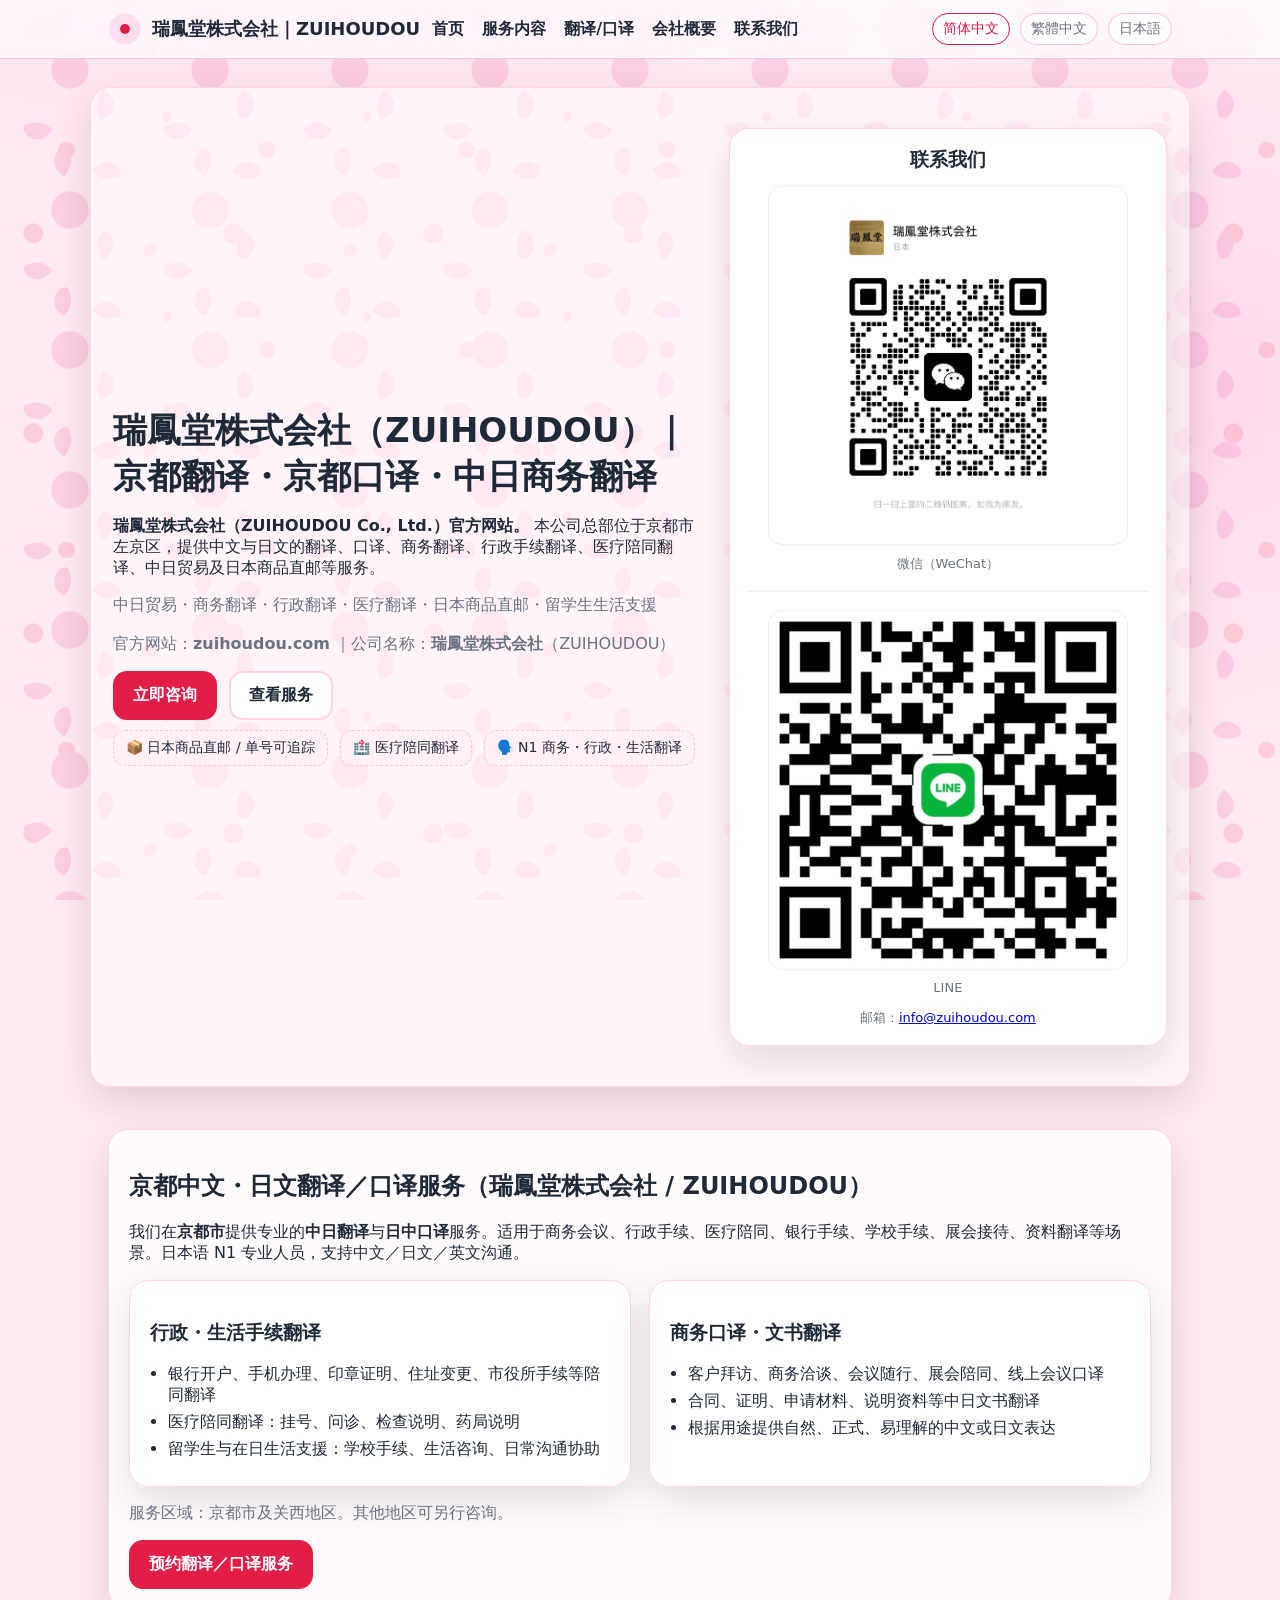
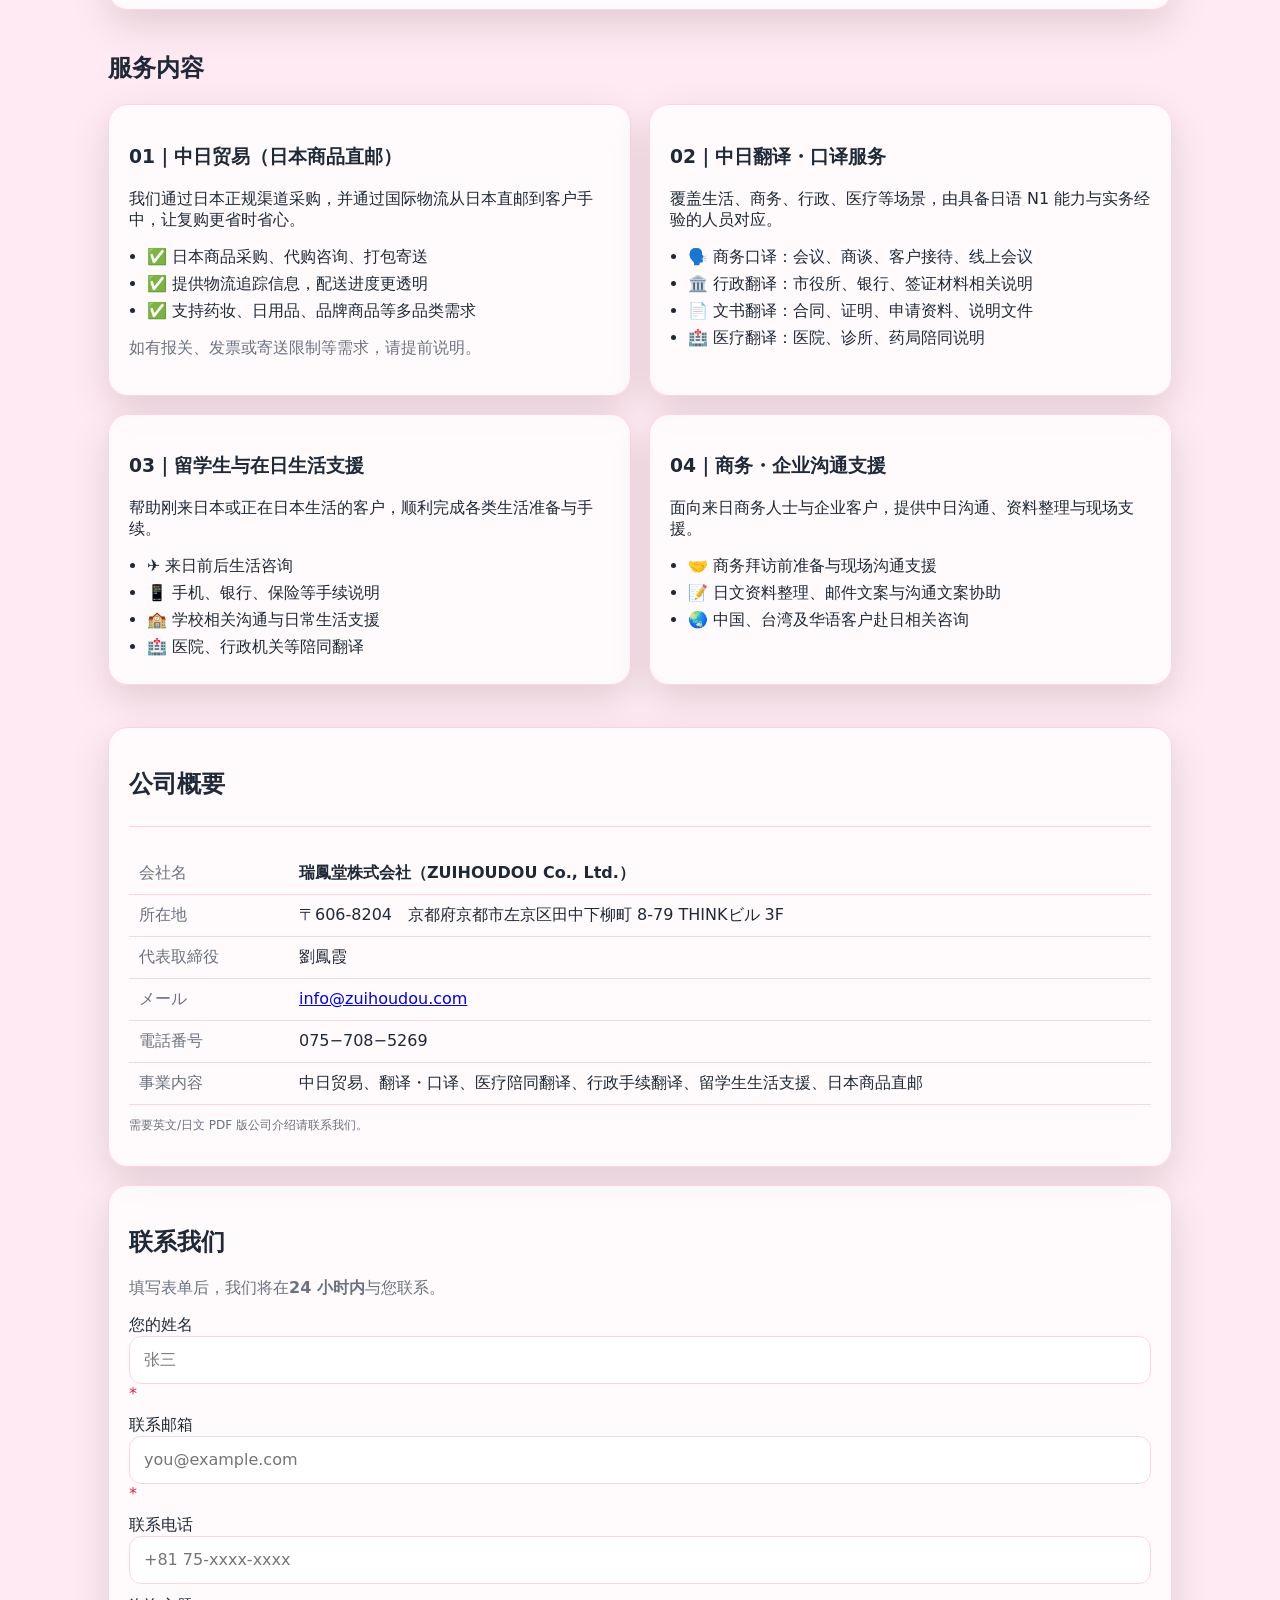
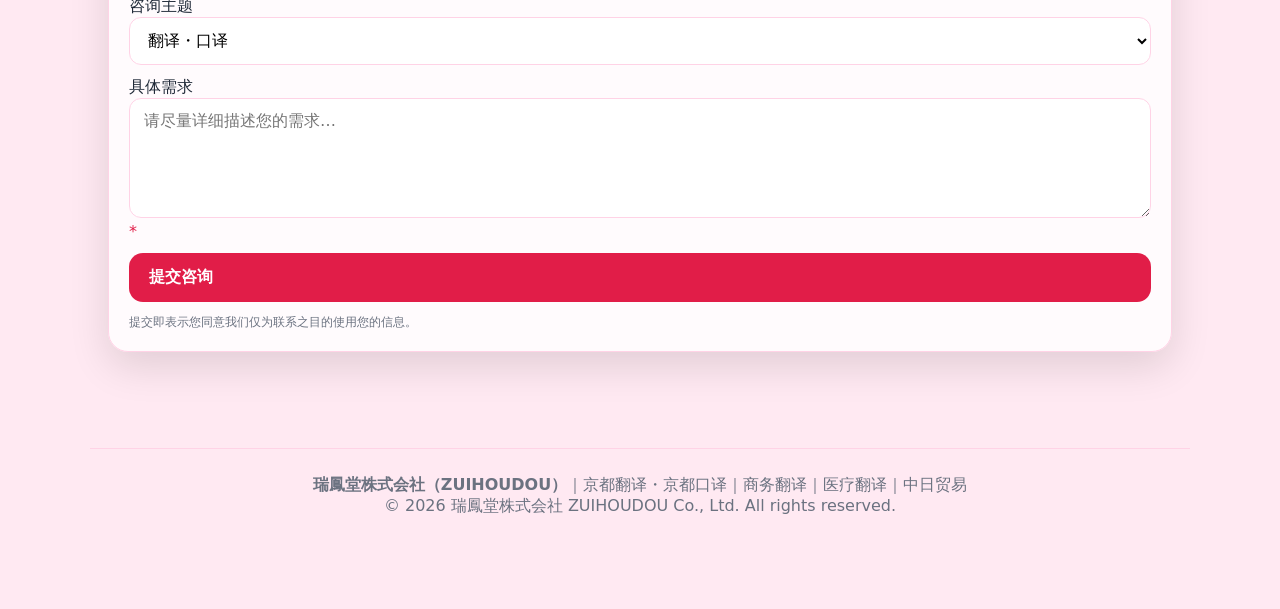
==== index.html @ 812296ed "Update index.html" ====
<!doctype html>
<html lang="zh-CN">
<head>
  <meta charset="utf-8" />
  <link rel="canonical" href="https://zuihoudou.com/">
  <meta name="viewport" content="width=device-width, initial-scale=1" />

  <!-- ✅ 关键：明确允许收录 -->
  <meta name="robots" content="index,follow" />

  <title>京都翻译・口译｜商务翻译・医疗翻译・行政翻译｜瑞鳳堂株式会社 ZUIHOUDOU</title>
  <meta name="description" content="瑞鳳堂株式会社（ZUIHOUDOU）位于日本京都市左京区，提供中日翻译、日中口译、商务翻译、行政手续翻译、医疗陪同翻译、生活手续支援、中日贸易与日本商品直邮服务。日本语N1专业人员，面向中国、台湾及华语客户提供安心支援。" />
  <meta name="keywords" content="瑞鳳堂株式会社,ZUIHOUDOU,京都翻译,京都口译,京都中文翻译,京都日语翻译,中日翻译,日中翻译,商务翻译,行政翻译,医疗翻译,陪同翻译,京都医疗翻译,京都商务翻译,日本商品直邮,日本代购,留学生生活支援">

  <!-- ✅ 多语言互链 -->
  <link rel="alternate" href="https://zuihoudou.com/" hreflang="zh-CN">
  <link rel="alternate" href="https://zuihoudou.com/tw.html" hreflang="zh-Hant">
  <link rel="alternate" href="https://zuihoudou.com/jp.html" hreflang="ja">
  <link rel="alternate" href="https://zuihoudou.com/" hreflang="x-default">

  <!-- ✅ 分享卡片 -->
  <meta property="og:type" content="website">
  <meta property="og:title" content="京都翻译・口译｜商务・行政・医疗翻译｜瑞鳳堂株式会社">
  <meta property="og:description" content="瑞鳳堂株式会社（ZUIHOUDOU）｜中日翻译、日中口译、商务翻译、行政手续翻译、医疗陪同翻译、日本商品直邮。">
  <meta property="og:url" content="https://zuihoudou.com/">
  <meta property="og:image" content="https://zuihoudou.com/images/og-cover.jpg">
  <meta name="twitter:card" content="summary_large_image">
  <meta name="twitter:title" content="京都翻译・口译｜瑞鳳堂株式会社 ZUIHOUDOU">
  <meta name="twitter:description" content="中日翻译、日中口译、商务翻译、行政手续翻译、医疗陪同翻译、日本商品直邮。">
  <meta name="twitter:image" content="https://zuihoudou.com/images/og-cover.jpg">

  <!-- ✅ 结构化数据（更标准、更强关联） -->
  <script type="application/ld+json">
  {
    "@context":"https://schema.org",
    "@graph":[
      {
        "@type":"Organization",
        "@id":"https://zuihoudou.com/#org",
        "name":"瑞鳳堂株式会社",
        "alternateName":["ZUIHOUDOU","ZUIHOUDOU Co., Ltd.","瑞鳳堂"],
        "url":"https://zuihoudou.com/",
        "logo":"https://zuihoudou.com/images/logo.png",
        "email":"info@zuihoudou.com",
        "sameAs":[]
      },
      {
        "@type":"WebSite",
        "@id":"https://zuihoudou.com/#website",
        "url":"https://zuihoudou.com/",
        "name":"瑞鳳堂株式会社 ZUIHOUDOU",
        "publisher":{"@id":"https://zuihoudou.com/#org"},
        "inLanguage":"zh-CN"
      },
      {
        "@type":"ProfessionalService",
        "@id":"https://zuihoudou.com/#service",
        "name":"瑞鳳堂株式会社｜京都翻译・京都口译服务",
        "url":"https://zuihoudou.com/",
        "image":"https://zuihoudou.com/images/og-cover.jpg",
        "provider":{"@id":"https://zuihoudou.com/#org"},
        "areaServed":[{"@type":"AdministrativeArea","name":"京都市"},{"@type":"AdministrativeArea","name":"京都府"},{"@type":"AdministrativeArea","name":"関西"}],
        "knowsLanguage":["zh-CN","ja","en"],
        "address":{
          "@type":"PostalAddress",
          "streetAddress":"田中下柳町 8-79 THINKビル 3F",
          "addressLocality":"京都市左京区",
          "addressRegion":"京都府",
          "postalCode":"606-8204",
          "addressCountry":"JP"
        },
        "contactPoint":[
          {
            "@type":"ContactPoint",
            "contactType":"customer support",
            "email":"info@zuihoudou.com",
            "availableLanguage":["zh-CN","ja","en"]
          }
        ],
        "description":"瑞鳳堂株式会社（ZUIHOUDOU）在京都提供中日翻译与口译服务：银行开户、印章/市役所手续、医院就诊、企业商务谈判、展会接待、医疗陪同、行政手续、合同与各类文书翻译等。"
      },
      {
        "@type":"FAQPage",
        "@id":"https://zuihoudou.com/#faq",
        "mainEntity":[
          {
            "@type":"Question",
            "name":"可以提供哪些京都翻译/口译场景？",
            "acceptedAnswer":{
              "@type":"Answer",
              "text":"银行开户、印章办理、市役所手续、医院就诊、企业商务谈判、医疗翻译、行政翻译、展会接待等（中文/日文/英文）。"
            }
          },
          {
            "@type":"Question",
            "name":"是否支持紧急预约？",
            "acceptedAnswer":{
              "@type":"Answer",
              "text":"可加急安排，请通过页面的微信二维码或联系表单留言，我们将尽快回复。"
            }
          }
        ]
      }
    ]
  }
  </script>

  <!-- 你原有的图标与样式，原样保留 -->
  <link rel="icon" href="data:image/svg+xml,%3Csvg xmlns='http://www.w3.org/2000/svg' viewBox='0 0 64 64'%3E%3Ccircle cx='32' cy='32' r='30' fill='%23f472b6'/%3E%3C/svg%3E">

  <style>
    :root{
      --bg:#ffe9f2; --bg-2:#ffd6e7; --card:#ffffffcc;
      --ink:#1f2937; --muted:#6b7280; --brand:#e11d48; --line:#ffc2da;
      --shadow:0 14px 40px rgba(0,0,0,.12); --radius:20px; --tap:48px;
    }
    *{box-sizing:border-box}
    html,body{margin:0;padding:0;color:var(--ink);
      font-family:system-ui,-apple-system,Segoe UI,Roboto,Helvetica,Arial,"Noto Sans SC","PingFang SC","Hiragino Sans GB",sans-serif;}
    html{scroll-behavior:smooth}
    body{
      min-height:100vh; overflow-x:hidden;
      background: radial-gradient(1200px 800px at 20% -10%, var(--bg-2), transparent 70%),
                  radial-gradient(900px 600px at 90% 10%, #ffd9ec, transparent 60%),
                  radial-gradient(1200px 800px at 50% 120%, #ffe0ef, transparent 60%),
                  var(--bg);
    }
    .sakura-wall{
      position:fixed; inset:0; z-index:-2; pointer-events:none; opacity:.22;
      background-image:
        url('data:image/svg+xml;utf8,<?xml version="1.0" ?><svg xmlns="http://www.w3.org/2000/svg" width="120" height="120" viewBox="0 0 120 120"><g fill="%23f472b6"><path d="M60 12c4 10-5 19-5 19s-11-6-8-16 13-12 13-3z"/><path d="M98 32c-10 4-19-5-19-5s6-11 16-8 12 13 3 13z"/><path d="M84 96c-4-10 5-19 5-19s11 6 8 16-13 12-13 3z"/><path d="M26 106c10-4 19 5 19 5s-6 11-16 8-12-13-3-13z"/><circle cx="60" cy="60" r="16"/></g></svg>'),
        url('data:image/svg+xml;utf8,<?xml version="1.0" ?><svg xmlns="http://www.w3.org/2000/svg" width="140" height="140" viewBox="0 0 120 120"><g fill="%23fb7185"><circle cx="20" cy="20" r="6"/><circle cx="90" cy="30" r="4"/><circle cx="40" cy="90" r="5"/><circle cx="100" cy="70" r="3"/></g></svg>');
      background-size: 140px 140px, 200px 200px;
    }
    .petal{ position:fixed; top:-10vh; left:0; width:14px; height:14px; z-index:-1; pointer-events:none;
      background: radial-gradient(circle at 40% 40%, #fff 25%, #ffc1d8 26% 60%, #f472b6 61%);
      border-radius:60% 40% 60% 40%;
      animation: fall linear, sway ease-in-out infinite; opacity:.9;
    }
    @keyframes fall{ to{ transform: translateY(120vh) rotate(360deg); } }
    @keyframes sway{ 0%,100%{ margin-left:0 } 50%{ margin-left:40px } }

    header{
      position:sticky;top:0;z-index:50;background:rgba(255,255,255,.7);
      backdrop-filter:saturate(160%) blur(12px);border-bottom:1px solid var(--line)
    }
    .nav{max-width:1100px;margin:0 auto;padding:12px 18px;display:flex;align-items:center;gap:12px}
    .brand{display:flex;align-items:center;gap:10px;font-weight:900}
    .brand .logo{width:34px;height:34px}
    .brand .title{font-size:18px}
    nav ul{list-style:none;margin:0;padding:0;display:flex;gap:18px;flex-wrap:wrap}
    nav a{color:var(--ink);text-decoration:none;font-weight:800}
    nav a:hover{color:var(--brand)}
    .lang{margin-left:auto;display:flex;gap:10px}
    .lang a{font-size:14px;color:var(--muted);text-decoration:none;padding:6px 10px;border:1px solid var(--line);border-radius:999px;background:rgba(255,255,255,.7)}
    .lang a.active,.lang a:hover{border-color:var(--brand);color:var(--brand)}
    .hamburger{ display:none;background:#fff;border:1px solid var(--line);
      border-radius:12px;padding:10px 12px;min-height:var(--tap);
      font-weight:800;cursor:pointer; }
    @media (max-width: 768px){
      .hamburger{ display:inline-flex; align-items:center; }
      header nav ul{ display:none; position:absolute; top:56px; left:0; right:0;
        background:#fff; border-bottom:1px solid var(--line); padding:12px 18px;
        gap:14px; flex-direction:column; }
      body.menu-open header nav ul{ display:flex; }
    }

    .hero{ max-width:1100px;margin:28px auto 0;padding:40px 22px;border-radius:var(--radius);
      background:rgba(255,255,255,.55); box-shadow:var(--shadow); border:1px solid #ffd3e6; }
    .hero-grid{display:grid;grid-template-columns:1.35fr 1fr;align-items:center;gap:24px}
    h1{font-size:34px;margin:0 0 12px}
    .subtitle{color:var(--muted);margin:0 0 18px}
    .cta{display:flex;gap:12px;flex-wrap:wrap}
    .btn{display:inline-flex;align-items:center;gap:8px;padding:12px 18px;border-radius:14px;font-weight:900;border:2px solid transparent;text-decoration:none;cursor:pointer;min-height:var(--tap);font-size:16px}
    .btn-primary{background:var(--brand);color:#fff}
    .btn-primary:hover{filter:brightness(1.05)}
    .btn-ghost{background:#fff;border-color:#ffd3e6;color:var(--ink)}
    .btn-ghost:hover{border-color:var(--brand);color:var(--brand)}
    .kpis{display:flex;gap:12px;flex-wrap:wrap;margin-top:10px}
    .kpi{background:#fff0f6;border:1px dashed #ffc2da;border-radius:12px;padding:8px 12px;font-size:14px}

    .section{max-width:1100px;margin:42px auto;padding:0 18px}
    .cards{display:grid;grid-template-columns:repeat(12,1fr);gap:18px}
    .card{grid-column:span 12;background:var(--card);border:1px solid #ffd3e6;border-radius:var(--radius);box-shadow:var(--shadow);padding:20px}
    @media(min-width:720px){ .card.span6{grid-column:span 6} .card.span12{grid-column:span 12}}
    .muted{color:var(--muted)}
    .list{margin:10px 0 0;padding-left:18px}
    .list li{margin:6px 0}

    .grid-2{display:grid;grid-template-columns:1fr;gap:18px}
    @media(min-width:860px){.grid-2{grid-template-columns:1fr 1fr}}
    .about table{width:100%;border-collapse:collapse}
    .about td{padding:10px;border-bottom:1px solid #ffd3e6;vertical-align:top}
    .about td:first-child{color:var(--muted);width:160px}
    form{display:grid;gap:12px}
    input,textarea,select{width:100%;padding:12px 14px;border:1px solid #ffd3e6;border-radius:12px;background:#fff;font:inherit;min-height:var(--tap);font-size:16px}
    textarea{min-height:120px;resize:vertical}
    .required:after{content:" *";color:var(--brand)}
    .help{font-size:12px;color:var(--muted)}
    .hr{height:1px;background:#ffd3e6;margin:26px 0}
    .footer{padding:28px 0 40px;text-align:center;color:var(--muted)}

    .qr-card{background:#fff;border:1px solid #ffd3e6;border-radius:20px;box-shadow:0 14px 40px rgba(0,0,0,.12);padding:18px;display:flex;flex-direction:column;align-items:center}
    .qr-card img{width:100%;max-width:360px;aspect-ratio:1/1;object-fit:contain;border-radius:14px;border:1px solid #eee;cursor:zoom-in;background:#fff}
    .qr-note{margin:10px 0 0;font-size:13px;color:#6b7280;text-align:center}
    .qr-modal{position:fixed;inset:0;display:none;align-items:center;justify-content:center;background:rgba(0,0,0,.6);z-index:1000;padding:20px}
    .qr-modal.open{display:flex}
    .qr-modal img{width:min(90vw,560px);height:auto;border-radius:12px;background:#fff;box-shadow:0 20px 60px rgba(0,0,0,.35)}
    .qr-close{position:absolute;top:16px;right:16px;background:#fff;border:none;border-radius:999px;padding:8px 12px;font-weight:700;cursor:pointer}

    @media (max-width: 768px){
      .hero{padding:28px 16px}
      .hero-grid{grid-template-columns:1fr;gap:16px}
      .kpis{gap:8px}
      .qr-card img{max-width:320px}
    }
    @media (max-width: 560px){
      h1{font-size:24px;line-height:1.35}
      .subtitle{font-size:14px}
      .card{padding:16px;box-shadow:0 10px 26px rgba(0,0,0,.10)}
      .section{margin:28px auto}
      .qr-card{padding:14px}
      .qr-card img{max-width:280px}
      .lang a{padding:6px 8px}
      .sakura-wall{opacity:.18}
    }
    @media (max-width: 390px){
      .nav{padding:10px 12px}
      .brand .title{font-size:16px}
      .btn{padding:10px 14px}
    }
  </style>
</head>
<body>
  <div class="sakura-wall"></div>

  <header>
    <div class="nav">
      <div class="brand">
        <svg class="logo" viewBox="0 0 48 48" aria-hidden="true">
          <circle cx="24" cy="24" r="22" fill="#f472b6" opacity=".18"/>
          <circle cx="24" cy="24" r="7" fill="#e11d48"/>
        </svg>
        <div class="title">瑞鳳堂株式会社｜ZUIHOUDOU</div>
      </div>
      <button class="hamburger" id="menu-toggle" aria-label="展开菜单">☰ 菜单</button>
      <nav>
        <ul>
          <li><a href="#home">首页</a></li>
          <li><a href="#services">服务内容</a></li>
          <li><a href="#kyoto-translate">翻译/口译</a></li>
          <li><a href="#about">会社概要</a></li>
          <li><a href="#contact">联系我们</a></li>
        </ul>
      </nav>
      <div class="lang">
        <a class="active" href="index.html">简体中文</a>
        <a href="tw.html">繁體中文</a>
        <a href="jp.html">日本語</a>
      </div>
    </div>
  </header>

  <main id="home" class="hero">
    <div class="hero-grid">
      <div>
        <!-- ✅ 关键：h1 更强品牌词（可见文字） -->
        <h1>瑞鳳堂株式会社（ZUIHOUDOU）｜京都翻译・京都口译・中日商务翻译</h1>
        <p>
        <strong>瑞鳳堂株式会社（ZUIHOUDOU Co., Ltd.）官方网站。</strong>
       本公司总部位于京都市左京区，提供中文与日文的翻译、口译、商务翻译、行政手续翻译、医疗陪同翻译、中日贸易及日本商品直邮等服务。
      </p>

        <p class="subtitle">中日贸易・商务翻译・行政翻译・医疗翻译・日本商品直邮・留学生生活支援</p>

        <!-- ✅ 关键：再补一行“公司名 + 官网”可见文字 -->
        <p class="muted" style="margin:0 0 16px">
          官方网站：<strong>zuihoudou.com</strong> ｜公司名称：<strong>瑞鳳堂株式会社</strong>（ZUIHOUDOU）
        </p>

        <div class="cta">
          <a href="#contact" class="btn btn-primary">立即咨询</a>
          <a href="#services" class="btn btn-ghost">查看服务</a>
        </div>
        <div class="kpis">
          <div class="kpi">📦 日本商品直邮 / 单号可追踪</div>
          <div class="kpi">🏥 医疗陪同翻译</div>
          <div class="kpi">🗣️ N1 商务・行政・生活翻译</div>
        </div>
      </div>
      <div>
        <div class="qr-card">
          <h3 style="margin:0 0 12px">联系我们</h3>

          <img src="wechat.jpg" alt="微信二维码｜瑞鳳堂株式会社 ZUIHOUDOU" loading="lazy" class="qr-zoom" data-qr-src="wechat.jpg" data-qr-alt="微信二维码大图">
          <p class="qr-note">微信（WeChat）</p>

          <hr style="width:100%;margin:18px 0;border:none;border-top:1px solid #eee;">

          <img src="line.jpg" alt="LINE二维码｜瑞鳳堂株式会社 ZUIHOUDOU" loading="lazy" class="qr-zoom" data-qr-src="line.jpg" data-qr-alt="LINE二维码大图">
          <p class="qr-note">LINE</p>

          <p class="qr-note" style="margin-top:14px">邮箱：<a href="mailto:info@zuihoudou.com">info@zuihoudou.com</a></p>
        </div>
        <div class="qr-modal" id="qr-modal" aria-hidden="true">
          <button class="qr-close" id="qr-close" aria-label="关闭">关闭</button>
          <img id="qr-modal-img" src="wechat.jpg" alt="二维码大图">
        </div>
      </div>
    </div>
  </main>

  <section id="kyoto-translate" class="section">
    <div class="card span12">
      <h2>京都中文・日文翻译／口译服务（瑞鳳堂株式会社 / ZUIHOUDOU）</h2>
      <p>我们在<strong>京都市</strong>提供专业的<strong>中日翻译</strong>与<strong>日中口译</strong>服务。适用于商务会议、行政手续、医疗陪同、银行手续、学校手续、展会接待、资料翻译等场景。日本语 N1 专业人员，支持中文／日文／英文沟通。</p>
      <div class="cards">
        <article class="card span6">
          <h3>行政・生活手续翻译</h3>
          <ul class="list">
            <li>银行开户、手机办理、印章证明、住址变更、市役所手续等陪同翻译</li>
            <li>医疗陪同翻译：挂号、问诊、检查说明、药局说明</li>
            <li>留学生与在日生活支援：学校手续、生活咨询、日常沟通协助</li>
          </ul>
        </article>
        <article class="card span6">
          <h3>商务口译・文书翻译</h3>
          <ul class="list">
            <li>客户拜访、商务洽谈、会议随行、展会陪同、线上会议口译</li>
            <li>合同、证明、申请材料、说明资料等中日文书翻译</li>
            <li>根据用途提供自然、正式、易理解的中文或日文表达</li>
          </ul>
        </article>
      </div>
      <p class="muted">服务区域：京都市及关西地区。其他地区可另行咨询。</p>
      <a class="btn btn-primary" href="#contact">预约翻译／口译服务</a>
    </div>
  </section>

  <!-- 服务内容（原样保留） -->
  <section id="services" class="section">
    <h2>服务内容</h2>
    <div class="cards">
      <article class="card span6">
        <h3>01｜中日贸易（日本商品直邮）</h3>
        <p>我们通过日本正规渠道采购，并通过国际物流从日本直邮到客户手中，让复购更省时省心。</p>
        <ul class="list">
          <li>✅ 日本商品采购、代购咨询、打包寄送</li>
          <li>✅ 提供物流追踪信息，配送进度更透明</li>
          <li>✅ 支持药妆、日用品、品牌商品等多品类需求</li>
        </ul>
        <p class="muted">如有报关、发票或寄送限制等需求，请提前说明。</p>
      </article>

      <article class="card span6">
        <h3>02｜中日翻译・口译服务</h3>
        <p>覆盖生活、商务、行政、医疗等场景，由具备日语 N1 能力与实务经验的人员对应。</p>
        <ul class="list">
          <li>🗣️ 商务口译：会议、商谈、客户接待、线上会议</li>
          <li>🏛️ 行政翻译：市役所、银行、签证材料相关说明</li>
          <li>📄 文书翻译：合同、证明、申请资料、说明文件</li>
          <li>🏥 医疗翻译：医院、诊所、药局陪同说明</li>
        </ul>
      </article>

      <article class="card span6">
        <h3>03｜留学生与在日生活支援</h3>
        <p>帮助刚来日本或正在日本生活的客户，顺利完成各类生活准备与手续。</p>
        <ul class="list">
          <li>✈️ 来日前后生活咨询</li>
          <li>📱 手机、银行、保险等手续说明</li>
          <li>🏫 学校相关沟通与日常生活支援</li>
          <li>🏥 医院、行政机关等陪同翻译</li>
        </ul>
      </article>

      <article class="card span6">
        <h3>04｜商务・企业沟通支援</h3>
        <p>面向来日商务人士与企业客户，提供中日沟通、资料整理与现场支援。</p>
        <ul class="list">
          <li>🤝 商务拜访前准备与现场沟通支援</li>
          <li>📝 日文资料整理、邮件文案与沟通文案协助</li>
          <li>🌏 中国、台湾及华语客户赴日相关咨询</li>
        </ul>
      </article>
    </div>
  </section>

  <section class="section grid-2" id="about">
    <div class="card about">
      <h2>公司概要</h2>
      <div class="hr"></div>
      <table>
        <tr><td>会社名</td><td><b>瑞鳳堂株式会社（ZUIHOUDOU Co., Ltd.）</b></td></tr>
        <tr><td>所在地</td><td>〒606-8204　京都府京都市左京区田中下柳町 8-79 THINKビル 3F</td></tr>
        <tr><td>代表取締役</td><td>劉鳳霞</td></tr>
        <tr><td>メール</td><td><a href="mailto:info@zuihoudou.com">info@zuihoudou.com</a></td></tr>
        <tr><td>電話番号</td><td>075−708−5269</td></tr>
        <tr><td>事業内容</td><td>中日贸易、翻译・口译、医疗陪同翻译、行政手续翻译、留学生生活支援、日本商品直邮</td></tr>
      </table>
      <p class="help">需要英文/日文 PDF 版公司介绍请联系我们。</p>
    </div>

    <div class="card" id="contact">
      <h2>联系我们</h2>
      <p class="muted">填写表单后，我们将在<b>24 小时内</b>与您联系。</p>
      <form action="https://formspree.io/f/xanlrlwn" method="POST" id="contact-form" novalidate>
        <input type="text" name="bot-field" style="display:none" tabindex="-1" autocomplete="off">
        <label class="required">您的姓名
          <input type="text" name="name" placeholder="张三" required>
        </label>
        <label class="required">联系邮箱
          <input type="email" name="email" placeholder="you@example.com" required>
        </label>
        <label>联系电话
          <input type="tel" name="phone" placeholder="+81 75-xxxx-xxxx">
        </label>
        <label>咨询主题
          <select name="topic">
            <option value="translation">翻译・口译</option>
            <option value="admin">行政手续翻译</option>
            <option value="medical">医疗陪同翻译</option>
            <option value="trade">中日贸易 / 日本直邮</option>
            <option value="student">留学生与生活支援</option>
            <option value="business">商务・企业沟通支援</option>
            <option value="other">其他</option>
          </select>
        </label>
        <label class="required">具体需求
          <textarea name="message" placeholder="请尽量详细描述您的需求…" required></textarea>
        </label>
        <input type="hidden" name="_subject" value="网站咨询：来自 zuihoudou.com 的新消息">
        <input type="hidden" name="_redirect" value="https://zuihoudou.com/thanks.html">
        <button class="btn btn-primary" type="submit">提交咨询</button>
        <div class="help">提交即表示您同意我们仅为联系之目的使用您的信息。</div>
      </form>
    </div>
  </section>

  <footer class="section footer">
    <div class="hr"></div>

    <!-- ✅ 关键：页脚再出现“公司名 + 业务词”可见文字（很有用） -->
    <div style="margin-bottom:10px">
      <strong>瑞鳳堂株式会社（ZUIHOUDOU）</strong>｜京都翻译・京都口译｜商务翻译｜医疗翻译｜中日贸易

    <div>© <span id="y"></span> 瑞鳳堂株式会社 ZUIHOUDOU Co., Ltd. All rights reserved.</div>
  </footer>

  <script>
    (function(){
      const isSmall = window.matchMedia('(max-width: 560px)').matches;
      const n = isSmall ? 16 : 40;
      for(let i=0;i<n;i++){
        const p = document.createElement('div');
        p.className = 'petal';
        const size = 10 + Math.random()*10;
        p.style.width = size+'px'; p.style.height = size+'px';
        p.style.left = (Math.random()*100)+'vw';
        const dur = 10 + Math.random()*12;
        p.style.animationDuration = dur+'s, '+(4+Math.random()*4)+'s';
        p.style.animationDelay = (Math.random()*-dur)+'s, 0s';
        p.style.opacity = .6 + Math.random()*0.4;
        document.body.appendChild(p);
      }
    })();

    (function(){
      const btn = document.getElementById('menu-toggle');
      if(btn){ btn.addEventListener('click', ()=> document.body.classList.toggle('menu-open')); }
    })();

    (function(){
      const imgs = document.querySelectorAll('.qr-zoom');
      const modal = document.getElementById('qr-modal');
      const modalImg = document.getElementById('qr-modal-img');
      const closeBtn = document.getElementById('qr-close');
      if(!imgs.length || !modal || !modalImg) return;
      imgs.forEach(img=>{
        img.addEventListener('click', ()=>{
          modalImg.src = img.dataset.qrSrc || img.src;
          modalImg.alt = img.dataset.qrAlt || img.alt || '二维码大图';
          modal.classList.add('open');
        });
      });
      if(closeBtn) closeBtn.addEventListener('click', ()=> modal.classList.remove('open'));
      modal.addEventListener('click', e=>{ if(e.target===modal) modal.classList.remove('open'); });
      document.addEventListener('keydown', e=>{ if(e.key==='Escape') modal.classList.remove('open'); });
    })();

    (function(){
      const form = document.getElementById('contact-form');
      if(!form) return;
      form.addEventListener('submit', function(e){
        const required = form.querySelectorAll('[required]');
        let ok = true;
        required.forEach(el=>{
          if(!el.value.trim()){ el.style.borderColor = '#e11d48'; ok=false; }
          else { el.style.borderColor = '#ffd3e6'; }
        });
        if(!ok){ e.preventDefault(); alert('请填写所有必填项（*）。'); }
      });
    })();

    document.getElementById('y').textContent = new Date().getFullYear();
  </script>
</body>
</html>
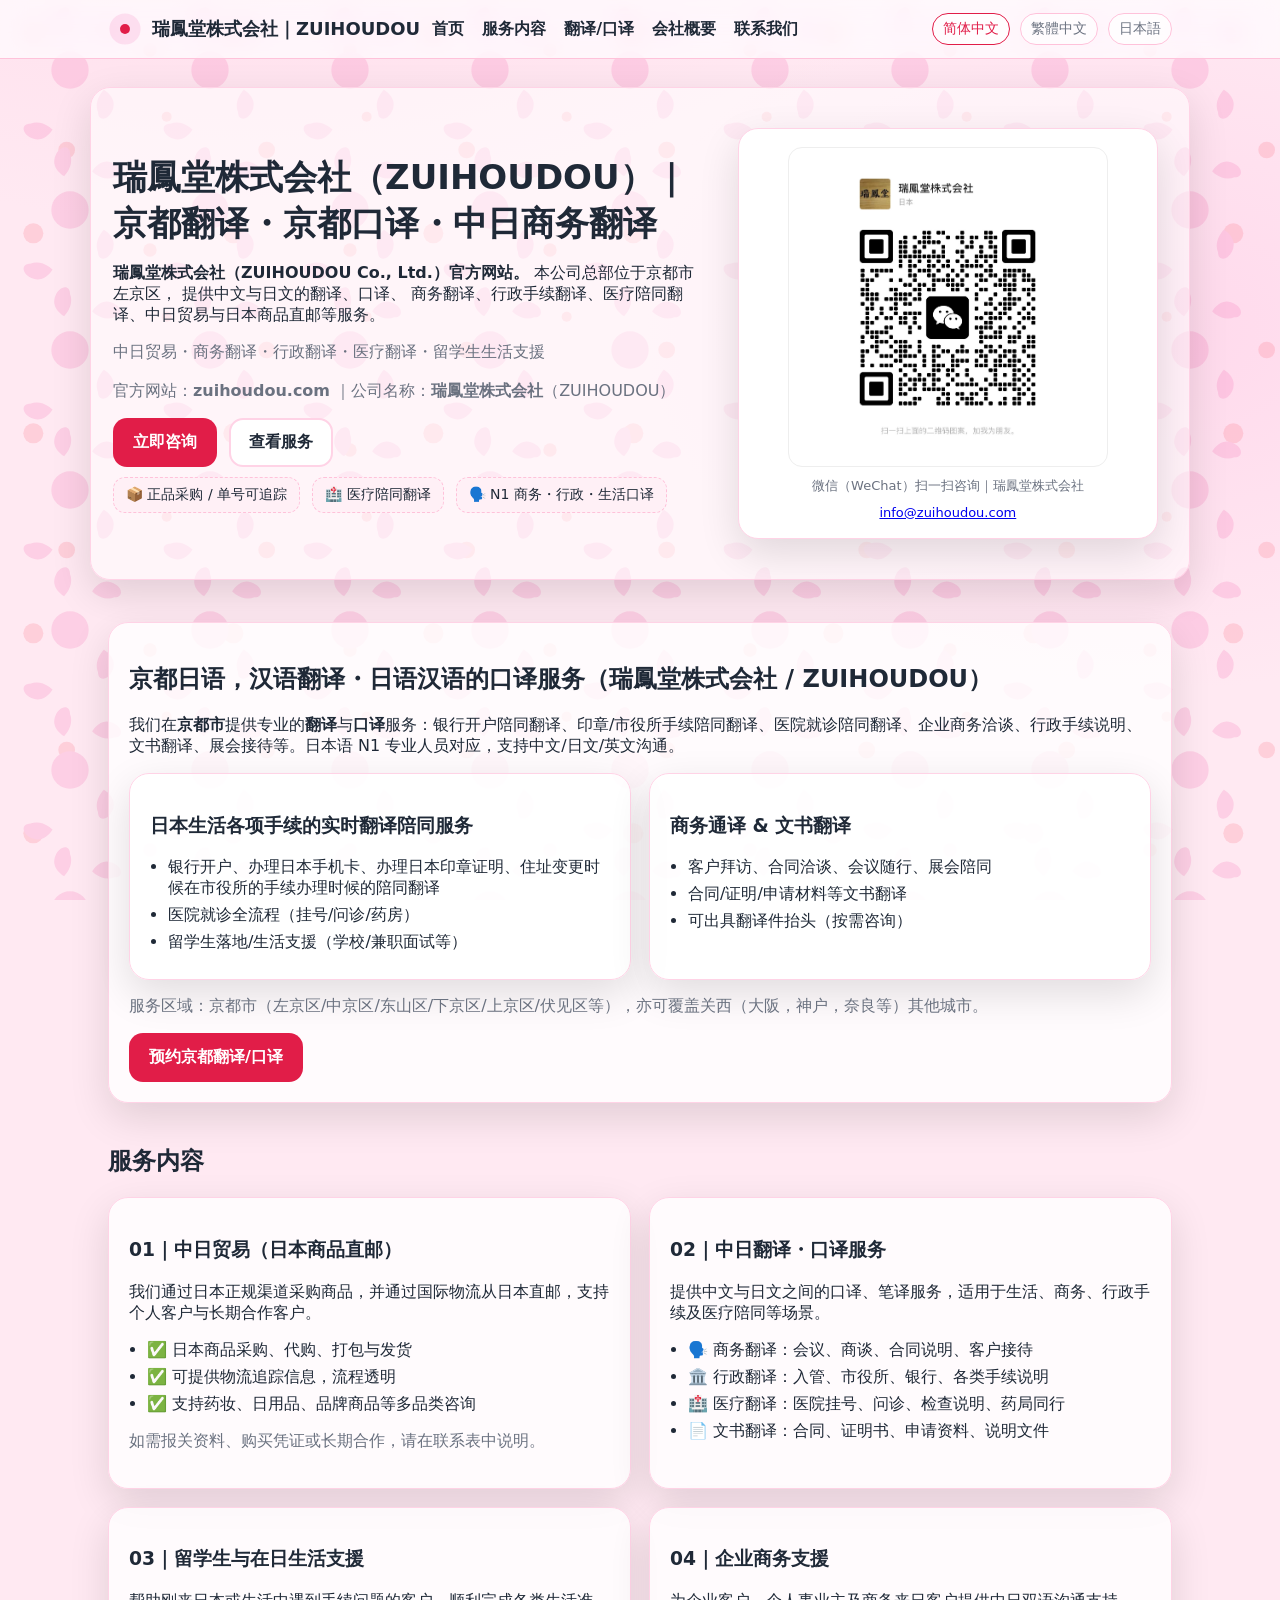
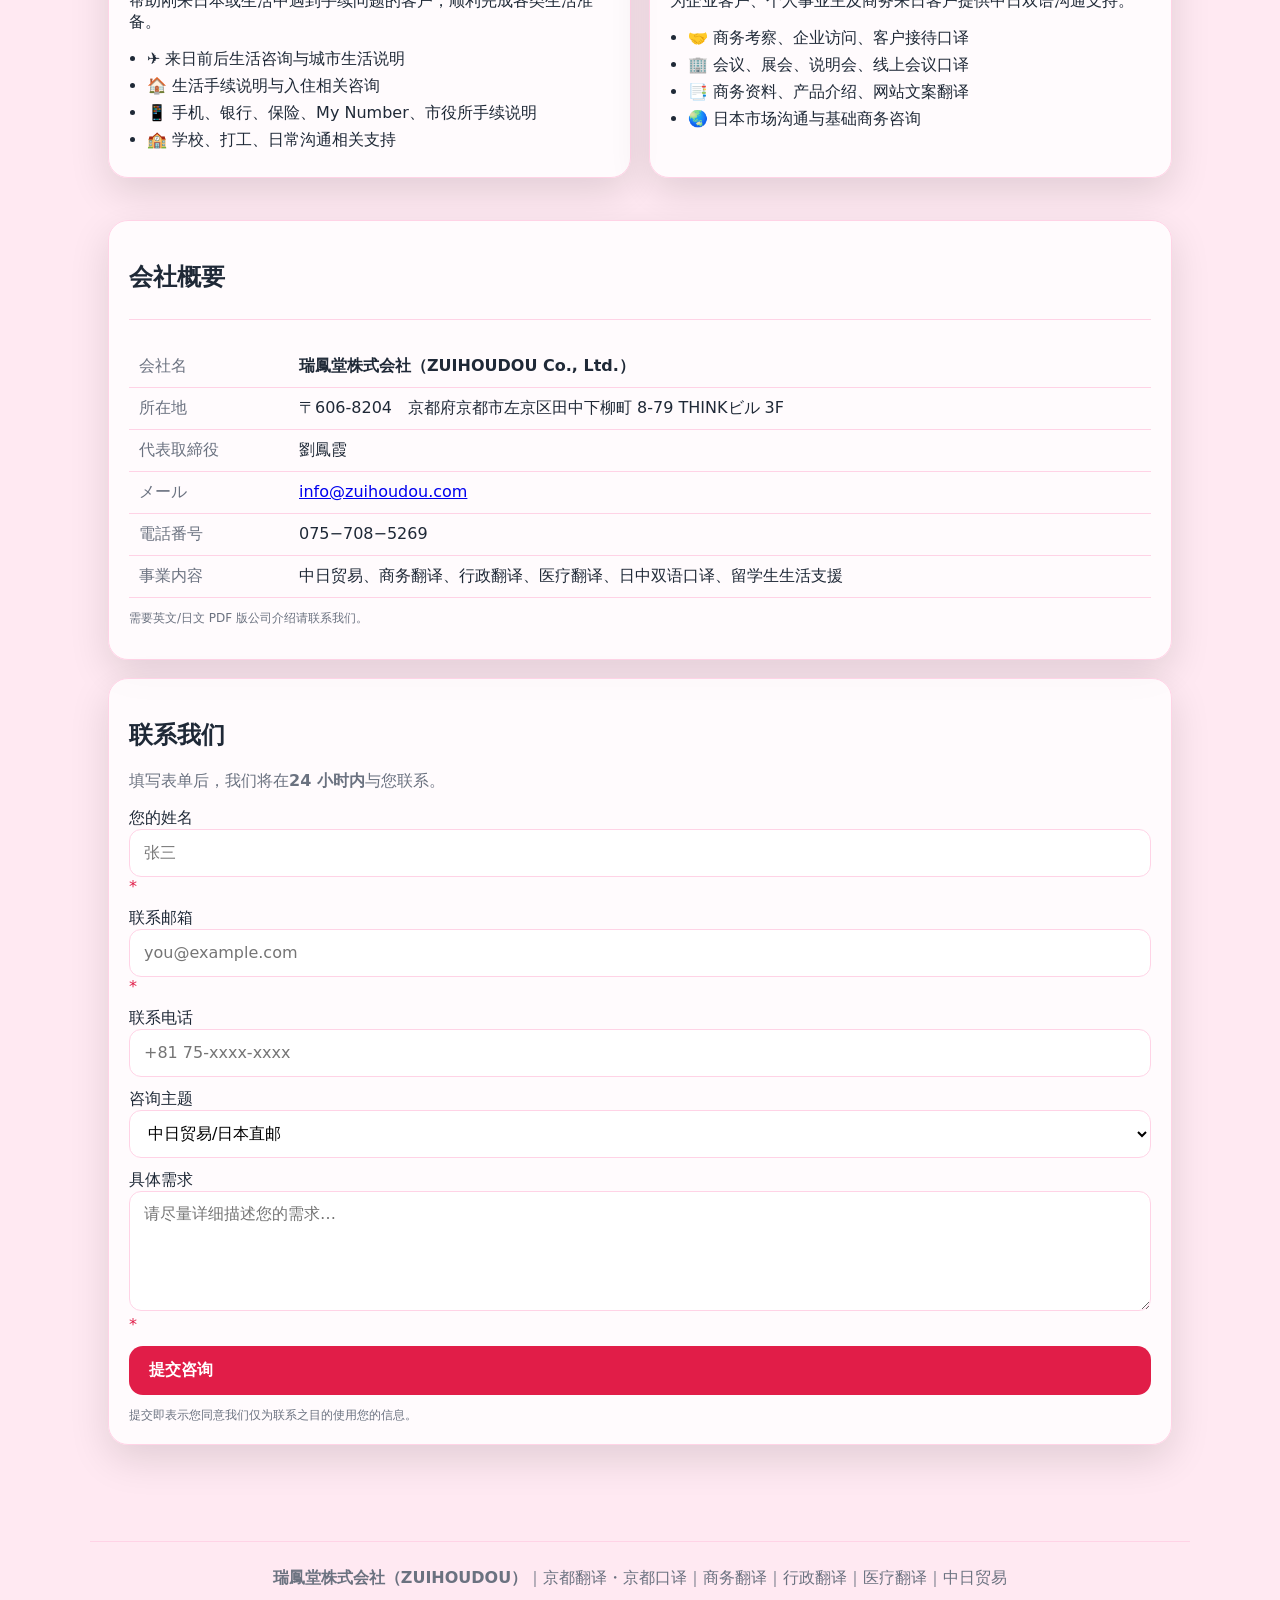
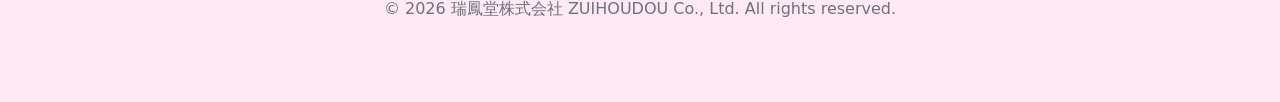
==== commit a7bd491f: "Update index.html" ====
--- a/index.html
+++ b/index.html
@@ -8,25 +8,25 @@
   <!-- ✅ 关键：明确允许收录 -->
   <meta name="robots" content="index,follow" />
 
-  <title>京都翻译・口译｜商务翻译・医疗翻译・行政翻译｜瑞鳳堂株式会社 ZUIHOUDOU</title>
-  <meta name="description" content="瑞鳳堂株式会社（ZUIHOUDOU）位于日本京都市左京区，提供中日翻译、日中口译、商务翻译、行政手续翻译、医疗陪同翻译、生活手续支援、中日贸易与日本商品直邮服务。日本语N1专业人员，面向中国、台湾及华语客户提供安心支援。" />
-  <meta name="keywords" content="瑞鳳堂株式会社,ZUIHOUDOU,京都翻译,京都口译,京都中文翻译,京都日语翻译,中日翻译,日中翻译,商务翻译,行政翻译,医疗翻译,陪同翻译,京都医疗翻译,京都商务翻译,日本商品直邮,日本代购,留学生生活支援">
+  <title>京都翻译・京都口译｜商务翻译・行政翻译・医疗翻译｜瑞鳳堂株式会社 ZUIHOUDOU</title>
+  <meta name="description" content="瑞鳳堂株式会社（ZUIHOUDOU）位于京都市左京区，提供中文与日文之间的翻译、口译、商务翻译、行政手续翻译、医疗陪同翻译、文书翻译、中日贸易与留学生生活支援。日本语N1人员对应，京都及关西地区可咨询。" />
+  <meta name="keywords" content="瑞鳳堂株式会社,ZUIHOUDOU,京都翻译,京都口译,京都中文翻译,京都日语翻译,京都商务翻译,京都行政翻译,京都医疗翻译,日中翻译,中日翻译,中日口译,商务口译,陪同翻译,留学生生活支援,日本直邮">
 
   <!-- ✅ 多语言互链 -->
   <link rel="alternate" href="https://zuihoudou.com/" hreflang="zh-CN">
-  <link rel="alternate" href="https://zuihoudou.com/tw.html" hreflang="zh-Hant">
+  <link rel="alternate" href="https://zuihoudou.com/tw.html" hreflang="zh-TW">
   <link rel="alternate" href="https://zuihoudou.com/jp.html" hreflang="ja">
   <link rel="alternate" href="https://zuihoudou.com/" hreflang="x-default">
 
   <!-- ✅ 分享卡片 -->
   <meta property="og:type" content="website">
-  <meta property="og:title" content="京都翻译・口译｜商务・行政・医疗翻译｜瑞鳳堂株式会社">
-  <meta property="og:description" content="瑞鳳堂株式会社（ZUIHOUDOU）｜中日翻译、日中口译、商务翻译、行政手续翻译、医疗陪同翻译、日本商品直邮。">
+  <meta property="og:title" content="京都翻译・京都口译服务｜瑞鳳堂株式会社 ZUIHOUDOU">
+  <meta property="og:description" content="瑞鳳堂株式会社（ZUIHOUDOU）｜日本语N1专业人员｜银行/印章/医院/政府手续/商务洽谈现场口译｜中日文书翻译｜京都本地快速响应。">
   <meta property="og:url" content="https://zuihoudou.com/">
   <meta property="og:image" content="https://zuihoudou.com/images/og-cover.jpg">
   <meta name="twitter:card" content="summary_large_image">
-  <meta name="twitter:title" content="京都翻译・口译｜瑞鳳堂株式会社 ZUIHOUDOU">
-  <meta name="twitter:description" content="中日翻译、日中口译、商务翻译、行政手续翻译、医疗陪同翻译、日本商品直邮。">
+  <meta name="twitter:title" content="京都翻译・京都口译服务｜瑞鳳堂株式会社 ZUIHOUDOU">
+  <meta name="twitter:description" content="瑞鳳堂株式会社（ZUIHOUDOU）在日本提供中日互译、商务通译、现场陪同、文书翻译。">
   <meta name="twitter:image" content="https://zuihoudou.com/images/og-cover.jpg">
 
   <!-- ✅ 结构化数据（更标准、更强关联） -->
@@ -77,7 +77,7 @@
             "availableLanguage":["zh-CN","ja","en"]
           }
         ],
-        "description":"瑞鳳堂株式会社（ZUIHOUDOU）在京都提供中日翻译与口译服务：银行开户、印章/市役所手续、医院就诊、企业商务谈判、展会接待、医疗陪同、行政手续、合同与各类文书翻译等。"
+        "description":"瑞鳳堂株式会社（ZUIHOUDOU）在京都提供中日翻译与口译服务：银行开户、印章/市役所手续、医院就诊、商务谈判、展会接待、行政手续翻译、医疗陪同翻译、合同与各类文书翻译等。"
       },
       {
         "@type":"FAQPage",
@@ -88,7 +88,7 @@
             "name":"可以提供哪些京都翻译/口译场景？",
             "acceptedAnswer":{
               "@type":"Answer",
-              "text":"银行开户、印章办理、市役所手续、医院就诊、企业商务谈判、医疗翻译、行政翻译、展会接待等（中文/日文/英文）。"
+              "text":"银行开户、印章办理、市役所手续、医院就诊、企业商务谈判、商务翻译、行政翻译、医疗翻译、展会接待等（中文/日文/英文）。"
             }
           },
           {
@@ -200,8 +200,8 @@
     .hr{height:1px;background:#ffd3e6;margin:26px 0}
     .footer{padding:28px 0 40px;text-align:center;color:var(--muted)}
 
-    .qr-card{background:#fff;border:1px solid #ffd3e6;border-radius:20px;box-shadow:0 14px 40px rgba(0,0,0,.12);padding:18px;display:flex;flex-direction:column;align-items:center}
-    .qr-card img{width:100%;max-width:360px;aspect-ratio:1/1;object-fit:contain;border-radius:14px;border:1px solid #eee;cursor:zoom-in;background:#fff}
+    .qr-card{background:#fff;border:1px solid #ffd3e6;border-radius:20px;box-shadow:0 14px 40px rgba(0,0,0,.12);padding:18px;display:flex;flex-direction:column;align-items:center;max-width:420px;margin:0 auto}
+    .qr-card img{width:100%;max-width:320px;aspect-ratio:1/1;object-fit:contain;border-radius:14px;border:1px solid #eee;cursor:zoom-in;background:#fff}
     .qr-note{margin:10px 0 0;font-size:13px;color:#6b7280;text-align:center}
     .qr-modal{position:fixed;inset:0;display:none;align-items:center;justify-content:center;background:rgba(0,0,0,.6);z-index:1000;padding:20px}
     .qr-modal.open{display:flex}
@@ -268,10 +268,12 @@
         <h1>瑞鳳堂株式会社（ZUIHOUDOU）｜京都翻译・京都口译・中日商务翻译</h1>
         <p>
         <strong>瑞鳳堂株式会社（ZUIHOUDOU Co., Ltd.）官方网站。</strong>
-       本公司总部位于京都市左京区，提供中文与日文的翻译、口译、商务翻译、行政手续翻译、医疗陪同翻译、中日贸易及日本商品直邮等服务。
+       本公司总部位于京都市左京区，
+      提供中文与日文的翻译、口译、
+      商务翻译、行政手续翻译、医疗陪同翻译、中日贸易与日本商品直邮等服务。
       </p>
 
-        <p class="subtitle">中日贸易・商务翻译・行政翻译・医疗翻译・日本商品直邮・留学生生活支援</p>
+        <p class="subtitle">中日贸易・商务翻译・行政翻译・医疗翻译・留学生生活支援</p>
 
         <!-- ✅ 关键：再补一行“公司名 + 官网”可见文字 -->
         <p class="muted" style="margin:0 0 16px">
@@ -283,28 +285,20 @@
           <a href="#services" class="btn btn-ghost">查看服务</a>
         </div>
         <div class="kpis">
-          <div class="kpi">📦 日本商品直邮 / 单号可追踪</div>
+          <div class="kpi">📦 正品采购 / 单号可追踪</div>
           <div class="kpi">🏥 医疗陪同翻译</div>
-          <div class="kpi">🗣️ N1 商务・行政・生活翻译</div>
+          <div class="kpi">🗣️ N1 商务・行政・生活口译</div>
         </div>
       </div>
       <div>
         <div class="qr-card">
-          <h3 style="margin:0 0 12px">联系我们</h3>
-
-          <img src="wechat.jpg" alt="微信二维码｜瑞鳳堂株式会社 ZUIHOUDOU" loading="lazy" class="qr-zoom" data-qr-src="wechat.jpg" data-qr-alt="微信二维码大图">
-          <p class="qr-note">微信（WeChat）</p>
-
-          <hr style="width:100%;margin:18px 0;border:none;border-top:1px solid #eee;">
-
-          <img src="line.jpg" alt="LINE二维码｜瑞鳳堂株式会社 ZUIHOUDOU" loading="lazy" class="qr-zoom" data-qr-src="line.jpg" data-qr-alt="LINE二维码大图">
-          <p class="qr-note">LINE</p>
-
-          <p class="qr-note" style="margin-top:14px">邮箱：<a href="mailto:info@zuihoudou.com">info@zuihoudou.com</a></p>
+          <img src="wechat.jpg" alt="汉语与日本语的专业翻译  咨询微信二维码—瑞鳳堂株式会社 ZUIHOUDOU" loading="lazy" id="qr-img">
+          <p class="qr-note">微信（WeChat）扫一扫咨询｜瑞鳳堂株式会社</p>
+          <p class="qr-note"><a href="mailto:info@zuihoudou.com">info@zuihoudou.com</a></p>
         </div>
         <div class="qr-modal" id="qr-modal" aria-hidden="true">
           <button class="qr-close" id="qr-close" aria-label="关闭">关闭</button>
-          <img id="qr-modal-img" src="wechat.jpg" alt="二维码大图">
+          <img src="wechat.jpg" alt="微信二维码大图">
         </div>
       </div>
     </div>
@@ -312,75 +306,76 @@
 
   <section id="kyoto-translate" class="section">
     <div class="card span12">
-      <h2>京都中文・日文翻译／口译服务（瑞鳳堂株式会社 / ZUIHOUDOU）</h2>
-      <p>我们在<strong>京都市</strong>提供专业的<strong>中日翻译</strong>与<strong>日中口译</strong>服务。适用于商务会议、行政手续、医疗陪同、银行手续、学校手续、展会接待、资料翻译等场景。日本语 N1 专业人员，支持中文／日文／英文沟通。</p>
+      <h2>京都日语，汉语翻译・日语汉语的口译服务（瑞鳳堂株式会社 / ZUIHOUDOU）</h2>
+      <p>我们在<strong>京都市</strong>提供专业的<strong>翻译</strong>与<strong>口译</strong>服务：银行开户陪同翻译、印章/市役所手续陪同翻译、医院就诊陪同翻译、企业商务洽谈、行政手续说明、文书翻译、展会接待等。日本语 N1 专业人员对应，支持中文/日文/英文沟通。</p>
       <div class="cards">
         <article class="card span6">
-          <h3>行政・生活手续翻译</h3>
+          <h3>日本生活各项手续的实时翻译陪同服务</h3>
           <ul class="list">
-            <li>银行开户、手机办理、印章证明、住址变更、市役所手续等陪同翻译</li>
-            <li>医疗陪同翻译：挂号、问诊、检查说明、药局说明</li>
-            <li>留学生与在日生活支援：学校手续、生活咨询、日常沟通协助</li>
+            <li>银行开户、办理日本手机卡、办理日本印章证明、住址变更时候在市役所的手续办理时候的陪同翻译</li>
+            <li>医院就诊全流程（挂号/问诊/药房）</li>
+            <li>留学生落地/生活支援（学校/兼职面试等）</li>
           </ul>
         </article>
         <article class="card span6">
-          <h3>商务口译・文书翻译</h3>
+          <h3>商务通译 & 文书翻译</h3>
           <ul class="list">
-            <li>客户拜访、商务洽谈、会议随行、展会陪同、线上会议口译</li>
-            <li>合同、证明、申请材料、说明资料等中日文书翻译</li>
-            <li>根据用途提供自然、正式、易理解的中文或日文表达</li>
+            <li>客户拜访、合同洽谈、会议随行、展会陪同</li>
+            <li>合同/证明/申请材料等文书翻译</li>
+            <li>可出具翻译件抬头（按需咨询）</li>
           </ul>
         </article>
       </div>
-      <p class="muted">服务区域：京都市及关西地区。其他地区可另行咨询。</p>
-      <a class="btn btn-primary" href="#contact">预约翻译／口译服务</a>
+      <p class="muted">服务区域：京都市（左京区/中京区/东山区/下京区/上京区/伏见区等），亦可覆盖关西（大阪，神户，奈良等）其他城市。</p>
+      <a class="btn btn-primary" href="#contact">预约京都翻译/口译</a>
     </div>
   </section>
 
-  <!-- 服务内容（原样保留） -->
+  <!-- 服务内容 -->
   <section id="services" class="section">
     <h2>服务内容</h2>
     <div class="cards">
       <article class="card span6">
         <h3>01｜中日贸易（日本商品直邮）</h3>
-        <p>我们通过日本正规渠道采购，并通过国际物流从日本直邮到客户手中，让复购更省时省心。</p>
+        <p>我们通过日本正规渠道采购商品，并通过国际物流从日本直邮，支持个人客户与长期合作客户。</p>
         <ul class="list">
-          <li>✅ 日本商品采购、代购咨询、打包寄送</li>
-          <li>✅ 提供物流追踪信息，配送进度更透明</li>
-          <li>✅ 支持药妆、日用品、品牌商品等多品类需求</li>
+          <li>✅ 日本商品采购、代购、打包与发货</li>
+          <li>✅ 可提供物流追踪信息，流程透明</li>
+          <li>✅ 支持药妆、日用品、品牌商品等多品类咨询</li>
         </ul>
-        <p class="muted">如有报关、发票或寄送限制等需求，请提前说明。</p>
+        <p class="muted">如需报关资料、购买凭证或长期合作，请在联系表中说明。</p>
       </article>
 
       <article class="card span6">
         <h3>02｜中日翻译・口译服务</h3>
-        <p>覆盖生活、商务、行政、医疗等场景，由具备日语 N1 能力与实务经验的人员对应。</p>
+        <p>提供中文与日文之间的口译、笔译服务，适用于生活、商务、行政手续及医疗陪同等场景。</p>
         <ul class="list">
-          <li>🗣️ 商务口译：会议、商谈、客户接待、线上会议</li>
-          <li>🏛️ 行政翻译：市役所、银行、签证材料相关说明</li>
-          <li>📄 文书翻译：合同、证明、申请资料、说明文件</li>
-          <li>🏥 医疗翻译：医院、诊所、药局陪同说明</li>
+          <li>🗣️ 商务翻译：会议、商谈、合同说明、客户接待</li>
+          <li>🏛️ 行政翻译：入管、市役所、银行、各类手续说明</li>
+          <li>🏥 医疗翻译：医院挂号、问诊、检查说明、药局同行</li>
+          <li>📄 文书翻译：合同、证明书、申请资料、说明文件</li>
         </ul>
       </article>
 
       <article class="card span6">
         <h3>03｜留学生与在日生活支援</h3>
-        <p>帮助刚来日本或正在日本生活的客户，顺利完成各类生活准备与手续。</p>
+        <p>帮助刚来日本或生活中遇到手续问题的客户，顺利完成各类生活准备。</p>
         <ul class="list">
-          <li>✈️ 来日前后生活咨询</li>
-          <li>📱 手机、银行、保险等手续说明</li>
-          <li>🏫 学校相关沟通与日常生活支援</li>
-          <li>🏥 医院、行政机关等陪同翻译</li>
+          <li>✈️ 来日前后生活咨询与城市生活说明</li>
+          <li>🏠 生活手续说明与入住相关咨询</li>
+          <li>📱 手机、银行、保险、My Number、市役所手续说明</li>
+          <li>🏫 学校、打工、日常沟通相关支持</li>
         </ul>
       </article>
 
       <article class="card span6">
-        <h3>04｜商务・企业沟通支援</h3>
-        <p>面向来日商务人士与企业客户，提供中日沟通、资料整理与现场支援。</p>
+        <h3>04｜企业商务支援</h3>
+        <p>为企业客户、个人事业主及商务来日客户提供中日双语沟通支持。</p>
         <ul class="list">
-          <li>🤝 商务拜访前准备与现场沟通支援</li>
-          <li>📝 日文资料整理、邮件文案与沟通文案协助</li>
-          <li>🌏 中国、台湾及华语客户赴日相关咨询</li>
+          <li>🤝 商务考察、企业访问、客户接待口译</li>
+          <li>🏢 会议、展会、说明会、线上会议口译</li>
+          <li>📑 商务资料、产品介绍、网站文案翻译</li>
+          <li>🌏 日本市场沟通与基础商务咨询</li>
         </ul>
       </article>
     </div>
@@ -388,7 +383,7 @@
 
   <section class="section grid-2" id="about">
     <div class="card about">
-      <h2>公司概要</h2>
+      <h2>会社概要</h2>
       <div class="hr"></div>
       <table>
         <tr><td>会社名</td><td><b>瑞鳳堂株式会社（ZUIHOUDOU Co., Ltd.）</b></td></tr>
@@ -396,7 +391,7 @@
         <tr><td>代表取締役</td><td>劉鳳霞</td></tr>
         <tr><td>メール</td><td><a href="mailto:info@zuihoudou.com">info@zuihoudou.com</a></td></tr>
         <tr><td>電話番号</td><td>075−708−5269</td></tr>
-        <tr><td>事業内容</td><td>中日贸易、翻译・口译、医疗陪同翻译、行政手续翻译、留学生生活支援、日本商品直邮</td></tr>
+        <tr><td>事業内容</td><td>中日贸易、商务翻译、行政翻译、医疗翻译、日中双语口译、留学生生活支援</td></tr>
       </table>
       <p class="help">需要英文/日文 PDF 版公司介绍请联系我们。</p>
     </div>
@@ -417,12 +412,12 @@
         </label>
         <label>咨询主题
           <select name="topic">
-            <option value="translation">翻译・口译</option>
+            <option value="trade">中日贸易/日本直邮</option>
+            <option value="business">商务翻译/会议口译</option>
             <option value="admin">行政手续翻译</option>
             <option value="medical">医疗陪同翻译</option>
-            <option value="trade">中日贸易 / 日本直邮</option>
-            <option value="student">留学生与生活支援</option>
-            <option value="business">商务・企业沟通支援</option>
+            <option value="translation">文书翻译/口译</option>
+            <option value="student">留学生生活支援</option>
             <option value="other">其他</option>
           </select>
         </label>
@@ -442,7 +437,8 @@
 
     <!-- ✅ 关键：页脚再出现“公司名 + 业务词”可见文字（很有用） -->
     <div style="margin-bottom:10px">
-      <strong>瑞鳳堂株式会社（ZUIHOUDOU）</strong>｜京都翻译・京都口译｜商务翻译｜医疗翻译｜中日贸易
+      <strong>瑞鳳堂株式会社（ZUIHOUDOU）</strong>｜京都翻译・京都口译｜商务翻译｜行政翻译｜医疗翻译｜中日贸易
+    </div>
 
     <div>© <span id="y"></span> 瑞鳳堂株式会社 ZUIHOUDOU Co., Ltd. All rights reserved.</div>
   </footer>
@@ -471,21 +467,14 @@
     })();
 
     (function(){
-      const imgs = document.querySelectorAll('.qr-zoom');
+      const img = document.getElementById('qr-img');
       const modal = document.getElementById('qr-modal');
-      const modalImg = document.getElementById('qr-modal-img');
       const closeBtn = document.getElementById('qr-close');
-      if(!imgs.length || !modal || !modalImg) return;
-      imgs.forEach(img=>{
-        img.addEventListener('click', ()=>{
-          modalImg.src = img.dataset.qrSrc || img.src;
-          modalImg.alt = img.dataset.qrAlt || img.alt || '二维码大图';
-          modal.classList.add('open');
-        });
-      });
-      if(closeBtn) closeBtn.addEventListener('click', ()=> modal.classList.remove('open'));
-      modal.addEventListener('click', e=>{ if(e.target===modal) modal.classList.remove('open'); });
-      document.addEventListener('keydown', e=>{ if(e.key==='Escape') modal.classList.remove('open'); });
+      if(img && modal){
+        img.addEventListener('click', ()=> modal.classList.add('open'));
+        if(closeBtn) closeBtn.addEventListener('click', ()=> modal.classList.remove('open'));
+        modal.addEventListener('click', e=>{ if(e.target===modal) modal.classList.remove('open'); });
+      }
     })();
 
     (function(){
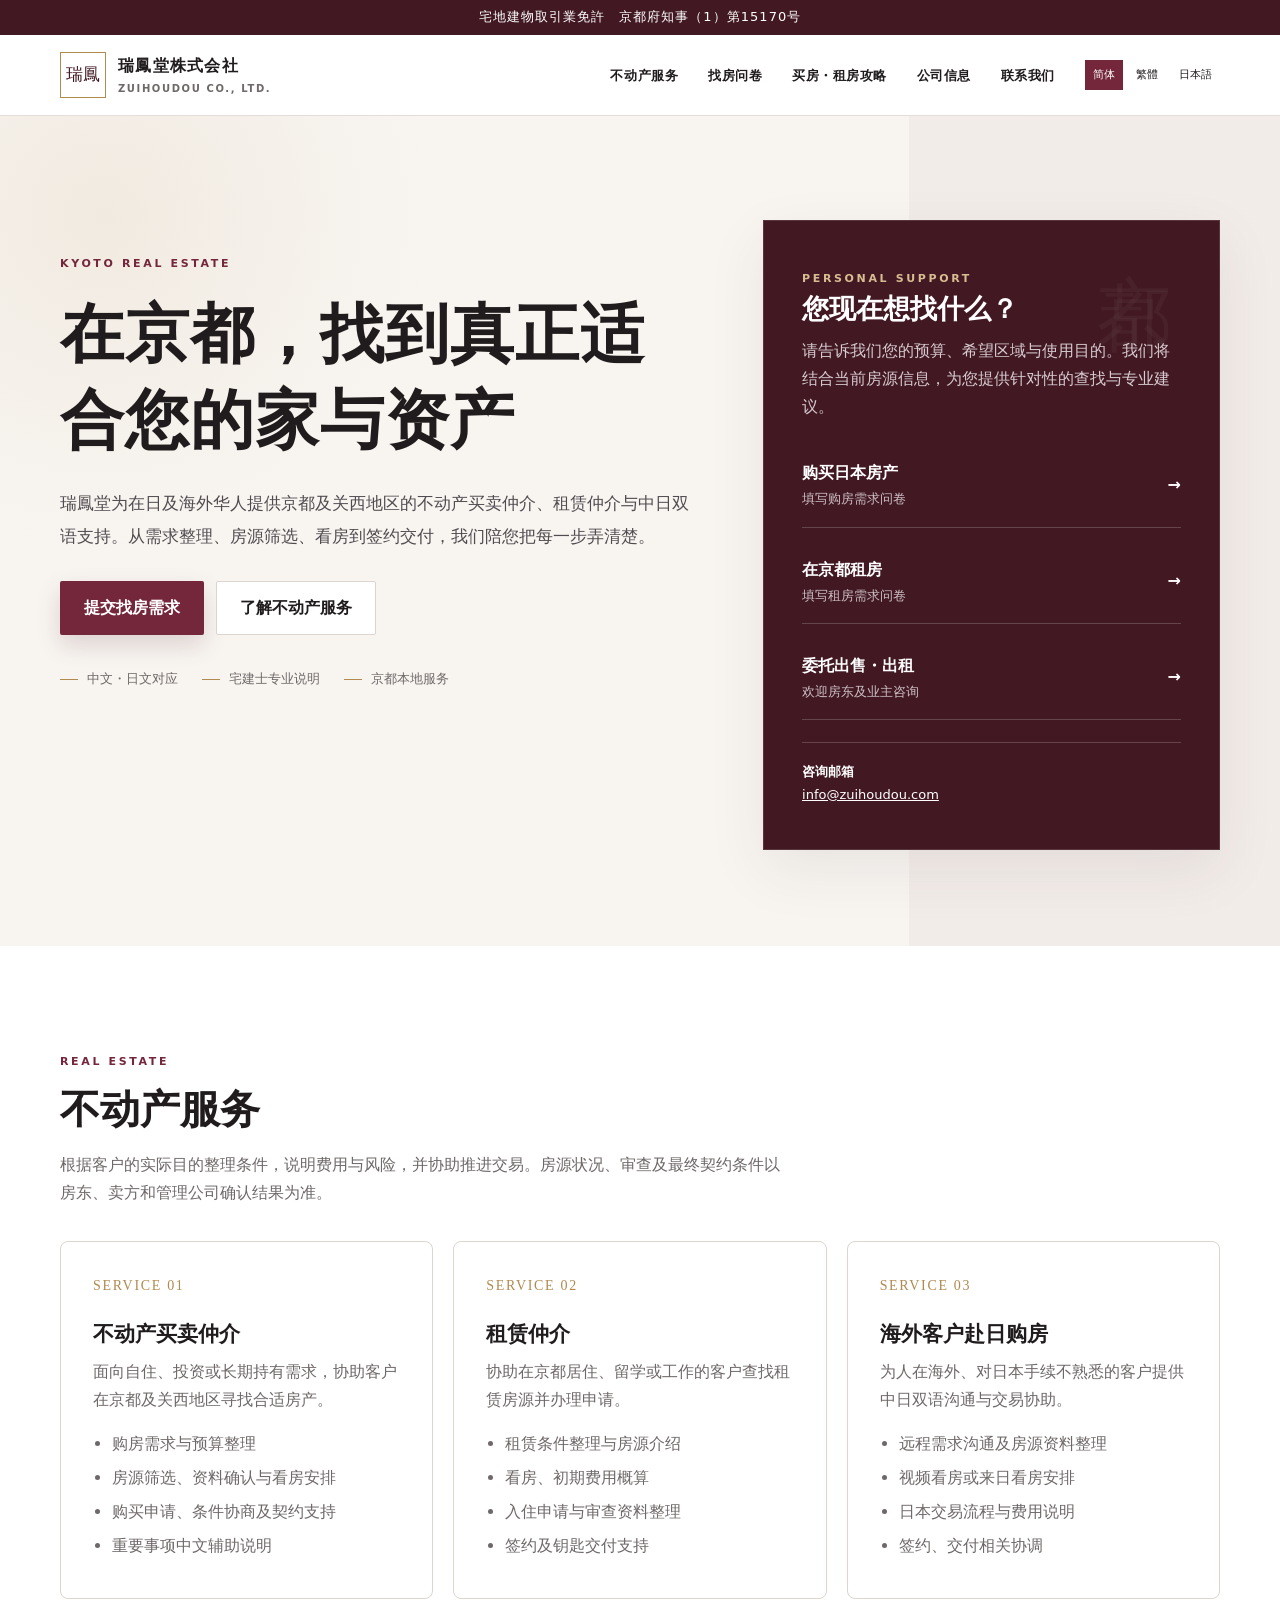
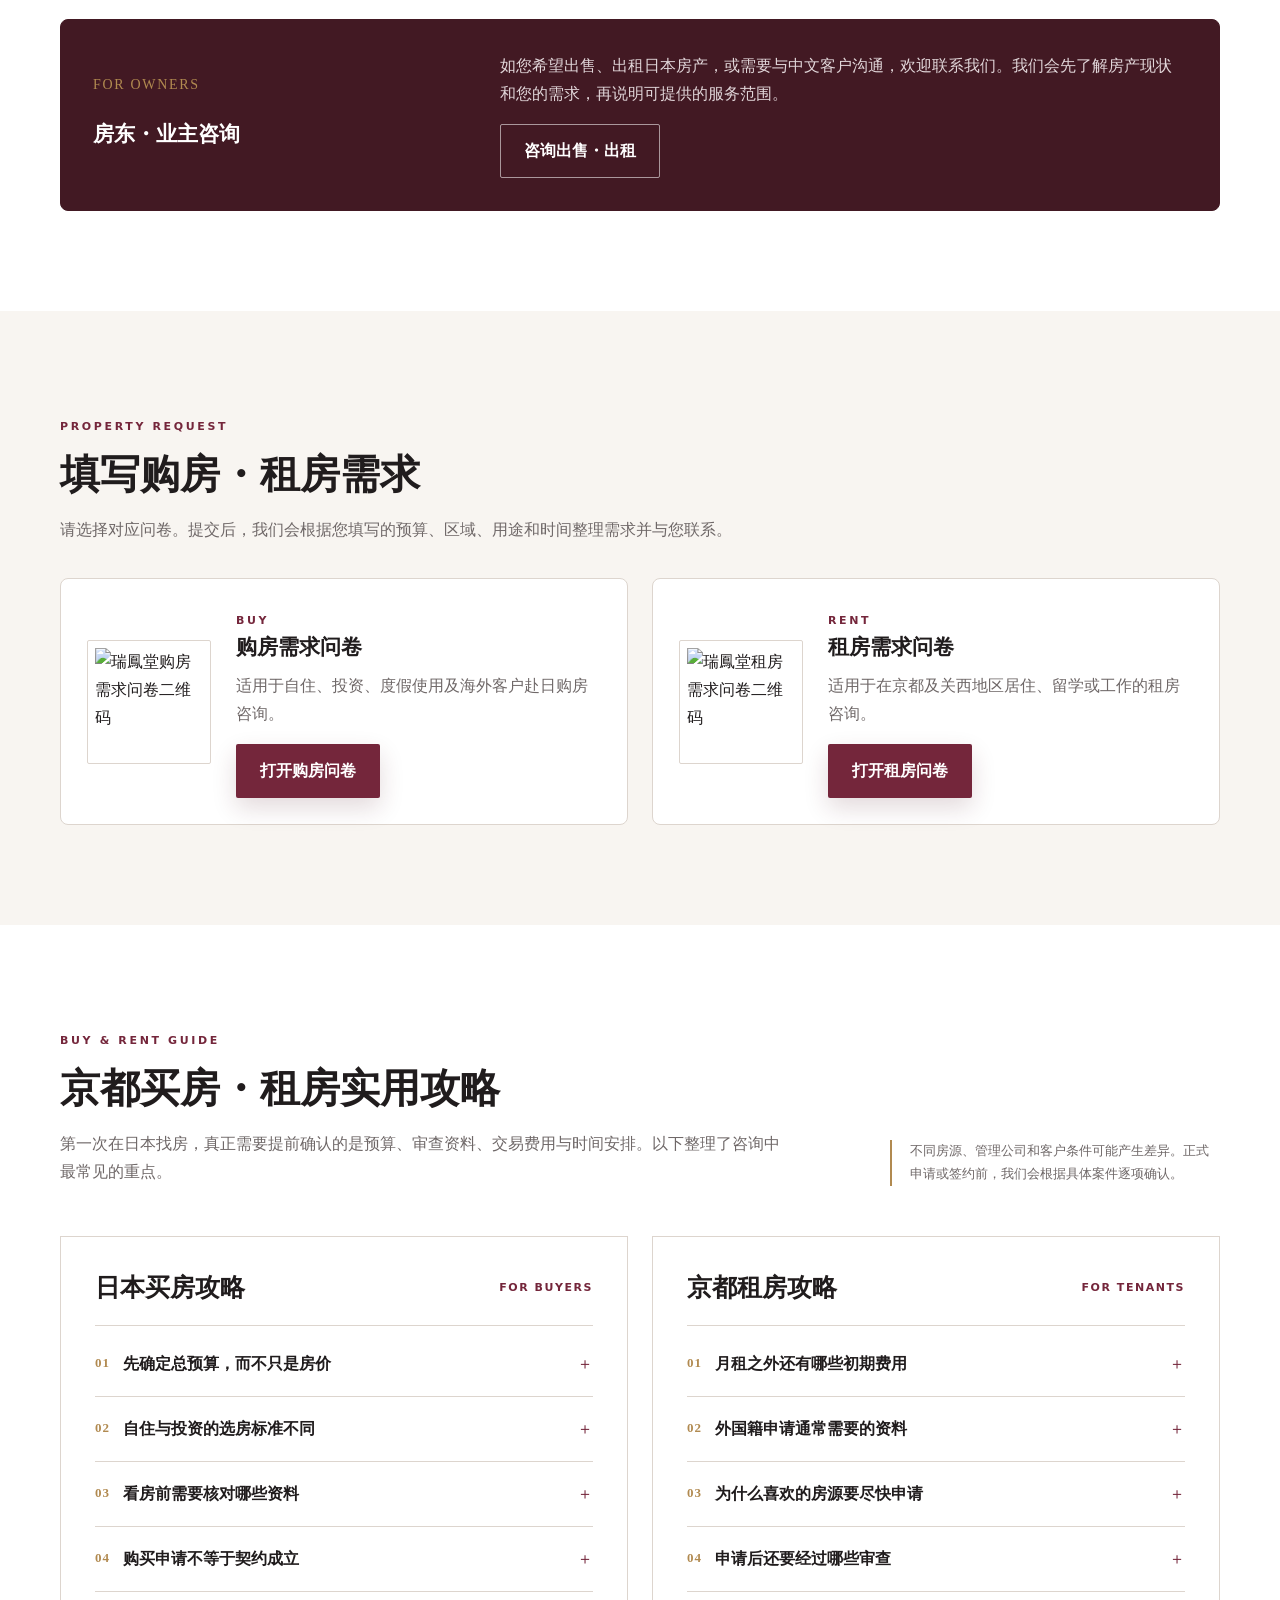
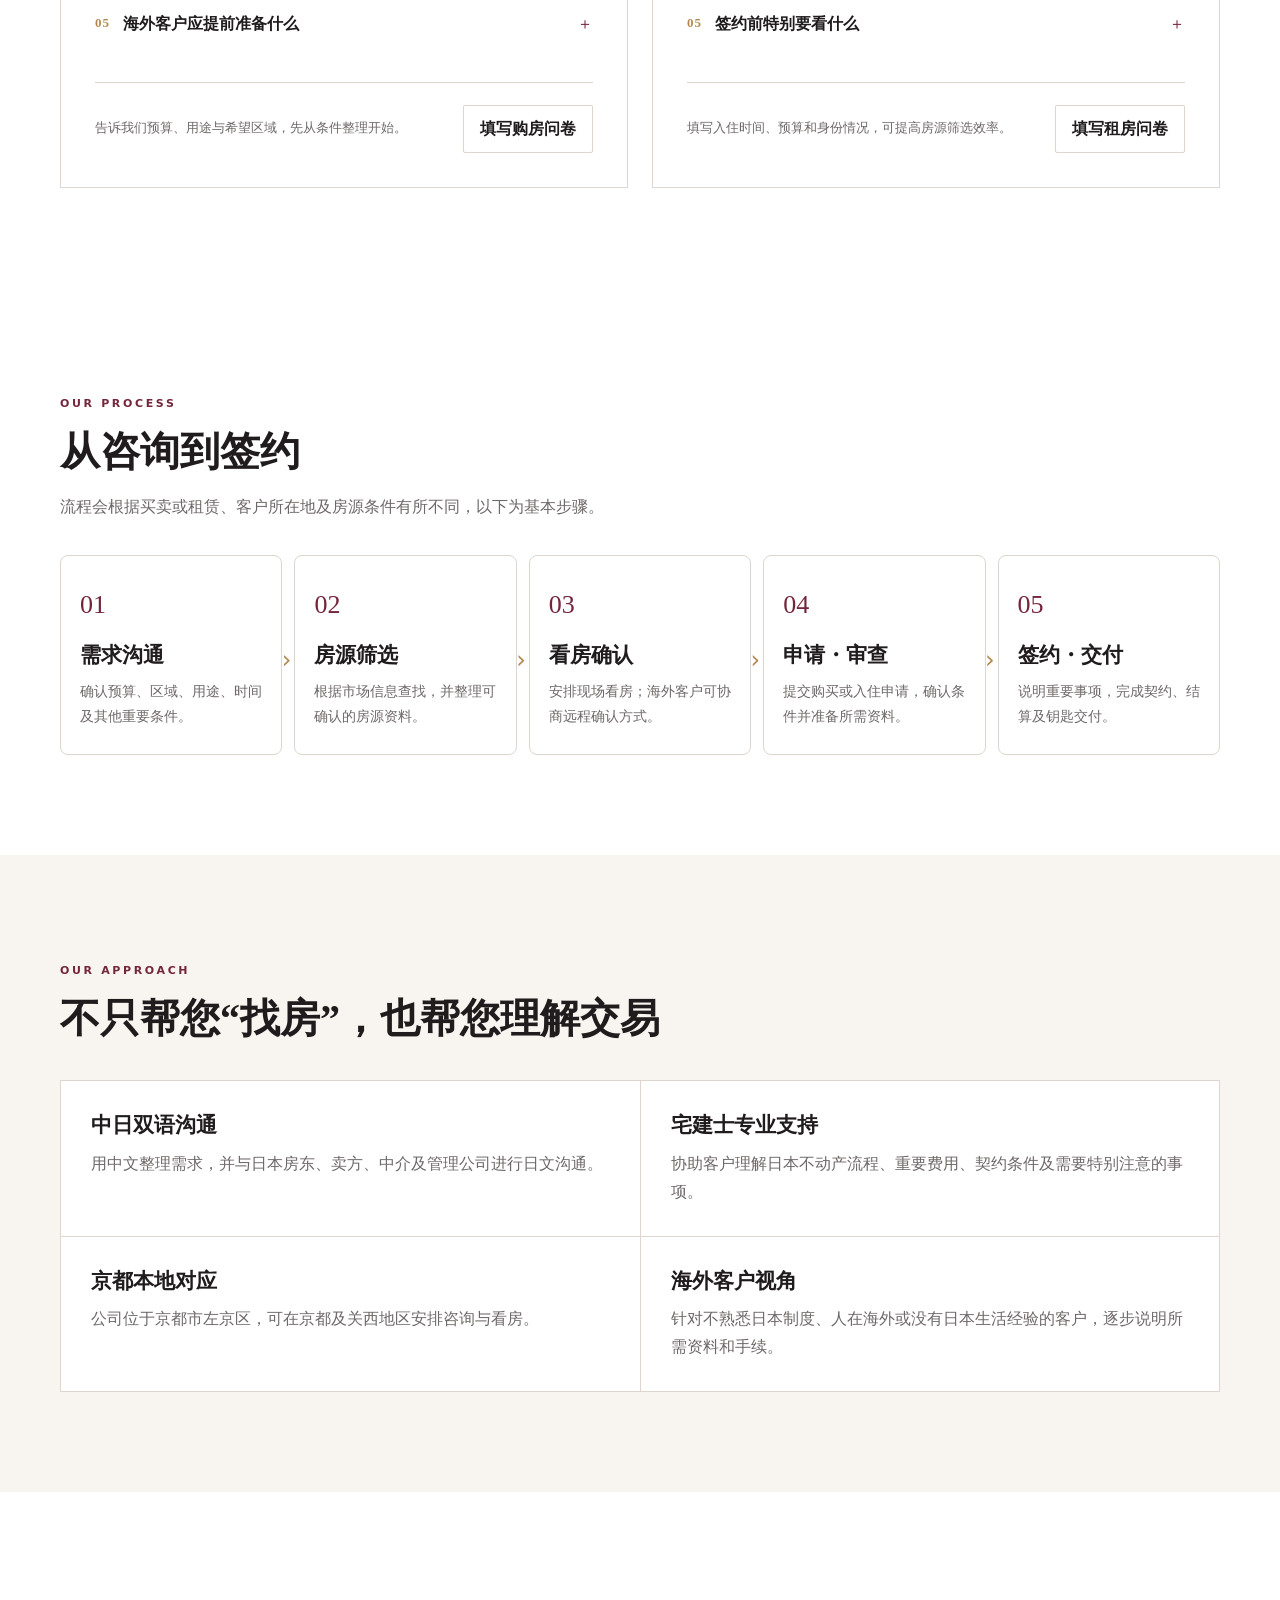
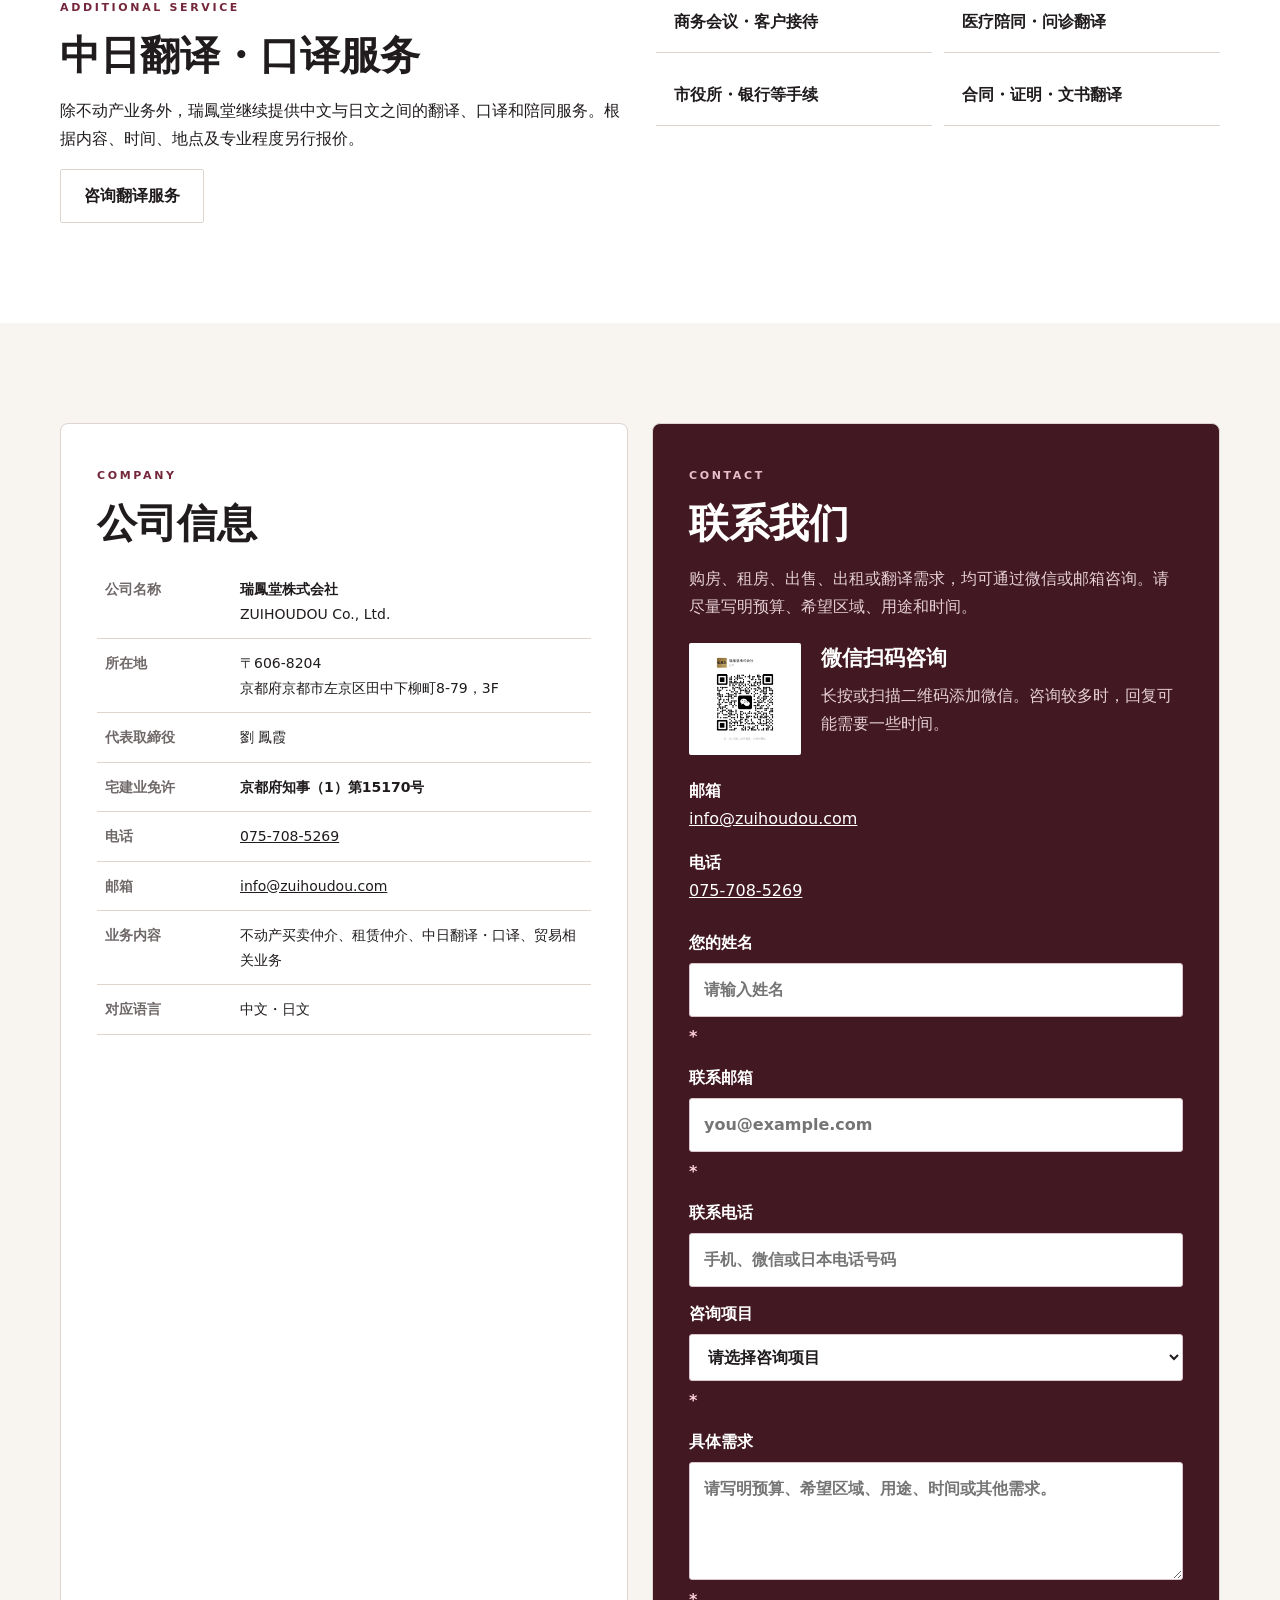
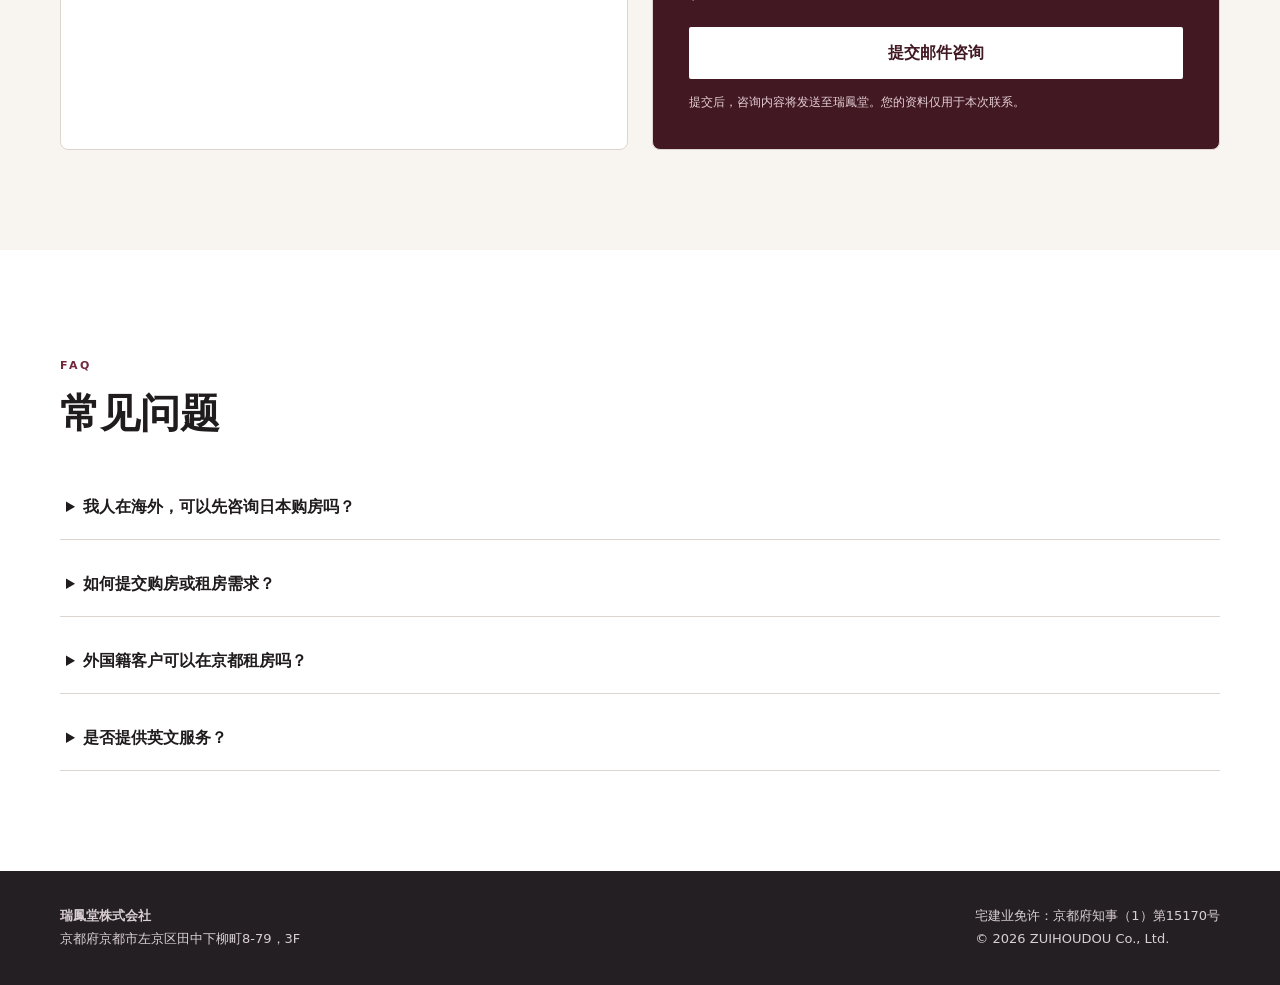
==== commit 710dedcc: "Update index.html" ====
--- a/index.html
+++ b/index.html
@@ -1,103 +1,71 @@
 <!doctype html>
 <html lang="zh-CN">
 <head>
-  <meta charset="utf-8" />
+  <meta charset="utf-8">
+  <meta name="viewport" content="width=device-width, initial-scale=1">
+  <meta name="robots" content="index,follow">
   <link rel="canonical" href="https://zuihoudou.com/">
-  <meta name="viewport" content="width=device-width, initial-scale=1" />
-
-  <!-- ✅ 关键：明确允许收录 -->
-  <meta name="robots" content="index,follow" />
-
-  <title>京都翻译・京都口译｜商务翻译・行政翻译・医疗翻译｜瑞鳳堂株式会社 ZUIHOUDOU</title>
-  <meta name="description" content="瑞鳳堂株式会社（ZUIHOUDOU）位于京都市左京区，提供中文与日文之间的翻译、口译、商务翻译、行政手续翻译、医疗陪同翻译、文书翻译、中日贸易与留学生生活支援。日本语N1人员对应，京都及关西地区可咨询。" />
-  <meta name="keywords" content="瑞鳳堂株式会社,ZUIHOUDOU,京都翻译,京都口译,京都中文翻译,京都日语翻译,京都商务翻译,京都行政翻译,京都医疗翻译,日中翻译,中日翻译,中日口译,商务口译,陪同翻译,留学生生活支援,日本直邮">
-
-  <!-- ✅ 多语言互链 -->
   <link rel="alternate" href="https://zuihoudou.com/" hreflang="zh-CN">
   <link rel="alternate" href="https://zuihoudou.com/tw.html" hreflang="zh-TW">
   <link rel="alternate" href="https://zuihoudou.com/jp.html" hreflang="ja">
   <link rel="alternate" href="https://zuihoudou.com/" hreflang="x-default">
 
-  <!-- ✅ 分享卡片 -->
+  <title>京都不动产买卖・租赁仲介｜中文对应｜瑞鳳堂株式会社</title>
+  <meta name="description" content="瑞鳳堂株式会社是京都府正式宅建业者，提供京都及关西地区不动产买卖仲介、租赁仲介、海外客户赴日购房与中文支持。宅建业免许：京都府知事（1）第15170号。">
+  <meta name="keywords" content="京都不动产,京都买房,京都租房,日本买房,海外人士日本买房,京都中文房产中介,京都房地产,瑞鳳堂株式会社,京都宅建业者,京都翻译">
+
   <meta property="og:type" content="website">
-  <meta property="og:title" content="京都翻译・京都口译服务｜瑞鳳堂株式会社 ZUIHOUDOU">
-  <meta property="og:description" content="瑞鳳堂株式会社（ZUIHOUDOU）｜日本语N1专业人员｜银行/印章/医院/政府手续/商务洽谈现场口译｜中日文书翻译｜京都本地快速响应。">
+  <meta property="og:title" content="京都不动产买卖・租赁仲介｜瑞鳳堂株式会社">
+  <meta property="og:description" content="京都府正式宅建业者。为在日及海外华人提供京都不动产买卖、租赁与中文支持。">
   <meta property="og:url" content="https://zuihoudou.com/">
   <meta property="og:image" content="https://zuihoudou.com/images/og-cover.jpg">
   <meta name="twitter:card" content="summary_large_image">
-  <meta name="twitter:title" content="京都翻译・京都口译服务｜瑞鳳堂株式会社 ZUIHOUDOU">
-  <meta name="twitter:description" content="瑞鳳堂株式会社（ZUIHOUDOU）在日本提供中日互译、商务通译、现场陪同、文书翻译。">
-  <meta name="twitter:image" content="https://zuihoudou.com/images/og-cover.jpg">
-
-  <!-- ✅ 结构化数据（更标准、更强关联） -->
+
   <script type="application/ld+json">
   {
     "@context":"https://schema.org",
     "@graph":[
       {
-        "@type":"Organization",
+        "@type":["Organization","RealEstateAgent"],
         "@id":"https://zuihoudou.com/#org",
         "name":"瑞鳳堂株式会社",
-        "alternateName":["ZUIHOUDOU","ZUIHOUDOU Co., Ltd.","瑞鳳堂"],
+        "alternateName":["ZUIHOUDOU","ZUIHOUDOU Co., Ltd."],
         "url":"https://zuihoudou.com/",
         "logo":"https://zuihoudou.com/images/logo.png",
         "email":"info@zuihoudou.com",
-        "sameAs":[]
+        "telephone":"+81-75-708-5269",
+        "address":{
+          "@type":"PostalAddress",
+          "streetAddress":"田中下柳町8-79 3F",
+          "addressLocality":"京都市左京区",
+          "addressRegion":"京都府",
+          "postalCode":"606-8204",
+          "addressCountry":"JP"
+        },
+        "areaServed":["京都市","京都府","大阪府","滋賀県","関西"],
+        "knowsLanguage":["zh-CN","ja"],
+        "description":"京都府知事（1）第15170号。京都及关西地区不动产买卖仲介、租赁仲介、海外客户赴日购房支持及中日翻译服务。"
       },
       {
         "@type":"WebSite",
         "@id":"https://zuihoudou.com/#website",
         "url":"https://zuihoudou.com/",
-        "name":"瑞鳳堂株式会社 ZUIHOUDOU",
+        "name":"瑞鳳堂株式会社",
         "publisher":{"@id":"https://zuihoudou.com/#org"},
         "inLanguage":"zh-CN"
       },
       {
-        "@type":"ProfessionalService",
-        "@id":"https://zuihoudou.com/#service",
-        "name":"瑞鳳堂株式会社｜京都翻译・京都口译服务",
-        "url":"https://zuihoudou.com/",
-        "image":"https://zuihoudou.com/images/og-cover.jpg",
-        "provider":{"@id":"https://zuihoudou.com/#org"},
-        "areaServed":[{"@type":"AdministrativeArea","name":"京都市"},{"@type":"AdministrativeArea","name":"京都府"},{"@type":"AdministrativeArea","name":"関西"}],
-        "knowsLanguage":["zh-CN","ja","en"],
-        "address":{
-          "@type":"PostalAddress",
-          "streetAddress":"田中下柳町 8-79 THINKビル 3F",
-          "addressLocality":"京都市左京区",
-          "addressRegion":"京都府",
-          "postalCode":"606-8204",
-          "addressCountry":"JP"
-        },
-        "contactPoint":[
-          {
-            "@type":"ContactPoint",
-            "contactType":"customer support",
-            "email":"info@zuihoudou.com",
-            "availableLanguage":["zh-CN","ja","en"]
-          }
-        ],
-        "description":"瑞鳳堂株式会社（ZUIHOUDOU）在京都提供中日翻译与口译服务：银行开户、印章/市役所手续、医院就诊、商务谈判、展会接待、行政手续翻译、医疗陪同翻译、合同与各类文书翻译等。"
-      },
-      {
         "@type":"FAQPage",
-        "@id":"https://zuihoudou.com/#faq",
         "mainEntity":[
           {
             "@type":"Question",
-            "name":"可以提供哪些京都翻译/口译场景？",
-            "acceptedAnswer":{
-              "@type":"Answer",
-              "text":"银行开户、印章办理、市役所手续、医院就诊、企业商务谈判、商务翻译、行政翻译、医疗翻译、展会接待等（中文/日文/英文）。"
-            }
+            "name":"海外客户可以委托瑞鳳堂在日本找房吗？",
+            "acceptedAnswer":{"@type":"Answer","text":"可以。我们可根据预算、用途和希望区域协助筛选房源、安排看房、沟通条件并推进签约手续。具体能否购买或承租，须根据房源条件及审查结果确定。"}
           },
           {
             "@type":"Question",
-            "name":"是否支持紧急预约？",
-            "acceptedAnswer":{
-              "@type":"Answer",
-              "text":"可加急安排，请通过页面的微信二维码或联系表单留言，我们将尽快回复。"
-            }
+            "name":"可以根据我的需求协助寻找房源吗？",
+            "acceptedAnswer":{"@type":"Answer","text":"可以。请提交购房或租房需求，我们将结合您的预算、希望区域、用途及其他条件，提供针对性的房源查找与咨询服务。"}
           }
         ]
       }
@@ -105,393 +73,644 @@
   }
   </script>
 
-  <!-- 你原有的图标与样式，原样保留 -->
-  <link rel="icon" href="data:image/svg+xml,%3Csvg xmlns='http://www.w3.org/2000/svg' viewBox='0 0 64 64'%3E%3Ccircle cx='32' cy='32' r='30' fill='%23f472b6'/%3E%3C/svg%3E">
-
   <style>
     :root{
-      --bg:#ffe9f2; --bg-2:#ffd6e7; --card:#ffffffcc;
-      --ink:#1f2937; --muted:#6b7280; --brand:#e11d48; --line:#ffc2da;
-      --shadow:0 14px 40px rgba(0,0,0,.12); --radius:20px; --tap:48px;
+      --ink:#201c1d;
+      --muted:#6f6868;
+      --brand:#74263b;
+      --brand-dark:#421923;
+      --rose:#f5efec;
+      --rose-2:#f8f5f1;
+      --gold:#b18a50;
+      --line:#ddd5ce;
+      --white:#fff;
+      --shadow:0 20px 56px rgba(49,32,35,.08);
+      --radius:8px;
+      --max:1160px;
     }
     *{box-sizing:border-box}
-    html,body{margin:0;padding:0;color:var(--ink);
-      font-family:system-ui,-apple-system,Segoe UI,Roboto,Helvetica,Arial,"Noto Sans SC","PingFang SC","Hiragino Sans GB",sans-serif;}
     html{scroll-behavior:smooth}
     body{
-      min-height:100vh; overflow-x:hidden;
-      background: radial-gradient(1200px 800px at 20% -10%, var(--bg-2), transparent 70%),
-                  radial-gradient(900px 600px at 90% 10%, #ffd9ec, transparent 60%),
-                  radial-gradient(1200px 800px at 50% 120%, #ffe0ef, transparent 60%),
-                  var(--bg);
-    }
-    .sakura-wall{
-      position:fixed; inset:0; z-index:-2; pointer-events:none; opacity:.22;
-      background-image:
-        url('data:image/svg+xml;utf8,<?xml version="1.0" ?><svg xmlns="http://www.w3.org/2000/svg" width="120" height="120" viewBox="0 0 120 120"><g fill="%23f472b6"><path d="M60 12c4 10-5 19-5 19s-11-6-8-16 13-12 13-3z"/><path d="M98 32c-10 4-19-5-19-5s6-11 16-8 12 13 3 13z"/><path d="M84 96c-4-10 5-19 5-19s11 6 8 16-13 12-13 3z"/><path d="M26 106c10-4 19 5 19 5s-6 11-16 8-12-13-3-13z"/><circle cx="60" cy="60" r="16"/></g></svg>'),
-        url('data:image/svg+xml;utf8,<?xml version="1.0" ?><svg xmlns="http://www.w3.org/2000/svg" width="140" height="140" viewBox="0 0 120 120"><g fill="%23fb7185"><circle cx="20" cy="20" r="6"/><circle cx="90" cy="30" r="4"/><circle cx="40" cy="90" r="5"/><circle cx="100" cy="70" r="3"/></g></svg>');
-      background-size: 140px 140px, 200px 200px;
-    }
-    .petal{ position:fixed; top:-10vh; left:0; width:14px; height:14px; z-index:-1; pointer-events:none;
-      background: radial-gradient(circle at 40% 40%, #fff 25%, #ffc1d8 26% 60%, #f472b6 61%);
-      border-radius:60% 40% 60% 40%;
-      animation: fall linear, sway ease-in-out infinite; opacity:.9;
-    }
-    @keyframes fall{ to{ transform: translateY(120vh) rotate(360deg); } }
-    @keyframes sway{ 0%,100%{ margin-left:0 } 50%{ margin-left:40px } }
-
+      margin:0;
+      color:var(--ink);
+      background:#fff;
+      font-family:system-ui,-apple-system,"Noto Sans SC","PingFang SC","Microsoft YaHei","Hiragino Sans GB",sans-serif;
+      line-height:1.75;
+      -webkit-font-smoothing:antialiased;
+    }
+    img{max-width:100%;display:block}
+    a{color:inherit}
+    button,input,select,textarea{font:inherit}
+    .container{width:min(var(--max),calc(100% - 36px));margin-inline:auto}
+    .eyebrow{color:var(--brand);font-size:11px;font-weight:800;letter-spacing:.24em;text-transform:uppercase}
+    h1,h2,h3{font-family:"Noto Serif SC","Songti SC","Hiragino Mincho ProN",serif;line-height:1.35}
+    h1{font-size:clamp(38px,5.2vw,64px);margin:16px 0 22px;letter-spacing:.015em;font-weight:700}
+    h2{font-size:clamp(28px,3.2vw,40px);margin:9px 0 14px;font-weight:700}
+    h3{font-size:21px;margin:0 0 10px}
+    p{margin:0 0 16px}
+    .muted{color:var(--muted)}
+    .sr-only{position:absolute;width:1px;height:1px;padding:0;margin:-1px;overflow:hidden;clip:rect(0,0,0,0);white-space:nowrap;border:0}
+
+    .topline{
+      background:var(--brand-dark);
+      color:#fff;
+      font-size:13px;
+      text-align:center;
+      padding:6px 16px;
+      letter-spacing:.08em;
+    }
     header{
-      position:sticky;top:0;z-index:50;background:rgba(255,255,255,.7);
-      backdrop-filter:saturate(160%) blur(12px);border-bottom:1px solid var(--line)
-    }
-    .nav{max-width:1100px;margin:0 auto;padding:12px 18px;display:flex;align-items:center;gap:12px}
-    .brand{display:flex;align-items:center;gap:10px;font-weight:900}
-    .brand .logo{width:34px;height:34px}
-    .brand .title{font-size:18px}
-    nav ul{list-style:none;margin:0;padding:0;display:flex;gap:18px;flex-wrap:wrap}
-    nav a{color:var(--ink);text-decoration:none;font-weight:800}
+      position:sticky;
+      top:0;
+      z-index:50;
+      background:rgba(255,255,255,.96);
+      backdrop-filter:blur(14px);
+      border-bottom:1px solid rgba(227,217,215,.9);
+    }
+    .nav{height:80px;display:flex;align-items:center;gap:30px}
+    .brand{display:flex;align-items:center;gap:12px;text-decoration:none;white-space:nowrap}
+    .brand-mark{
+      width:46px;height:46px;border:1px solid var(--gold);border-radius:0;
+      display:grid;place-items:center;color:var(--brand-dark);font-family:serif;font-size:17px;
+      background:#fff;
+    }
+    .brand-name{font-weight:850;letter-spacing:.08em}
+    .brand-sub{display:block;font-size:10px;color:var(--muted);letter-spacing:.16em}
+    nav{margin-left:auto}
+    nav ul{list-style:none;display:flex;align-items:center;gap:30px;margin:0;padding:0}
+    nav a{text-decoration:none;font-size:13px;font-weight:700;letter-spacing:.04em}
     nav a:hover{color:var(--brand)}
-    .lang{margin-left:auto;display:flex;gap:10px}
-    .lang a{font-size:14px;color:var(--muted);text-decoration:none;padding:6px 10px;border:1px solid var(--line);border-radius:999px;background:rgba(255,255,255,.7)}
-    .lang a.active,.lang a:hover{border-color:var(--brand);color:var(--brand)}
-    .hamburger{ display:none;background:#fff;border:1px solid var(--line);
-      border-radius:12px;padding:10px 12px;min-height:var(--tap);
-      font-weight:800;cursor:pointer; }
-    @media (max-width: 768px){
-      .hamburger{ display:inline-flex; align-items:center; }
-      header nav ul{ display:none; position:absolute; top:56px; left:0; right:0;
-        background:#fff; border-bottom:1px solid var(--line); padding:12px 18px;
-        gap:14px; flex-direction:column; }
-      body.menu-open header nav ul{ display:flex; }
-    }
-
-    .hero{ max-width:1100px;margin:28px auto 0;padding:40px 22px;border-radius:var(--radius);
-      background:rgba(255,255,255,.55); box-shadow:var(--shadow); border:1px solid #ffd3e6; }
-    .hero-grid{display:grid;grid-template-columns:1.35fr 1fr;align-items:center;gap:24px}
-    h1{font-size:34px;margin:0 0 12px}
-    .subtitle{color:var(--muted);margin:0 0 18px}
-    .cta{display:flex;gap:12px;flex-wrap:wrap}
-    .btn{display:inline-flex;align-items:center;gap:8px;padding:12px 18px;border-radius:14px;font-weight:900;border:2px solid transparent;text-decoration:none;cursor:pointer;min-height:var(--tap);font-size:16px}
-    .btn-primary{background:var(--brand);color:#fff}
-    .btn-primary:hover{filter:brightness(1.05)}
-    .btn-ghost{background:#fff;border-color:#ffd3e6;color:var(--ink)}
-    .btn-ghost:hover{border-color:var(--brand);color:var(--brand)}
-    .kpis{display:flex;gap:12px;flex-wrap:wrap;margin-top:10px}
-    .kpi{background:#fff0f6;border:1px dashed #ffc2da;border-radius:12px;padding:8px 12px;font-size:14px}
-
-    .section{max-width:1100px;margin:42px auto;padding:0 18px}
-    .cards{display:grid;grid-template-columns:repeat(12,1fr);gap:18px}
-    .card{grid-column:span 12;background:var(--card);border:1px solid #ffd3e6;border-radius:var(--radius);box-shadow:var(--shadow);padding:20px}
-    @media(min-width:720px){ .card.span6{grid-column:span 6} .card.span12{grid-column:span 12}}
-    .muted{color:var(--muted)}
-    .list{margin:10px 0 0;padding-left:18px}
-    .list li{margin:6px 0}
-
-    .grid-2{display:grid;grid-template-columns:1fr;gap:18px}
-    @media(min-width:860px){.grid-2{grid-template-columns:1fr 1fr}}
-    .about table{width:100%;border-collapse:collapse}
-    .about td{padding:10px;border-bottom:1px solid #ffd3e6;vertical-align:top}
-    .about td:first-child{color:var(--muted);width:160px}
-    form{display:grid;gap:12px}
-    input,textarea,select{width:100%;padding:12px 14px;border:1px solid #ffd3e6;border-radius:12px;background:#fff;font:inherit;min-height:var(--tap);font-size:16px}
-    textarea{min-height:120px;resize:vertical}
-    .required:after{content:" *";color:var(--brand)}
-    .help{font-size:12px;color:var(--muted)}
-    .hr{height:1px;background:#ffd3e6;margin:26px 0}
-    .footer{padding:28px 0 40px;text-align:center;color:var(--muted)}
-
-    .qr-card{background:#fff;border:1px solid #ffd3e6;border-radius:20px;box-shadow:0 14px 40px rgba(0,0,0,.12);padding:18px;display:flex;flex-direction:column;align-items:center;max-width:420px;margin:0 auto}
-    .qr-card img{width:100%;max-width:320px;aspect-ratio:1/1;object-fit:contain;border-radius:14px;border:1px solid #eee;cursor:zoom-in;background:#fff}
-    .qr-note{margin:10px 0 0;font-size:13px;color:#6b7280;text-align:center}
-    .qr-modal{position:fixed;inset:0;display:none;align-items:center;justify-content:center;background:rgba(0,0,0,.6);z-index:1000;padding:20px}
-    .qr-modal.open{display:flex}
-    .qr-modal img{width:min(90vw,560px);height:auto;border-radius:12px;background:#fff;box-shadow:0 20px 60px rgba(0,0,0,.35)}
-    .qr-close{position:absolute;top:16px;right:16px;background:#fff;border:none;border-radius:999px;padding:8px 12px;font-weight:700;cursor:pointer}
-
-    @media (max-width: 768px){
-      .hero{padding:28px 16px}
-      .hero-grid{grid-template-columns:1fr;gap:16px}
-      .kpis{gap:8px}
-      .qr-card img{max-width:320px}
-    }
-    @media (max-width: 560px){
-      h1{font-size:24px;line-height:1.35}
-      .subtitle{font-size:14px}
-      .card{padding:16px;box-shadow:0 10px 26px rgba(0,0,0,.10)}
-      .section{margin:28px auto}
-      .qr-card{padding:14px}
-      .qr-card img{max-width:280px}
-      .lang a{padding:6px 8px}
-      .sakura-wall{opacity:.18}
-    }
-    @media (max-width: 390px){
-      .nav{padding:10px 12px}
-      .brand .title{font-size:16px}
-      .btn{padding:10px 14px}
+    .lang{display:flex;gap:5px}
+    .lang a{text-decoration:none;font-size:11px;padding:5px 8px;border-bottom:1px solid transparent}
+    .lang .active{background:transparent;border-color:var(--brand);color:var(--brand)}
+    .lang .active{background:var(--brand);border-color:var(--brand);color:#fff}
+    .menu{
+      display:none;margin-left:auto;border:1px solid var(--line);background:#fff;
+      border-radius:10px;padding:9px 12px;min-height:44px;font-weight:700;
+    }
+
+    .hero{position:relative;overflow:hidden;padding:104px 0 96px;background:#f8f5f1}
+    .hero:before{
+      content:"";position:absolute;inset:0;
+      background:
+        radial-gradient(circle at 8% 12%,rgba(177,138,80,.10),transparent 24%),
+        linear-gradient(90deg,transparent 0 71%,rgba(116,38,59,.045) 71% 100%);
+      pointer-events:none;
+    }
+    .hero-grid{position:relative;display:grid;grid-template-columns:1.16fr .84fr;align-items:stretch;gap:72px}
+    .hero-copy{padding:28px 0}
+    .lead{font-size:17px;color:#514b50;max-width:660px;line-height:1.95}
+    .actions{display:flex;flex-wrap:wrap;gap:12px;margin:28px 0}
+    .btn{
+      display:inline-flex;justify-content:center;align-items:center;gap:8px;min-height:50px;
+      padding:12px 23px;border-radius:2px;text-decoration:none;font-weight:800;border:1px solid transparent;cursor:pointer;
+    }
+    .btn-primary{background:var(--brand);color:#fff;box-shadow:0 10px 24px rgba(83,25,39,.16)}
+    .btn-primary:hover{background:var(--brand-dark)}
+    .btn-light{background:#fff;border-color:var(--line)}
+    .btn-light:hover{border-color:var(--brand);color:var(--brand)}
+    .trust-list{display:flex;flex-wrap:wrap;gap:24px;color:var(--muted);font-size:13px;padding-top:5px}
+    .trust-list span:before{content:"";display:inline-block;width:18px;height:1px;background:var(--gold);vertical-align:middle;margin-right:9px}
+    .hero-card{
+      position:relative;background:var(--brand-dark);color:#fff;border:1px solid rgba(255,255,255,.12);
+      border-radius:0;padding:42px 38px;box-shadow:var(--shadow);
+    }
+    .hero-card:before{content:"京都";position:absolute;right:20px;top:-8px;writing-mode:vertical-rl;font-family:serif;font-size:74px;letter-spacing:.12em;color:rgba(255,255,255,.035)}
+    .hero-card .eyebrow{color:#d9bd92}
+    .hero-card h3{font-size:27px}
+    .hero-card .muted{color:#d7cbd0}
+    .quick{display:grid;gap:12px;margin:22px 0}
+    .quick a{display:flex;justify-content:space-between;align-items:center;text-decoration:none;padding:16px 0;border-bottom:1px solid rgba(255,255,255,.18)}
+    .quick a:hover{color:#e2c89e}
+    .quick small{display:block;color:#cdbfc4}
+    .hero-contact{padding-top:18px;border-top:1px solid rgba(255,255,255,.18);font-size:13px}
+
+    section{padding:100px 0}
+    .section-head{max-width:720px;margin-bottom:34px}
+    .section-head p{color:var(--muted)}
+    .soft{background:var(--rose-2)}
+    .services{display:grid;grid-template-columns:repeat(3,1fr);gap:20px}
+    .service-card{
+      background:#fff;border:1px solid var(--line);border-radius:var(--radius);padding:32px;
+      box-shadow:none;transition:.2s ease;
+    }
+    .service-card:hover{transform:translateY(-3px);border-color:#c7b5ab;box-shadow:var(--shadow)}
+    .num{display:block;color:var(--gold);font-family:serif;font-size:14px;letter-spacing:.12em;margin-bottom:22px}
+    .service-card ul{padding-left:19px;margin:13px 0 0;color:var(--muted)}
+    .service-card li{margin:6px 0}
+    .wide{grid-column:span 3;display:grid;grid-template-columns:.8fr 1.5fr;gap:40px;align-items:center;background:var(--brand-dark);color:#fff;border-color:var(--brand-dark)}
+    .wide p{color:#e1d6d9}
+    .wide .btn-light{background:transparent;color:#fff;border-color:rgba(255,255,255,.55)}
+
+    .request-grid{display:grid;grid-template-columns:repeat(2,1fr);gap:24px}
+    .request-card{
+      display:grid;grid-template-columns:124px 1fr;gap:25px;align-items:center;
+      background:#fff;border:1px solid var(--line);border-radius:var(--radius);padding:26px;box-shadow:none;
+    }
+    .request-card img{width:124px;height:124px;object-fit:contain;background:#fff;border:1px solid var(--line);border-radius:2px;padding:7px}
+    .request-card p{color:var(--muted)}
+
+    .flow{display:grid;grid-template-columns:repeat(5,1fr);gap:12px;counter-reset:step}
+    .step{position:relative;padding:26px 19px;background:#fff;border:1px solid var(--line);border-radius:8px}
+    .step:before{counter-increment:step;content:"0" counter(step);display:block;color:var(--brand);font-family:serif;font-size:26px;margin-bottom:14px}
+    .step:not(:last-child):after{content:"›";position:absolute;right:-10px;top:42%;color:var(--gold);font-size:24px;z-index:2}
+    .step p{font-size:14px;color:var(--muted);margin:0}
+
+    .guide-intro{display:flex;justify-content:space-between;align-items:end;gap:36px;margin-bottom:34px}
+    .guide-intro .section-head{margin-bottom:0}
+    .guide-note{max-width:330px;padding-left:18px;border-left:2px solid var(--gold);color:var(--muted);font-size:13px}
+    .guide-grid{display:grid;grid-template-columns:1fr 1fr;gap:24px}
+    .guide-column{background:#fff;border:1px solid var(--line);padding:34px}
+    .guide-column-title{display:flex;align-items:center;justify-content:space-between;gap:18px;padding-bottom:20px;margin-bottom:6px;border-bottom:1px solid var(--line)}
+    .guide-column-title h3{margin:0;font-size:25px}
+    .guide-tag{flex:none;color:var(--brand);font-size:11px;font-weight:800;letter-spacing:.14em}
+    .guide-list{display:grid}
+    .guide-list details{padding:0;border-bottom:1px solid var(--line)}
+    .guide-list details:last-child{border-bottom:0}
+    .guide-list summary{display:flex;align-items:center;gap:13px;padding:18px 0;font-family:"Noto Serif SC","Songti SC","Hiragino Mincho ProN",serif}
+    .guide-list summary:before{content:attr(data-no);color:var(--gold);font-family:serif;font-size:13px;letter-spacing:.08em}
+    .guide-list summary:after{content:"＋";margin-left:auto;color:var(--brand);font-family:sans-serif;font-weight:400}
+    .guide-list details[open] summary:after{content:"－"}
+    .guide-list p{padding:0 0 20px 32px;font-size:14px;line-height:1.9}
+    .guide-cta{display:flex;align-items:center;justify-content:space-between;gap:20px;margin-top:26px;padding-top:22px;border-top:1px solid var(--line)}
+    .guide-cta p{margin:0;color:var(--muted);font-size:13px}
+    .guide-cta .btn{min-height:44px;padding:9px 16px;white-space:nowrap}
+
+    .strengths{display:grid;grid-template-columns:repeat(2,1fr);gap:1px;background:var(--line);border:1px solid var(--line)}
+    .strength{padding:30px;border:0;background:#fff;border-radius:0}
+    .strength p{color:var(--muted);margin:0}
+    .translation{display:grid;grid-template-columns:1fr 1fr;gap:32px;align-items:start}
+    .translation-list{display:grid;grid-template-columns:1fr 1fr;gap:12px}
+    .translation-list div{padding:16px 18px;background:#fff;border-bottom:1px solid var(--line);font-weight:700}
+
+    .info-grid{display:grid;grid-template-columns:1fr 1fr;gap:24px}
+    .panel{background:#fff;border:1px solid var(--line);border-radius:var(--radius);padding:36px}
+    table{width:100%;border-collapse:collapse;font-size:14px}
+    th,td{text-align:left;vertical-align:top;padding:12px 8px;border-bottom:1px solid var(--line)}
+    th{width:135px;color:var(--muted);font-weight:600}
+    .contact-box{background:var(--brand-dark);color:#fff}
+    .contact-box .muted{color:#e6cfd6}
+    .contact-box a{color:#fff}
+    .qr-wrap{display:grid;grid-template-columns:112px 1fr;gap:20px;align-items:center;margin:22px 0}
+    .qr-wrap img{width:112px;height:112px;object-fit:contain;background:#fff;border-radius:2px;padding:5px}
+    .contact-box .btn-light{color:var(--brand-dark)}
+    .contact-form{display:grid;gap:13px;margin-top:24px}
+    .contact-form label{display:grid;gap:6px;font-weight:700}
+    .contact-form input,.contact-form select,.contact-form textarea{
+      width:100%;padding:12px 14px;border:1px solid #d8c4ca;border-radius:3px;background:#fff;color:var(--ink);
+    }
+    .contact-form textarea{min-height:118px;resize:vertical}
+    .contact-form .required:after{content:" *";color:#ffd0de}
+    .contact-form .form-note{font-size:12px;color:#e6cfd6}
+    .contact-form .btn{width:100%;border:0;background:#fff;color:var(--brand-dark)}
+
+    .faq{display:grid;gap:12px}
+    details{background:#fff;border-bottom:1px solid var(--line);padding:0 6px}
+    summary{cursor:pointer;font-weight:800;padding:18px 0}
+    details p{color:var(--muted);padding:0 0 18px;margin:0}
+    footer{background:#241f22;color:#d9cfd3;padding:34px 0;font-size:13px}
+    .footer-row{display:flex;justify-content:space-between;gap:24px;align-items:center}
+    footer a{color:#fff}
+
+    @media(max-width:980px){
+      nav ul{gap:14px}
+      .hero-grid,.translation{grid-template-columns:1fr}
+      .request-grid{grid-template-columns:1fr}
+      .guide-grid{grid-template-columns:1fr}
+      .hero-card{max-width:620px}
+      .flow{grid-template-columns:repeat(2,1fr)}
+      .step:not(:last-child):after{display:none}
+    }
+    @media(max-width:780px){
+      .topline{font-size:11px}
+      .nav{height:68px}
+      nav,.lang{display:none}
+      .menu{display:block}
+      body.menu-open nav{display:block;position:absolute;top:68px;left:0;right:0;background:#fff;border-bottom:1px solid var(--line);padding:12px 18px}
+      body.menu-open nav ul{display:flex;flex-direction:column;align-items:stretch;gap:0}
+      body.menu-open nav a{display:block;padding:12px}
+      .hero{padding:58px 0}
+      .hero-copy{padding:0}
+      section{padding:66px 0}
+      .services,.strengths,.info-grid{grid-template-columns:1fr}
+      .guide-intro{display:block}
+      .guide-note{max-width:none;margin-top:18px}
+      .wide{grid-column:auto;grid-template-columns:1fr}
+      .footer-row{display:block}
+    }
+    @media(max-width:560px){
+      .container{width:min(100% - 26px,var(--max))}
+      h1{font-size:34px}
+      .lead{font-size:16px}
+      .hero-card,.panel,.service-card{padding:22px}
+      .guide-column{padding:22px}
+      .guide-cta{display:block}
+      .guide-cta .btn{width:100%;margin-top:14px}
+      .request-card{grid-template-columns:96px 1fr;text-align:left;padding:18px;gap:18px}
+      .request-card img{width:96px;height:96px}
+      .flow,.translation-list{grid-template-columns:1fr}
+      .qr-wrap{grid-template-columns:1fr}
+      .qr-wrap img{width:112px;height:112px}
+      .actions .btn{width:100%}
+      th{width:100px}
     }
   </style>
 </head>
 <body>
-  <div class="sakura-wall"></div>
+  <div class="topline">宅地建物取引業免許　京都府知事（1）第15170号</div>
 
   <header>
-    <div class="nav">
-      <div class="brand">
-        <svg class="logo" viewBox="0 0 48 48" aria-hidden="true">
-          <circle cx="24" cy="24" r="22" fill="#f472b6" opacity=".18"/>
-          <circle cx="24" cy="24" r="7" fill="#e11d48"/>
-        </svg>
-        <div class="title">瑞鳳堂株式会社｜ZUIHOUDOU</div>
-      </div>
-      <button class="hamburger" id="menu-toggle" aria-label="展开菜单">☰ 菜单</button>
-      <nav>
+    <div class="container nav">
+      <a class="brand" href="#home" aria-label="瑞鳳堂首页">
+        <span class="brand-mark">瑞鳳</span>
+        <span class="brand-name">瑞鳳堂株式会社<span class="brand-sub">ZUIHOUDOU CO., LTD.</span></span>
+      </a>
+      <button class="menu" id="menu-toggle" type="button" aria-expanded="false" aria-controls="main-nav">☰ 菜单</button>
+      <nav id="main-nav" aria-label="主菜单">
         <ul>
-          <li><a href="#home">首页</a></li>
-          <li><a href="#services">服务内容</a></li>
-          <li><a href="#kyoto-translate">翻译/口译</a></li>
-          <li><a href="#about">会社概要</a></li>
+          <li><a href="#realestate">不动产服务</a></li>
+          <li><a href="#requests">找房问卷</a></li>
+          <li><a href="#guides">买房・租房攻略</a></li>
+          <li><a href="#company">公司信息</a></li>
           <li><a href="#contact">联系我们</a></li>
         </ul>
       </nav>
-      <div class="lang">
-        <a class="active" href="index.html">简体中文</a>
-        <a href="tw.html">繁體中文</a>
+      <div class="lang" aria-label="语言切换">
+        <a class="active" href="index.html">简体</a>
+        <a href="tw.html">繁體</a>
         <a href="jp.html">日本語</a>
       </div>
     </div>
   </header>
 
-  <main id="home" class="hero">
-    <div class="hero-grid">
-      <div>
-        <!-- ✅ 关键：h1 更强品牌词（可见文字） -->
-        <h1>瑞鳳堂株式会社（ZUIHOUDOU）｜京都翻译・京都口译・中日商务翻译</h1>
-        <p>
-        <strong>瑞鳳堂株式会社（ZUIHOUDOU Co., Ltd.）官方网站。</strong>
-       本公司总部位于京都市左京区，
-      提供中文与日文的翻译、口译、
-      商务翻译、行政手续翻译、医疗陪同翻译、中日贸易与日本商品直邮等服务。
-      </p>
-
-        <p class="subtitle">中日贸易・商务翻译・行政翻译・医疗翻译・留学生生活支援</p>
-
-        <!-- ✅ 关键：再补一行“公司名 + 官网”可见文字 -->
-        <p class="muted" style="margin:0 0 16px">
-          官方网站：<strong>zuihoudou.com</strong> ｜公司名称：<strong>瑞鳳堂株式会社</strong>（ZUIHOUDOU）
-        </p>
-
-        <div class="cta">
-          <a href="#contact" class="btn btn-primary">立即咨询</a>
-          <a href="#services" class="btn btn-ghost">查看服务</a>
-        </div>
-        <div class="kpis">
-          <div class="kpi">📦 正品采购 / 单号可追踪</div>
-          <div class="kpi">🏥 医疗陪同翻译</div>
-          <div class="kpi">🗣️ N1 商务・行政・生活口译</div>
-        </div>
-      </div>
-      <div>
-        <div class="qr-card">
-          <img src="wechat.jpg" alt="汉语与日本语的专业翻译  咨询微信二维码—瑞鳳堂株式会社 ZUIHOUDOU" loading="lazy" id="qr-img">
-          <p class="qr-note">微信（WeChat）扫一扫咨询｜瑞鳳堂株式会社</p>
-          <p class="qr-note"><a href="mailto:info@zuihoudou.com">info@zuihoudou.com</a></p>
-        </div>
-        <div class="qr-modal" id="qr-modal" aria-hidden="true">
-          <button class="qr-close" id="qr-close" aria-label="关闭">关闭</button>
-          <img src="wechat.jpg" alt="微信二维码大图">
-        </div>
-      </div>
+  <main id="home">
+    <section class="hero">
+      <div class="container hero-grid">
+        <div class="hero-copy">
+          <span class="eyebrow">KYOTO REAL ESTATE</span>
+          <h1>在京都，找到真正适合您的家与资产</h1>
+          <p class="lead">瑞鳳堂为在日及海外华人提供京都及关西地区的不动产买卖仲介、租赁仲介与中日双语支持。从需求整理、房源筛选、看房到签约交付，我们陪您把每一步弄清楚。</p>
+          <div class="actions">
+            <a class="btn btn-primary" href="#contact">提交找房需求</a>
+            <a class="btn btn-light" href="#realestate">了解不动产服务</a>
+          </div>
+          <div class="trust-list">
+            <span>中文・日文对应</span>
+            <span>宅建士专业说明</span>
+            <span>京都本地服务</span>
+          </div>
+        </div>
+
+        <aside class="hero-card" aria-label="快速咨询">
+          <span class="eyebrow">PERSONAL SUPPORT</span>
+          <h3>您现在想找什么？</h3>
+          <p class="muted">请告诉我们您的预算、希望区域与使用目的。我们将结合当前房源信息，为您提供针对性的查找与专业建议。</p>
+          <div class="quick">
+            <a href="#requests"><span><strong>购买日本房产</strong><small>填写购房需求问卷</small></span><b>→</b></a>
+            <a href="#requests"><span><strong>在京都租房</strong><small>填写租房需求问卷</small></span><b>→</b></a>
+            <a href="#contact"><span><strong>委托出售・出租</strong><small>欢迎房东及业主咨询</small></span><b>→</b></a>
+          </div>
+          <div class="hero-contact">
+            <b>咨询邮箱</b><br>
+            <a href="mailto:info@zuihoudou.com">info@zuihoudou.com</a>
+          </div>
+        </aside>
+      </div>
+    </section>
+
+    <section id="realestate">
+      <div class="container">
+        <div class="section-head">
+          <span class="eyebrow">REAL ESTATE</span>
+          <h2>不动产服务</h2>
+          <p>根据客户的实际目的整理条件，说明费用与风险，并协助推进交易。房源状况、审查及最终契约条件以房东、卖方和管理公司确认结果为准。</p>
+        </div>
+        <div class="services">
+          <article class="service-card">
+            <span class="num">SERVICE 01</span>
+            <h3>不动产买卖仲介</h3>
+            <p class="muted">面向自住、投资或长期持有需求，协助客户在京都及关西地区寻找合适房产。</p>
+            <ul>
+              <li>购房需求与预算整理</li>
+              <li>房源筛选、资料确认与看房安排</li>
+              <li>购买申请、条件协商及契约支持</li>
+              <li>重要事项中文辅助说明</li>
+            </ul>
+          </article>
+          <article class="service-card">
+            <span class="num">SERVICE 02</span>
+            <h3>租赁仲介</h3>
+            <p class="muted">协助在京都居住、留学或工作的客户查找租赁房源并办理申请。</p>
+            <ul>
+              <li>租赁条件整理与房源介绍</li>
+              <li>看房、初期费用概算</li>
+              <li>入住申请与审查资料整理</li>
+              <li>签约及钥匙交付支持</li>
+            </ul>
+          </article>
+          <article class="service-card">
+            <span class="num">SERVICE 03</span>
+            <h3>海外客户赴日购房</h3>
+            <p class="muted">为人在海外、对日本手续不熟悉的客户提供中日双语沟通与交易协助。</p>
+            <ul>
+              <li>远程需求沟通及房源资料整理</li>
+              <li>视频看房或来日看房安排</li>
+              <li>日本交易流程与费用说明</li>
+              <li>签约、交付相关协调</li>
+            </ul>
+          </article>
+          <article class="service-card wide">
+            <div>
+              <span class="num">FOR OWNERS</span>
+              <h3>房东・业主咨询</h3>
+            </div>
+            <div>
+              <p>如您希望出售、出租日本房产，或需要与中文客户沟通，欢迎联系我们。我们会先了解房产现状和您的需求，再说明可提供的服务范围。</p>
+              <a class="btn btn-light" href="#contact">咨询出售・出租</a>
+            </div>
+          </article>
+        </div>
+      </div>
+    </section>
+
+    <section class="soft" id="requests">
+      <div class="container">
+        <div class="section-head">
+          <span class="eyebrow">PROPERTY REQUEST</span>
+          <h2>填写购房・租房需求</h2>
+          <p>请选择对应问卷。提交后，我们会根据您填写的预算、区域、用途和时间整理需求并与您联系。</p>
+        </div>
+        <div class="request-grid">
+          <article class="request-card">
+            <img src="https://quickchart.io/qr?size=320&amp;text=https%3A%2F%2Fdocs.google.com%2Fforms%2Fd%2Fe%2F1FAIpQLSd8xDPWDmAma_RZCfsm1o4bSB0w1ojIBOSRSzQ4K5E11m4Vjg%2Fviewform" alt="瑞鳳堂购房需求问卷二维码" loading="lazy">
+            <div>
+              <span class="eyebrow">BUY</span>
+              <h3>购房需求问卷</h3>
+              <p>适用于自住、投资、度假使用及海外客户赴日购房咨询。</p>
+              <a class="btn btn-primary" href="https://docs.google.com/forms/d/e/1FAIpQLSd8xDPWDmAma_RZCfsm1o4bSB0w1ojIBOSRSzQ4K5E11m4Vjg/viewform" target="_blank" rel="noopener">打开购房问卷</a>
+            </div>
+          </article>
+          <article class="request-card">
+            <img src="https://quickchart.io/qr?size=320&amp;text=https%3A%2F%2Fdocs.google.com%2Fforms%2Fd%2Fe%2F1FAIpQLScE35MIImanNupv_vxnAv0ECJJMBztc1psVTMTLRmeX8vK-8Q%2Fviewform" alt="瑞鳳堂租房需求问卷二维码" loading="lazy">
+            <div>
+              <span class="eyebrow">RENT</span>
+              <h3>租房需求问卷</h3>
+              <p>适用于在京都及关西地区居住、留学或工作的租房咨询。</p>
+              <a class="btn btn-primary" href="https://docs.google.com/forms/d/e/1FAIpQLScE35MIImanNupv_vxnAv0ECJJMBztc1psVTMTLRmeX8vK-8Q/viewform" target="_blank" rel="noopener">打开租房问卷</a>
+            </div>
+          </article>
+        </div>
+      </div>
+    </section>
+
+    <section id="guides">
+      <div class="container">
+        <div class="guide-intro">
+          <div class="section-head">
+            <span class="eyebrow">BUY &amp; RENT GUIDE</span>
+            <h2>京都买房・租房实用攻略</h2>
+            <p>第一次在日本找房，真正需要提前确认的是预算、审查资料、交易费用与时间安排。以下整理了咨询中最常见的重点。</p>
+          </div>
+          <p class="guide-note">不同房源、管理公司和客户条件可能产生差异。正式申请或签约前，我们会根据具体案件逐项确认。</p>
+        </div>
+
+        <div class="guide-grid">
+          <article class="guide-column">
+            <div class="guide-column-title">
+              <h3>日本买房攻略</h3>
+              <span class="guide-tag">FOR BUYERS</span>
+            </div>
+            <div class="guide-list">
+              <details>
+                <summary data-no="01">先确定总预算，而不只是房价</summary>
+                <p>除房价外，还需预留登记费、司法书士费、仲介手续费、印花税、火灾保险及固定资产税清算金等费用。二手房的购房附带费用通常需要另外准备，具体金额应按房源和融资方式计算。</p>
+              </details>
+              <details>
+                <summary data-no="02">自住与投资的选房标准不同</summary>
+                <p>自住更重视通勤、生活便利、采光与长期居住感受；投资则要同时确认租金行情、管理费、修缮积立金、空室风险、建筑年限及未来转售难度。</p>
+              </details>
+              <details>
+                <summary data-no="03">看房前需要核对哪些资料</summary>
+                <p>建议提前确认权利关系、用途地域、建筑年份、耐震标准、管理状况、长期修缮计划、每月固定费用及是否存在告知事项。公寓还应查看管理规约与修缮记录。</p>
+              </details>
+              <details>
+                <summary data-no="04">购买申请不等于契约成立</summary>
+                <p>提交购买申请后，卖方会综合价格、付款方式、贷款条件和交付时间决定是否接受。条件谈妥后，再进入重要事项说明、买卖契约和定金支付阶段。</p>
+              </details>
+              <details>
+                <summary data-no="05">海外客户应提前准备什么</summary>
+                <p>通常需要身份证明、地址证明、资金来源及汇款安排。若本人不能来日，还可能涉及委任状、签字证明、翻译和日本国内联络方式，建议在选房前先确认办理方案。</p>
+              </details>
+            </div>
+            <div class="guide-cta">
+              <p>告诉我们预算、用途与希望区域，先从条件整理开始。</p>
+              <a class="btn btn-light" href="#requests">填写购房问卷</a>
+            </div>
+          </article>
+
+          <article class="guide-column">
+            <div class="guide-column-title">
+              <h3>京都租房攻略</h3>
+              <span class="guide-tag">FOR TENANTS</span>
+            </div>
+            <div class="guide-list">
+              <details>
+                <summary data-no="01">月租之外还有哪些初期费用</summary>
+                <p>常见项目包括礼金、押金、保证公司费用、火灾保险、换锁费、清扫费、仲介手续费及首月日割租金。不同房源差异较大，申请前应先取得初期费用概算。</p>
+              </details>
+              <details>
+                <summary data-no="02">外国籍申请通常需要的资料</summary>
+                <p>一般需要护照、在留卡、日本手机号码、在职证明或学生证、收入证明、紧急联系人及同住人资料。部分房源会要求日本国内连带保证人或追加存款证明。</p>
+              </details>
+              <details>
+                <summary data-no="03">为什么喜欢的房源要尽快申请</summary>
+                <p>京都热门区域和开学、入职季的房源变化较快。看房满意后，可先确认申请顺位与所需资料；但在费用、特约和解约条件未确认前，不应只凭口头说明判断。</p>
+              </details>
+              <details>
+                <summary data-no="04">申请后还要经过哪些审查</summary>
+                <p>入住申请通常由保证公司、管理公司和房东分别确认。审查会综合在留资格、收入、工作或学校情况、紧急联系人及入住人数，提交申请并不代表一定获批。</p>
+              </details>
+              <details>
+                <summary data-no="05">签约前特别要看什么</summary>
+                <p>重点确认租期、更新费、短期解约违约金、退去清扫费、宠物及乐器限制、禁止事项和退租通知期限。收到重要事项说明后，不清楚的内容应在签字前提出。</p>
+              </details>
+            </div>
+            <div class="guide-cta">
+              <p>填写入住时间、预算和身份情况，可提高房源筛选效率。</p>
+              <a class="btn btn-light" href="#requests">填写租房问卷</a>
+            </div>
+          </article>
+        </div>
+      </div>
+    </section>
+
+    <section id="process">
+      <div class="container">
+        <div class="section-head">
+          <span class="eyebrow">OUR PROCESS</span>
+          <h2>从咨询到签约</h2>
+          <p>流程会根据买卖或租赁、客户所在地及房源条件有所不同，以下为基本步骤。</p>
+        </div>
+        <div class="flow">
+          <article class="step"><h3>需求沟通</h3><p>确认预算、区域、用途、时间及其他重要条件。</p></article>
+          <article class="step"><h3>房源筛选</h3><p>根据市场信息查找，并整理可确认的房源资料。</p></article>
+          <article class="step"><h3>看房确认</h3><p>安排现场看房；海外客户可协商远程确认方式。</p></article>
+          <article class="step"><h3>申请・审查</h3><p>提交购买或入住申请，确认条件并准备所需资料。</p></article>
+          <article class="step"><h3>签约・交付</h3><p>说明重要事项，完成契约、结算及钥匙交付。</p></article>
+        </div>
+      </div>
+    </section>
+
+    <section class="soft" id="support">
+      <div class="container">
+        <div class="section-head">
+          <span class="eyebrow">OUR APPROACH</span>
+          <h2>不只帮您“找房”，也帮您理解交易</h2>
+        </div>
+        <div class="strengths">
+          <article class="strength"><h3>中日双语沟通</h3><p>用中文整理需求，并与日本房东、卖方、中介及管理公司进行日文沟通。</p></article>
+          <article class="strength"><h3>宅建士专业支持</h3><p>协助客户理解日本不动产流程、重要费用、契约条件及需要特别注意的事项。</p></article>
+          <article class="strength"><h3>京都本地对应</h3><p>公司位于京都市左京区，可在京都及关西地区安排咨询与看房。</p></article>
+          <article class="strength"><h3>海外客户视角</h3><p>针对不熟悉日本制度、人在海外或没有日本生活经验的客户，逐步说明所需资料和手续。</p></article>
+        </div>
+      </div>
+    </section>
+
+    <section id="translation">
+      <div class="container translation">
+        <div>
+          <span class="eyebrow">ADDITIONAL SERVICE</span>
+          <h2>中日翻译・口译服务</h2>
+          <p>除不动产业务外，瑞鳳堂继续提供中文与日文之间的翻译、口译和陪同服务。根据内容、时间、地点及专业程度另行报价。</p>
+          <a class="btn btn-light" href="#contact">咨询翻译服务</a>
+        </div>
+        <div class="translation-list">
+          <div>商务会议・客户接待</div>
+          <div>医疗陪同・问诊翻译</div>
+          <div>市役所・银行等手续</div>
+          <div>合同・证明・文书翻译</div>
+        </div>
+      </div>
+    </section>
+
+    <section class="soft" id="company">
+      <div class="container info-grid">
+        <div class="panel">
+          <span class="eyebrow">COMPANY</span>
+          <h2>公司信息</h2>
+          <table>
+            <tr><th>公司名称</th><td><b>瑞鳳堂株式会社</b><br>ZUIHOUDOU Co., Ltd.</td></tr>
+            <tr><th>所在地</th><td>〒606-8204<br>京都府京都市左京区田中下柳町8-79，3F</td></tr>
+            <tr><th>代表取締役</th><td>劉 鳳霞</td></tr>
+            <tr><th>宅建业免许</th><td><b>京都府知事（1）第15170号</b></td></tr>
+            <tr><th>电话</th><td><a href="tel:+81757085269">075-708-5269</a></td></tr>
+            <tr><th>邮箱</th><td><a href="mailto:info@zuihoudou.com">info@zuihoudou.com</a></td></tr>
+            <tr><th>业务内容</th><td>不动产买卖仲介、租赁仲介、中日翻译・口译、贸易相关业务</td></tr>
+            <tr><th>对应语言</th><td>中文・日文</td></tr>
+          </table>
+        </div>
+
+        <div class="panel contact-box" id="contact">
+          <span class="eyebrow" style="color:#e6bdca">CONTACT</span>
+          <h2>联系我们</h2>
+          <p class="muted">购房、租房、出售、出租或翻译需求，均可通过微信或邮箱咨询。请尽量写明预算、希望区域、用途和时间。</p>
+          <div class="qr-wrap">
+            <img src="wechat.jpg" alt="瑞鳳堂株式会社微信咨询二维码" id="qr-img">
+            <div>
+              <h3>微信扫码咨询</h3>
+              <p class="muted">长按或扫描二维码添加微信。咨询较多时，回复可能需要一些时间。</p>
+            </div>
+          </div>
+          <p><b>邮箱</b><br><a href="mailto:info@zuihoudou.com">info@zuihoudou.com</a></p>
+          <p><b>电话</b><br><a href="tel:+81757085269">075-708-5269</a></p>
+          <form class="contact-form" action="https://formspree.io/f/xanlrlwn" method="POST" id="contact-form" novalidate>
+            <input type="text" name="bot-field" hidden tabindex="-1" autocomplete="off">
+            <label class="required">您的姓名
+              <input type="text" name="name" placeholder="请输入姓名" required>
+            </label>
+            <label class="required">联系邮箱
+              <input type="email" name="email" placeholder="you@example.com" required>
+            </label>
+            <label>联系电话
+              <input type="tel" name="phone" placeholder="手机、微信或日本电话号码">
+            </label>
+            <label class="required">咨询项目
+              <select name="topic" required>
+                <option value="">请选择咨询项目</option>
+                <option value="buy">购买日本房产</option>
+                <option value="rent">在京都租房</option>
+                <option value="sell">出售日本房产</option>
+                <option value="lease-owner">委托出租房产</option>
+                <option value="owner">海外业主相关咨询</option>
+                <option value="business">商务翻译・会议口译</option>
+                <option value="medical">医疗陪同翻译</option>
+                <option value="translation">文书翻译・其他口译</option>
+                <option value="other">其他咨询</option>
+              </select>
+            </label>
+            <label class="required">具体需求
+              <textarea name="message" placeholder="请写明预算、希望区域、用途、时间或其他需求。" required></textarea>
+            </label>
+            <input type="hidden" name="_subject" value="瑞鳳堂网站新咨询">
+            <input type="hidden" name="_redirect" value="https://zuihoudou.com/thanks.html">
+            <button class="btn" type="submit">提交邮件咨询</button>
+            <div class="form-note">提交后，咨询内容将发送至瑞鳳堂。您的资料仅用于本次联系。</div>
+          </form>
+        </div>
+      </div>
+    </section>
+
+    <section>
+      <div class="container">
+        <div class="section-head">
+          <span class="eyebrow">FAQ</span>
+          <h2>常见问题</h2>
+        </div>
+        <div class="faq">
+          <details><summary>我人在海外，可以先咨询日本购房吗？</summary><p>可以。请告诉我们预算、购房目的、希望区域、预计来日时间及付款方式，我们会先根据您的情况整理流程和房源方向。</p></details>
+          <details><summary>如何提交购房或租房需求？</summary><p>请扫描网页中的购房或租房问卷二维码，也可以直接点击“打开问卷”。提交后我们会根据您填写的条件与您联系。</p></details>
+          <details><summary>外国籍客户可以在京都租房吗？</summary><p>可以寻找接受外国籍申请的房源，但能否承租仍须经过房东、管理公司及保证公司的审查。不同房源所需资料和条件可能不同。</p></details>
+          <details><summary>是否提供英文服务？</summary><p>目前主要提供中文和日文对应，暂不提供英文对应服务。</p></details>
+        </div>
+      </div>
+    </section>
+  </main>
+
+  <footer>
+    <div class="container footer-row">
+      <div><b>瑞鳳堂株式会社</b><br>京都府京都市左京区田中下柳町8-79，3F</div>
+      <div>宅建业免许：京都府知事（1）第15170号<br>© <span id="year"></span> ZUIHOUDOU Co., Ltd.</div>
     </div>
-  </main>
-
-  <section id="kyoto-translate" class="section">
-    <div class="card span12">
-      <h2>京都日语，汉语翻译・日语汉语的口译服务（瑞鳳堂株式会社 / ZUIHOUDOU）</h2>
-      <p>我们在<strong>京都市</strong>提供专业的<strong>翻译</strong>与<strong>口译</strong>服务：银行开户陪同翻译、印章/市役所手续陪同翻译、医院就诊陪同翻译、企业商务洽谈、行政手续说明、文书翻译、展会接待等。日本语 N1 专业人员对应，支持中文/日文/英文沟通。</p>
-      <div class="cards">
-        <article class="card span6">
-          <h3>日本生活各项手续的实时翻译陪同服务</h3>
-          <ul class="list">
-            <li>银行开户、办理日本手机卡、办理日本印章证明、住址变更时候在市役所的手续办理时候的陪同翻译</li>
-            <li>医院就诊全流程（挂号/问诊/药房）</li>
-            <li>留学生落地/生活支援（学校/兼职面试等）</li>
-          </ul>
-        </article>
-        <article class="card span6">
-          <h3>商务通译 & 文书翻译</h3>
-          <ul class="list">
-            <li>客户拜访、合同洽谈、会议随行、展会陪同</li>
-            <li>合同/证明/申请材料等文书翻译</li>
-            <li>可出具翻译件抬头（按需咨询）</li>
-          </ul>
-        </article>
-      </div>
-      <p class="muted">服务区域：京都市（左京区/中京区/东山区/下京区/上京区/伏见区等），亦可覆盖关西（大阪，神户，奈良等）其他城市。</p>
-      <a class="btn btn-primary" href="#contact">预约京都翻译/口译</a>
-    </div>
-  </section>
-
-  <!-- 服务内容 -->
-  <section id="services" class="section">
-    <h2>服务内容</h2>
-    <div class="cards">
-      <article class="card span6">
-        <h3>01｜中日贸易（日本商品直邮）</h3>
-        <p>我们通过日本正规渠道采购商品，并通过国际物流从日本直邮，支持个人客户与长期合作客户。</p>
-        <ul class="list">
-          <li>✅ 日本商品采购、代购、打包与发货</li>
-          <li>✅ 可提供物流追踪信息，流程透明</li>
-          <li>✅ 支持药妆、日用品、品牌商品等多品类咨询</li>
-        </ul>
-        <p class="muted">如需报关资料、购买凭证或长期合作，请在联系表中说明。</p>
-      </article>
-
-      <article class="card span6">
-        <h3>02｜中日翻译・口译服务</h3>
-        <p>提供中文与日文之间的口译、笔译服务，适用于生活、商务、行政手续及医疗陪同等场景。</p>
-        <ul class="list">
-          <li>🗣️ 商务翻译：会议、商谈、合同说明、客户接待</li>
-          <li>🏛️ 行政翻译：入管、市役所、银行、各类手续说明</li>
-          <li>🏥 医疗翻译：医院挂号、问诊、检查说明、药局同行</li>
-          <li>📄 文书翻译：合同、证明书、申请资料、说明文件</li>
-        </ul>
-      </article>
-
-      <article class="card span6">
-        <h3>03｜留学生与在日生活支援</h3>
-        <p>帮助刚来日本或生活中遇到手续问题的客户，顺利完成各类生活准备。</p>
-        <ul class="list">
-          <li>✈️ 来日前后生活咨询与城市生活说明</li>
-          <li>🏠 生活手续说明与入住相关咨询</li>
-          <li>📱 手机、银行、保险、My Number、市役所手续说明</li>
-          <li>🏫 学校、打工、日常沟通相关支持</li>
-        </ul>
-      </article>
-
-      <article class="card span6">
-        <h3>04｜企业商务支援</h3>
-        <p>为企业客户、个人事业主及商务来日客户提供中日双语沟通支持。</p>
-        <ul class="list">
-          <li>🤝 商务考察、企业访问、客户接待口译</li>
-          <li>🏢 会议、展会、说明会、线上会议口译</li>
-          <li>📑 商务资料、产品介绍、网站文案翻译</li>
-          <li>🌏 日本市场沟通与基础商务咨询</li>
-        </ul>
-      </article>
-    </div>
-  </section>
-
-  <section class="section grid-2" id="about">
-    <div class="card about">
-      <h2>会社概要</h2>
-      <div class="hr"></div>
-      <table>
-        <tr><td>会社名</td><td><b>瑞鳳堂株式会社（ZUIHOUDOU Co., Ltd.）</b></td></tr>
-        <tr><td>所在地</td><td>〒606-8204　京都府京都市左京区田中下柳町 8-79 THINKビル 3F</td></tr>
-        <tr><td>代表取締役</td><td>劉鳳霞</td></tr>
-        <tr><td>メール</td><td><a href="mailto:info@zuihoudou.com">info@zuihoudou.com</a></td></tr>
-        <tr><td>電話番号</td><td>075−708−5269</td></tr>
-        <tr><td>事業内容</td><td>中日贸易、商务翻译、行政翻译、医疗翻译、日中双语口译、留学生生活支援</td></tr>
-      </table>
-      <p class="help">需要英文/日文 PDF 版公司介绍请联系我们。</p>
-    </div>
-
-    <div class="card" id="contact">
-      <h2>联系我们</h2>
-      <p class="muted">填写表单后，我们将在<b>24 小时内</b>与您联系。</p>
-      <form action="https://formspree.io/f/xanlrlwn" method="POST" id="contact-form" novalidate>
-        <input type="text" name="bot-field" style="display:none" tabindex="-1" autocomplete="off">
-        <label class="required">您的姓名
-          <input type="text" name="name" placeholder="张三" required>
-        </label>
-        <label class="required">联系邮箱
-          <input type="email" name="email" placeholder="you@example.com" required>
-        </label>
-        <label>联系电话
-          <input type="tel" name="phone" placeholder="+81 75-xxxx-xxxx">
-        </label>
-        <label>咨询主题
-          <select name="topic">
-            <option value="trade">中日贸易/日本直邮</option>
-            <option value="business">商务翻译/会议口译</option>
-            <option value="admin">行政手续翻译</option>
-            <option value="medical">医疗陪同翻译</option>
-            <option value="translation">文书翻译/口译</option>
-            <option value="student">留学生生活支援</option>
-            <option value="other">其他</option>
-          </select>
-        </label>
-        <label class="required">具体需求
-          <textarea name="message" placeholder="请尽量详细描述您的需求…" required></textarea>
-        </label>
-        <input type="hidden" name="_subject" value="网站咨询：来自 zuihoudou.com 的新消息">
-        <input type="hidden" name="_redirect" value="https://zuihoudou.com/thanks.html">
-        <button class="btn btn-primary" type="submit">提交咨询</button>
-        <div class="help">提交即表示您同意我们仅为联系之目的使用您的信息。</div>
-      </form>
-    </div>
-  </section>
-
-  <footer class="section footer">
-    <div class="hr"></div>
-
-    <!-- ✅ 关键：页脚再出现“公司名 + 业务词”可见文字（很有用） -->
-    <div style="margin-bottom:10px">
-      <strong>瑞鳳堂株式会社（ZUIHOUDOU）</strong>｜京都翻译・京都口译｜商务翻译｜行政翻译｜医疗翻译｜中日贸易
-    </div>
-
-    <div>© <span id="y"></span> 瑞鳳堂株式会社 ZUIHOUDOU Co., Ltd. All rights reserved.</div>
   </footer>
 
   <script>
-    (function(){
-      const isSmall = window.matchMedia('(max-width: 560px)').matches;
-      const n = isSmall ? 16 : 40;
-      for(let i=0;i<n;i++){
-        const p = document.createElement('div');
-        p.className = 'petal';
-        const size = 10 + Math.random()*10;
-        p.style.width = size+'px'; p.style.height = size+'px';
-        p.style.left = (Math.random()*100)+'vw';
-        const dur = 10 + Math.random()*12;
-        p.style.animationDuration = dur+'s, '+(4+Math.random()*4)+'s';
-        p.style.animationDelay = (Math.random()*-dur)+'s, 0s';
-        p.style.opacity = .6 + Math.random()*0.4;
-        document.body.appendChild(p);
-      }
-    })();
-
-    (function(){
-      const btn = document.getElementById('menu-toggle');
-      if(btn){ btn.addEventListener('click', ()=> document.body.classList.toggle('menu-open')); }
-    })();
-
-    (function(){
-      const img = document.getElementById('qr-img');
-      const modal = document.getElementById('qr-modal');
-      const closeBtn = document.getElementById('qr-close');
-      if(img && modal){
-        img.addEventListener('click', ()=> modal.classList.add('open'));
-        if(closeBtn) closeBtn.addEventListener('click', ()=> modal.classList.remove('open'));
-        modal.addEventListener('click', e=>{ if(e.target===modal) modal.classList.remove('open'); });
-      }
-    })();
-
-    (function(){
-      const form = document.getElementById('contact-form');
-      if(!form) return;
-      form.addEventListener('submit', function(e){
-        const required = form.querySelectorAll('[required]');
-        let ok = true;
-        required.forEach(el=>{
-          if(!el.value.trim()){ el.style.borderColor = '#e11d48'; ok=false; }
-          else { el.style.borderColor = '#ffd3e6'; }
+    const menuButton = document.getElementById('menu-toggle');
+    if(menuButton){
+      menuButton.addEventListener('click',()=>{
+        const open = document.body.classList.toggle('menu-open');
+        menuButton.setAttribute('aria-expanded',String(open));
+      });
+      document.querySelectorAll('#main-nav a').forEach(a=>a.addEventListener('click',()=>{
+        document.body.classList.remove('menu-open');
+        menuButton.setAttribute('aria-expanded','false');
+      }));
+    }
+    document.getElementById('year').textContent = new Date().getFullYear();
+    const contactForm = document.getElementById('contact-form');
+    if(contactForm){
+      contactForm.addEventListener('submit',event=>{
+        let valid = true;
+        contactForm.querySelectorAll('[required]').forEach(field=>{
+          const filled = field.value.trim() !== '';
+          field.style.borderColor = filled ? '#d8c4ca' : '#ff9fbb';
+          if(!filled) valid = false;
         });
-        if(!ok){ e.preventDefault(); alert('请填写所有必填项（*）。'); }
+        if(!valid){
+          event.preventDefault();
+          alert('请填写所有必填项目。');
+        }
       });
-    })();
-
-    document.getElementById('y').textContent = new Date().getFullYear();
+    }
   </script>
 </body>
 </html>
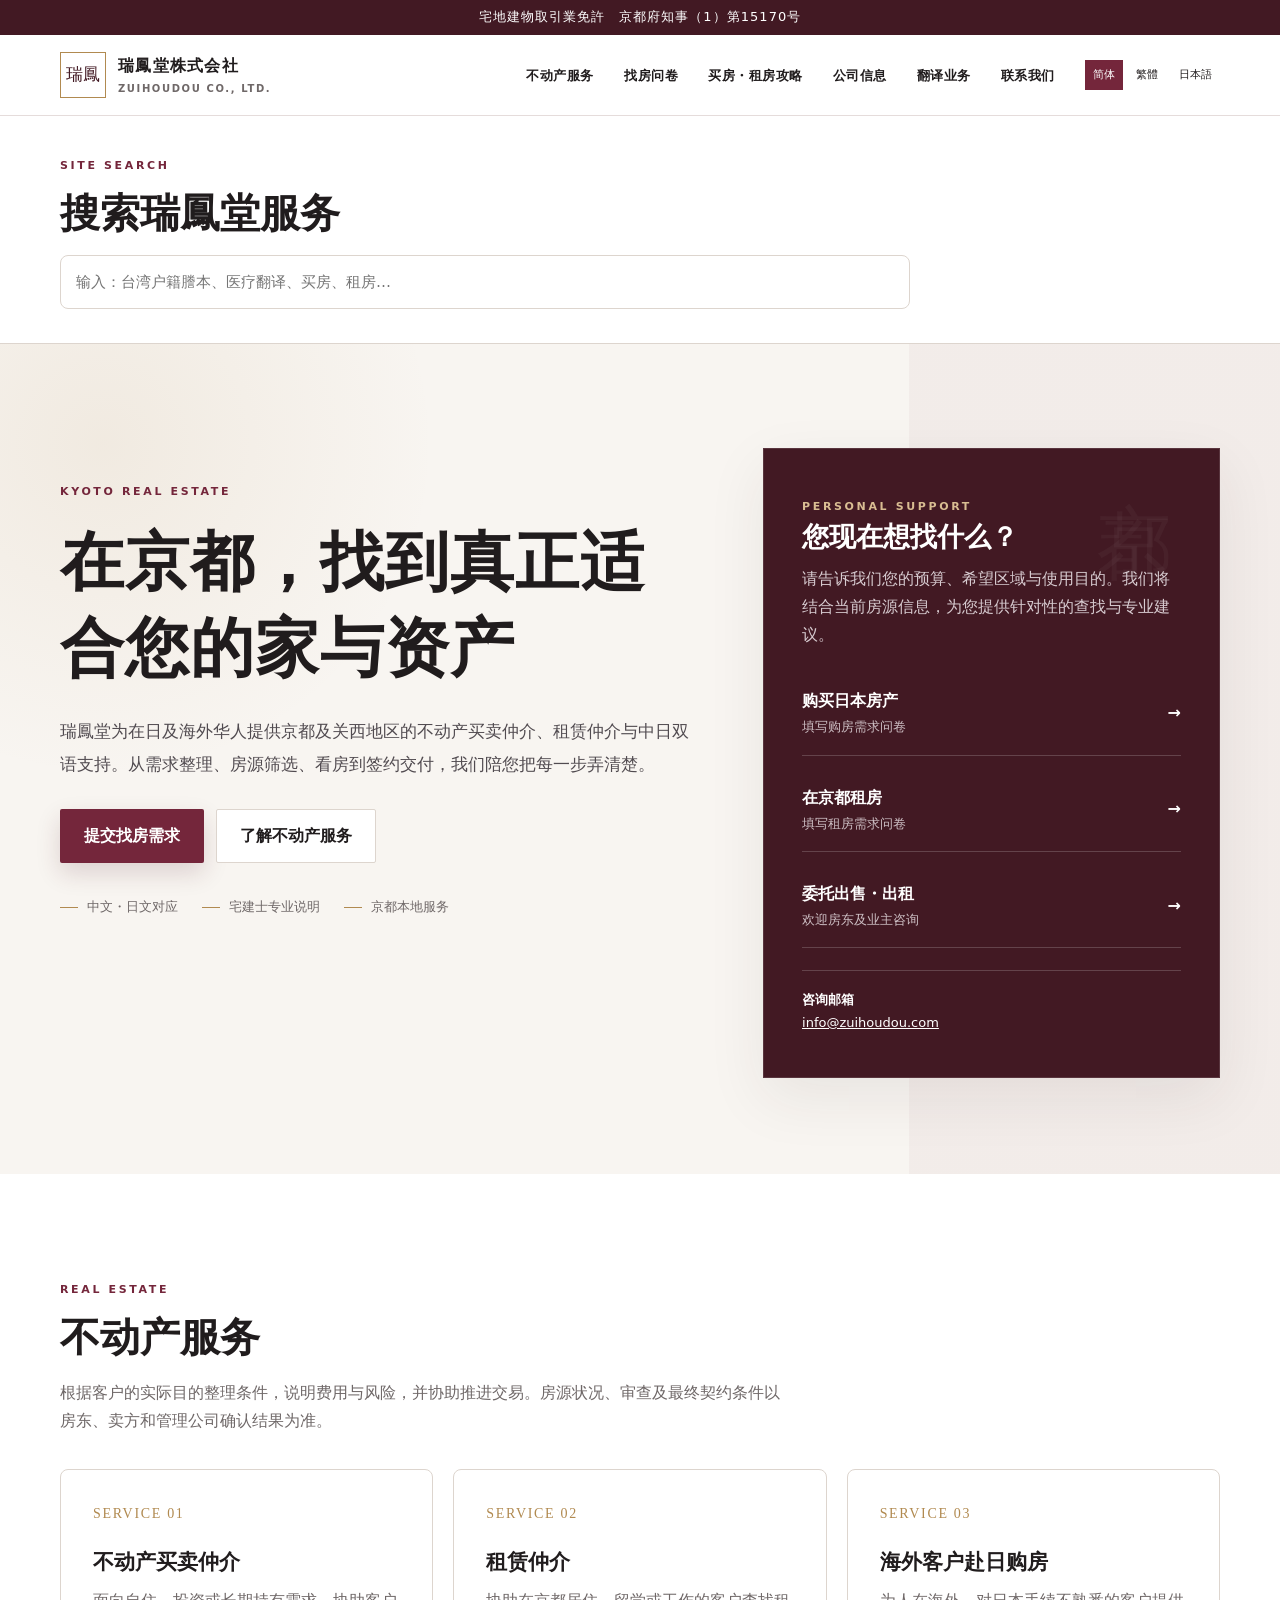
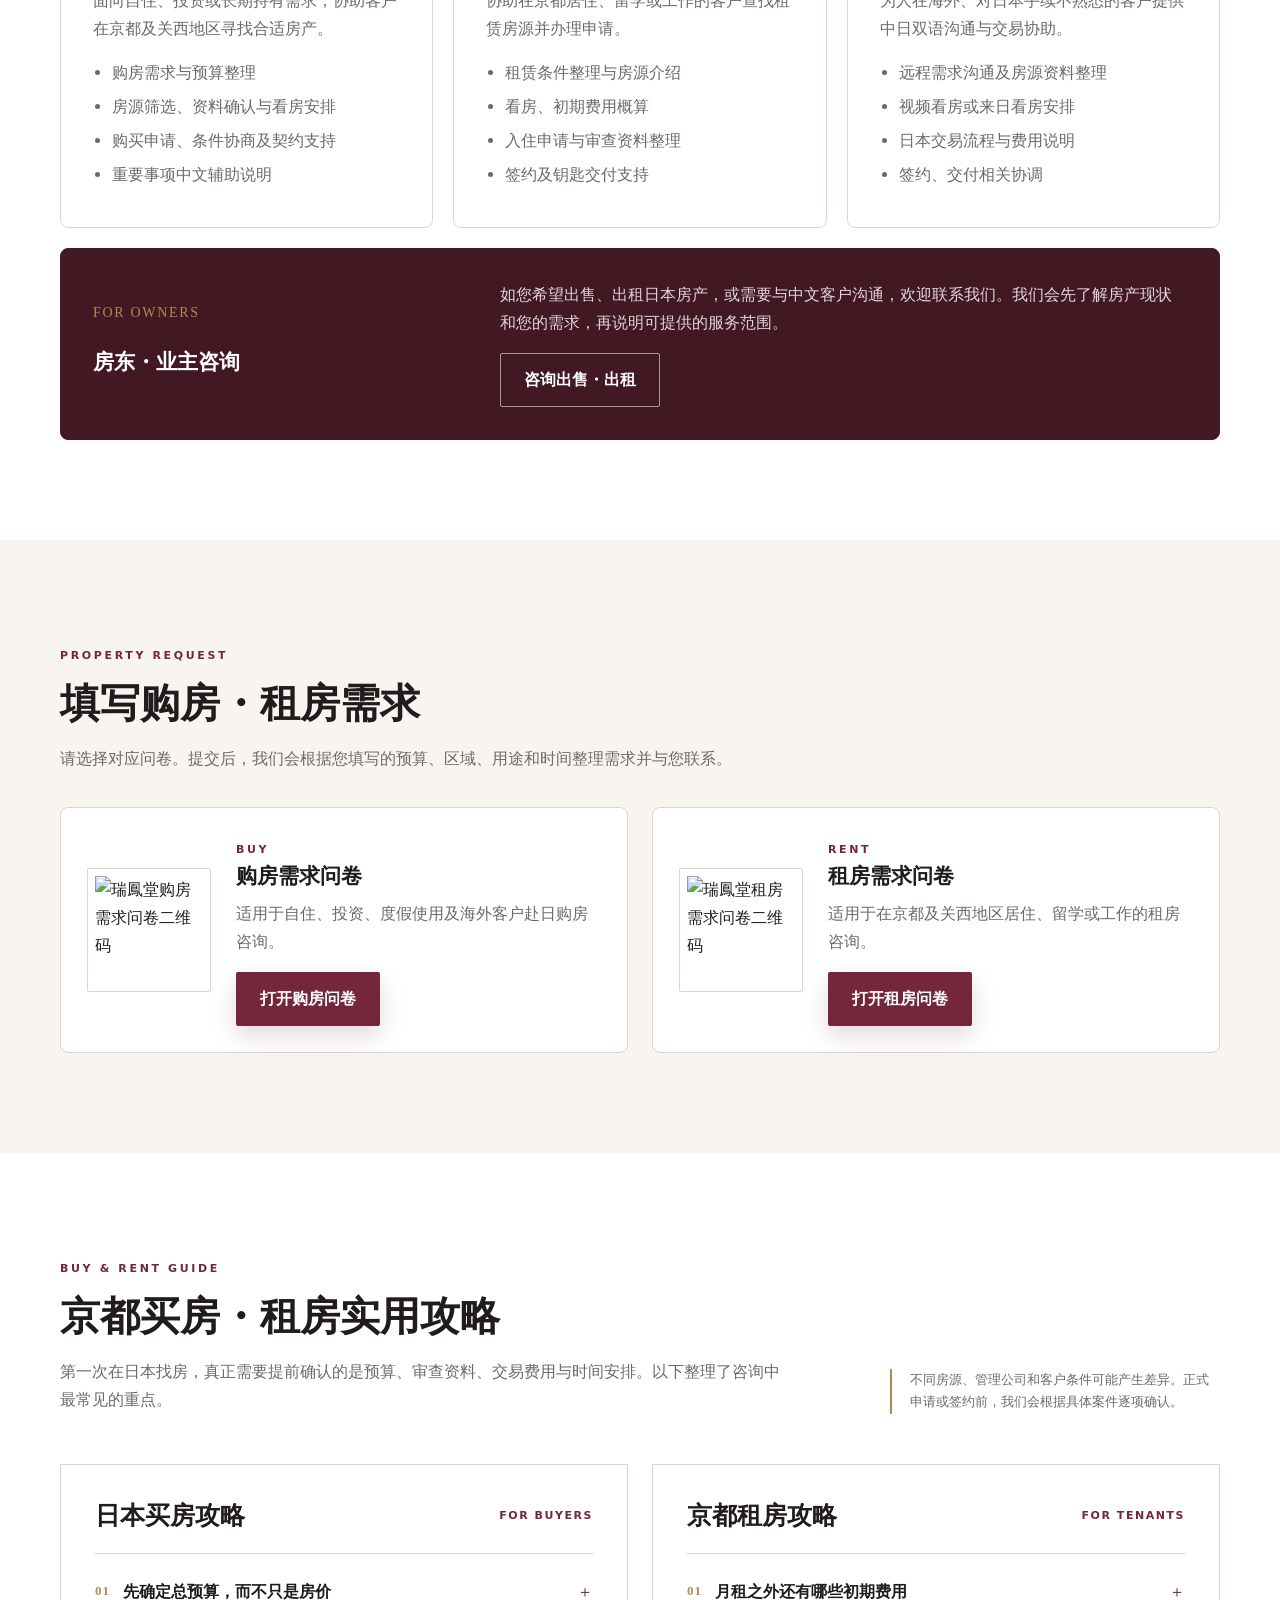
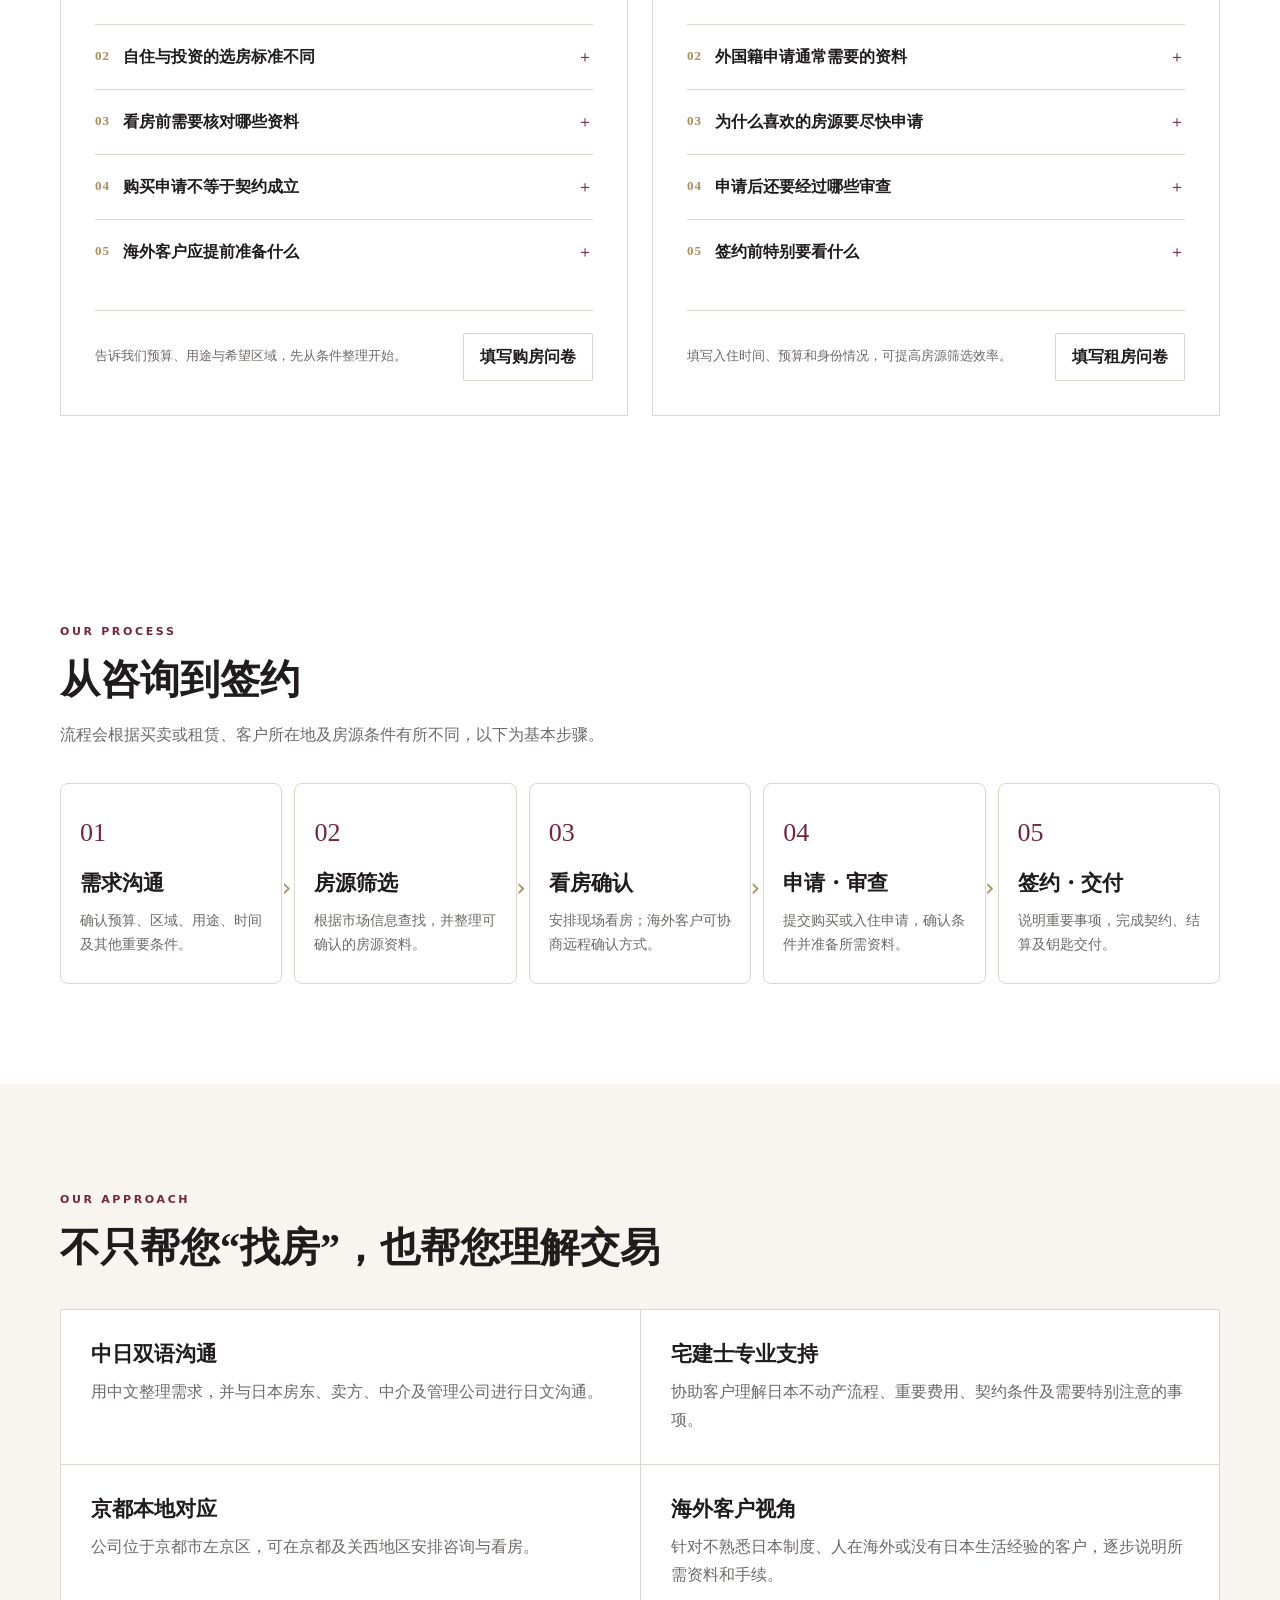
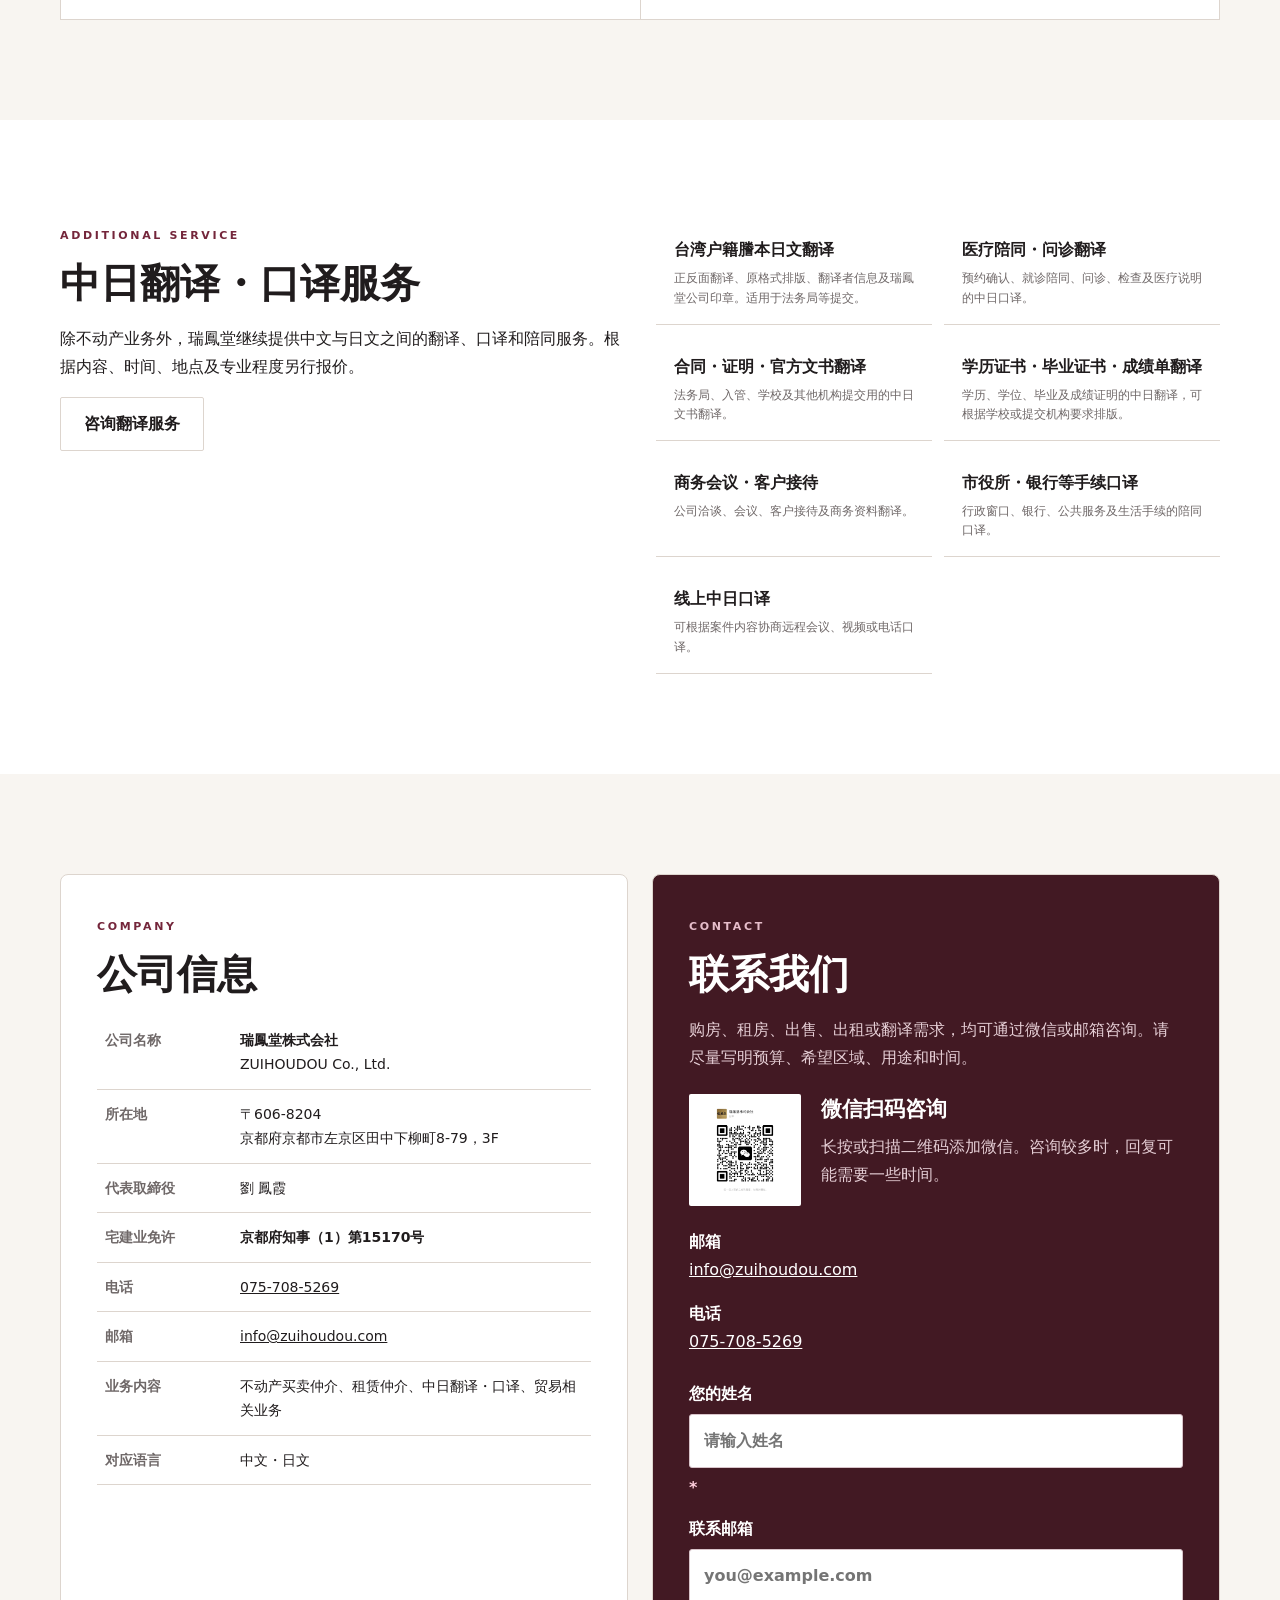
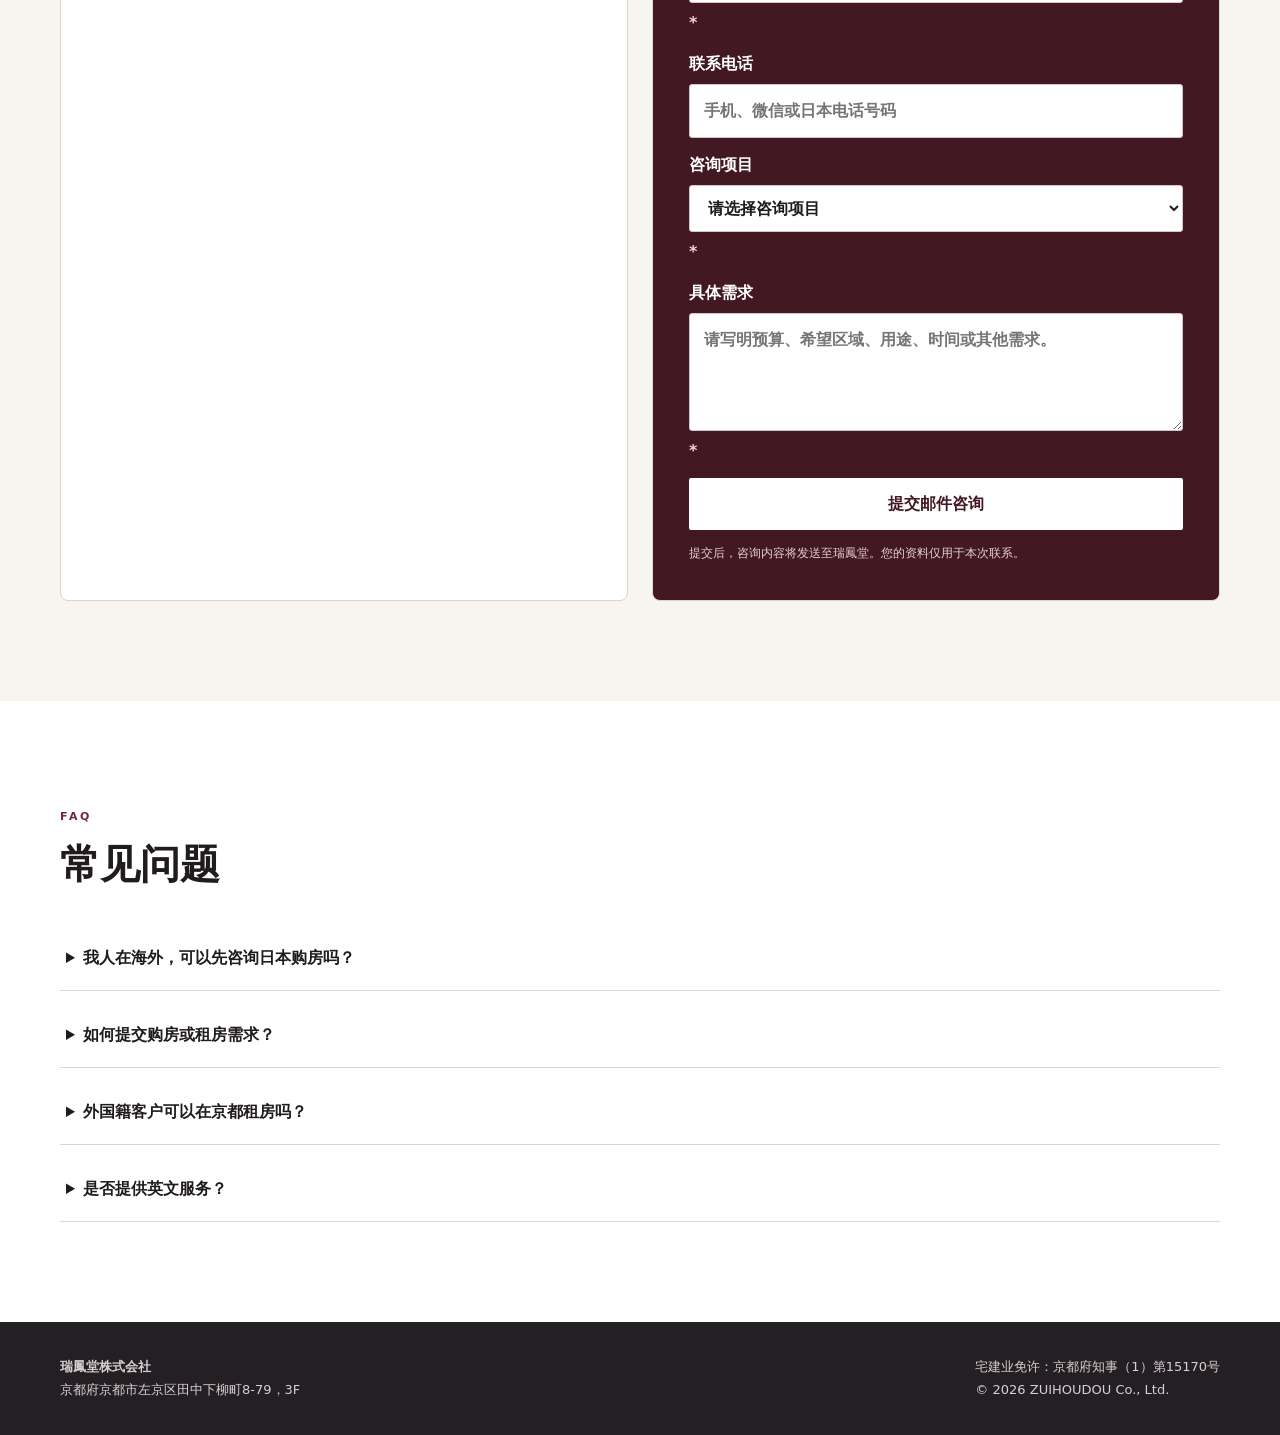
==== commit 4982a8c5: "Update index.html" ====
--- a/index.html
+++ b/index.html
@@ -12,7 +12,7 @@
 
   <title>京都不动产买卖・租赁仲介｜中文对应｜瑞鳳堂株式会社</title>
   <meta name="description" content="瑞鳳堂株式会社是京都府正式宅建业者，提供京都及关西地区不动产买卖仲介、租赁仲介、海外客户赴日购房与中文支持。宅建业免许：京都府知事（1）第15170号。">
-  <meta name="keywords" content="京都不动产,京都买房,京都租房,日本买房,海外人士日本买房,京都中文房产中介,京都房地产,瑞鳳堂株式会社,京都宅建业者,京都翻译">
+  <meta name="keywords" content="京都不动产,京都买房,京都租房,日本买房,海外人士日本买房,京都中文房产中介,瑞鳳堂株式会社,台湾户籍謄本翻译,医疗翻译,学历证书翻译,毕业证书翻译,成绩单翻译,京都中日翻译">
 
   <meta property="og:type" content="website">
   <meta property="og:title" content="京都不动产买卖・租赁仲介｜瑞鳳堂株式会社">
@@ -144,6 +144,7 @@
     .lang a{text-decoration:none;font-size:11px;padding:5px 8px;border-bottom:1px solid transparent}
     .lang .active{background:transparent;border-color:var(--brand);color:var(--brand)}
     .lang .active{background:var(--brand);border-color:var(--brand);color:#fff}
+    .mobile-lang{display:none}
     .menu{
       display:none;margin-left:auto;border:1px solid var(--line);background:#fff;
       border-radius:10px;padding:9px 12px;min-height:44px;font-weight:700;
@@ -241,7 +242,11 @@
     .strength p{color:var(--muted);margin:0}
     .translation{display:grid;grid-template-columns:1fr 1fr;gap:32px;align-items:start}
     .translation-list{display:grid;grid-template-columns:1fr 1fr;gap:12px}
-    .translation-list div{padding:16px 18px;background:#fff;border-bottom:1px solid var(--line);font-weight:700}
+    .translation-list div{padding:16px 18px;background:#fff;border-bottom:1px solid var(--line)}
+    .translation-list b{display:block;margin-bottom:5px}.translation-list span{display:block;color:var(--muted);font-size:12px;line-height:1.6}
+    .site-search{padding:34px 0;background:#fff;border-bottom:1px solid var(--line)}
+    .search-box{display:flex;gap:10px;align-items:center;max-width:850px}.search-box input{flex:1;border:1px solid var(--line);border-radius:8px;padding:13px 15px;font:inherit;font-size:15px}.search-box input:focus{outline:2px solid #d9b75d;border-color:var(--brand)}
+    .search-results{display:none;grid-template-columns:repeat(2,1fr);gap:10px;margin-top:14px;max-width:950px}.search-results.has-query{display:grid}.search-results a{display:block;text-decoration:none;border:1px solid var(--line);border-radius:8px;padding:13px 15px;background:#faf9f5}.search-results a:hover{border-color:var(--brand);transform:translateY(-1px)}.search-results b{display:block}.search-results span{display:block;margin-top:4px;color:var(--muted);font-size:12px}.search-empty{display:none;color:var(--muted);margin:12px 0 0}.search-empty.show{display:block}
 
     .info-grid{display:grid;grid-template-columns:1fr 1fr;gap:24px}
     .panel{background:#fff;border:1px solid var(--line);border-radius:var(--radius);padding:36px}
@@ -289,6 +294,9 @@
       body.menu-open nav{display:block;position:absolute;top:68px;left:0;right:0;background:#fff;border-bottom:1px solid var(--line);padding:12px 18px}
       body.menu-open nav ul{display:flex;flex-direction:column;align-items:stretch;gap:0}
       body.menu-open nav a{display:block;padding:12px}
+      body.menu-open nav .mobile-lang{display:flex;gap:8px;padding:12px;border-top:1px solid var(--line);margin-top:6px}
+      body.menu-open nav .mobile-lang a{flex:1;padding:9px 6px;text-align:center;border:1px solid var(--line);border-radius:6px;background:#fff;color:var(--text)}
+      body.menu-open nav .mobile-lang a.active{background:var(--brand);border-color:var(--brand);color:#fff}
       .hero{padding:58px 0}
       .hero-copy{padding:0}
       section{padding:66px 0}
@@ -309,6 +317,7 @@
       .request-card{grid-template-columns:96px 1fr;text-align:left;padding:18px;gap:18px}
       .request-card img{width:96px;height:96px}
       .flow,.translation-list{grid-template-columns:1fr}
+      .search-box{display:block}.search-box input{width:100%}.search-results{grid-template-columns:1fr}
       .qr-wrap{grid-template-columns:1fr}
       .qr-wrap img{width:112px;height:112px}
       .actions .btn{width:100%}
@@ -332,7 +341,9 @@
           <li><a href="#requests">找房问卷</a></li>
           <li><a href="#guides">买房・租房攻略</a></li>
           <li><a href="#company">公司信息</a></li>
+          <li><a href="#translation">翻译业务</a></li>
           <li><a href="#contact">联系我们</a></li>
+          <li class="mobile-lang" aria-label="手机版语言切换"><a class="active" href="index.html">简体</a><a href="tw.html">繁體</a><a href="jp.html">日本語</a></li>
         </ul>
       </nav>
       <div class="lang" aria-label="语言切换">
@@ -342,6 +353,18 @@
       </div>
     </div>
   </header>
+
+  <section class="site-search" id="site-search">
+    <div class="container"><span class="eyebrow">SITE SEARCH</span><h2>搜索瑞鳳堂服务</h2><div class="search-box"><input id="site-search-input" type="search" placeholder="输入：台湾户籍謄本、医疗翻译、买房、租房…" autocomplete="off"></div><div class="search-results" id="site-search-results">
+      <a href="#translation" data-search="台湾 户籍謄本 户籍誊本 日文翻译 法务局 证明书"><b>台湾户籍謄本日文翻译</b><span>法务局等提交用的日文翻译、排版及公司印章。</span></a>
+      <a href="#translation" data-search="医疗翻译 医疗口译 医疗 医院 看病 问诊 陪同 口译 翻译"><b>医疗陪同・问诊翻译</b><span>医院就诊、检查、说明和手续的中日口译支持。</span></a>
+      <a href="#translation" data-search="合同 证明 户籍 文书 法律 入管 学校 翻译"><b>合同・证明・文书翻译</b><span>法务局、入管、学校及商务手续等中日文书翻译。</span></a>
+      <a href="#translation" data-search="学历 学历证书 毕业证 毕业证书 学位证 成绩单 成绩证明 学校 入管 翻译"><b>学历・毕业证书・成绩单翻译</b><span>学校、入管及各类手续提交用的中日文翻译与格式整理。</span></a>
+      <a href="#translation" data-search="商务 会议 线上 通译 口译 客户接待"><b>商务・会议・线上口译</b><span>会议、客户接待及远程沟通的中日口译。</span></a>
+      <a href="#realestate" data-search="不动产 买房 卖房 投资 外国人 海外 京都"><b>不动产买卖仲介</b><span>京都及关西地区的自住、投资、出售与海外客户购房支持。</span></a>
+      <a href="#realestate" data-search="租房 租赁 留学生 外国人 京都 入居"><b>租赁仲介・生活手续支援</b><span>找房、看房、入住申请、审查资料及相关生活手续。</span></a>
+    </div><p class="search-empty" id="site-search-empty">没有找到相关项目。您可以通过邮箱或微信告诉我们具体需求。</p></div>
+  </section>
 
   <main id="home">
     <section class="hero">
@@ -585,10 +608,13 @@
           <a class="btn btn-light" href="#contact">咨询翻译服务</a>
         </div>
         <div class="translation-list">
-          <div>商务会议・客户接待</div>
-          <div>医疗陪同・问诊翻译</div>
-          <div>市役所・银行等手续</div>
-          <div>合同・证明・文书翻译</div>
+          <div><b>台湾户籍謄本日文翻译</b><span>正反面翻译、原格式排版、翻译者信息及瑞鳳堂公司印章。适用于法务局等提交。</span></div>
+          <div><b>医疗陪同・问诊翻译</b><span>预约确认、就诊陪同、问诊、检查及医疗说明的中日口译。</span></div>
+          <div><b>合同・证明・官方文书翻译</b><span>法务局、入管、学校及其他机构提交用的中日文书翻译。</span></div>
+          <div><b>学历证书・毕业证书・成绩单翻译</b><span>学历、学位、毕业及成绩证明的中日翻译，可根据学校或提交机构要求排版。</span></div>
+          <div><b>商务会议・客户接待</b><span>公司洽谈、会议、客户接待及商务资料翻译。</span></div>
+          <div><b>市役所・银行等手续口译</b><span>行政窗口、银行、公共服务及生活手续的陪同口译。</span></div>
+          <div><b>线上中日口译</b><span>可根据案件内容协商远程会议、视频或电话口译。</span></div>
         </div>
       </div>
     </section>
@@ -684,6 +710,8 @@
   </footer>
 
   <script>
+    const searchInput=document.getElementById('site-search-input'),searchResults=document.getElementById('site-search-results'),searchEmpty=document.getElementById('site-search-empty');
+    if(searchInput&&searchResults){const items=[...searchResults.querySelectorAll('[data-search]')];const runSearch=()=>{const q=searchInput.value.trim().toLowerCase(),terms=q.split(/\s+/).filter(Boolean);let shown=0;items.forEach(item=>{const hay=(item.dataset.search+' '+item.textContent).toLowerCase(),ok=!!q&&terms.every(t=>hay.includes(t));item.hidden=!ok;if(ok)shown++});searchResults.classList.toggle('has-query',!!q);searchEmpty?.classList.toggle('show',!!q&&!shown)};searchInput.addEventListener('input',runSearch);searchInput.addEventListener('keydown',e=>{if(e.key==='Enter'){const first=items.find(x=>!x.hidden);if(first){e.preventDefault();first.click()}}});}
     const menuButton = document.getElementById('menu-toggle');
     if(menuButton){
       menuButton.addEventListener('click',()=>{
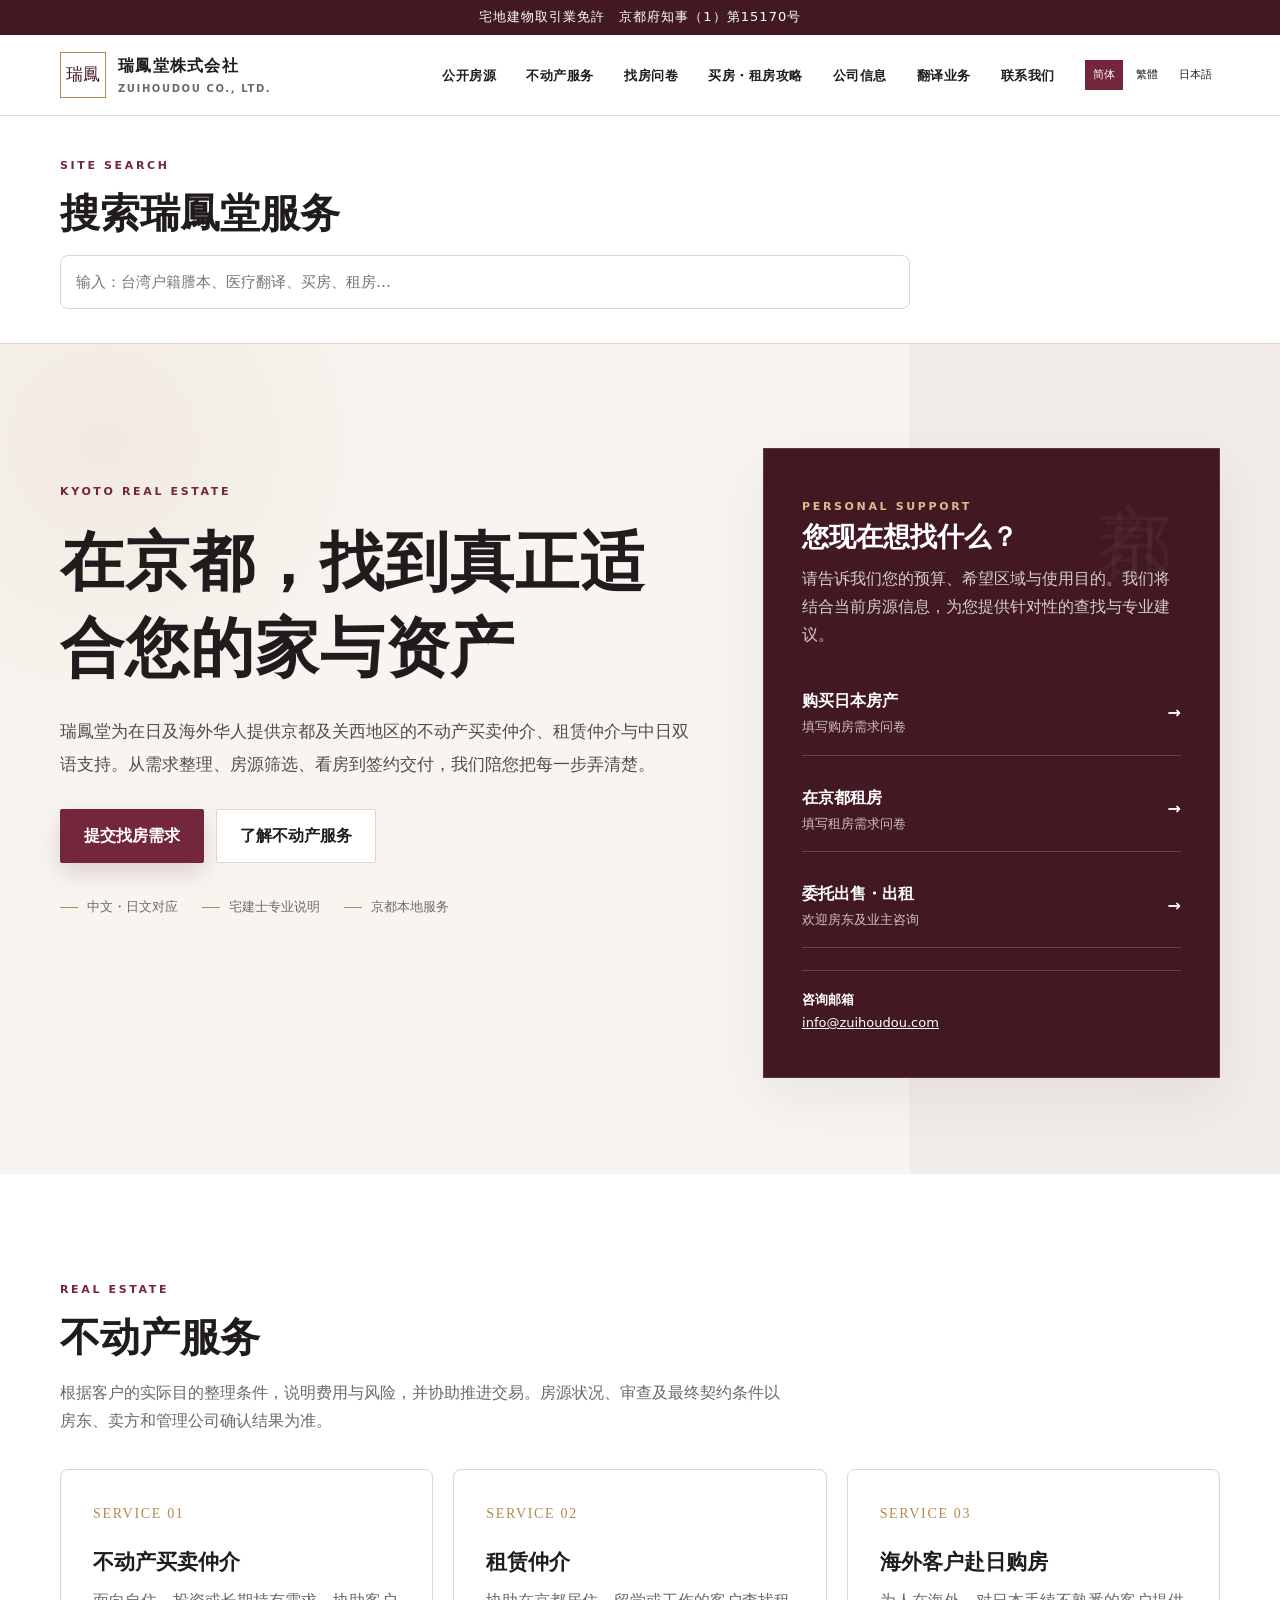
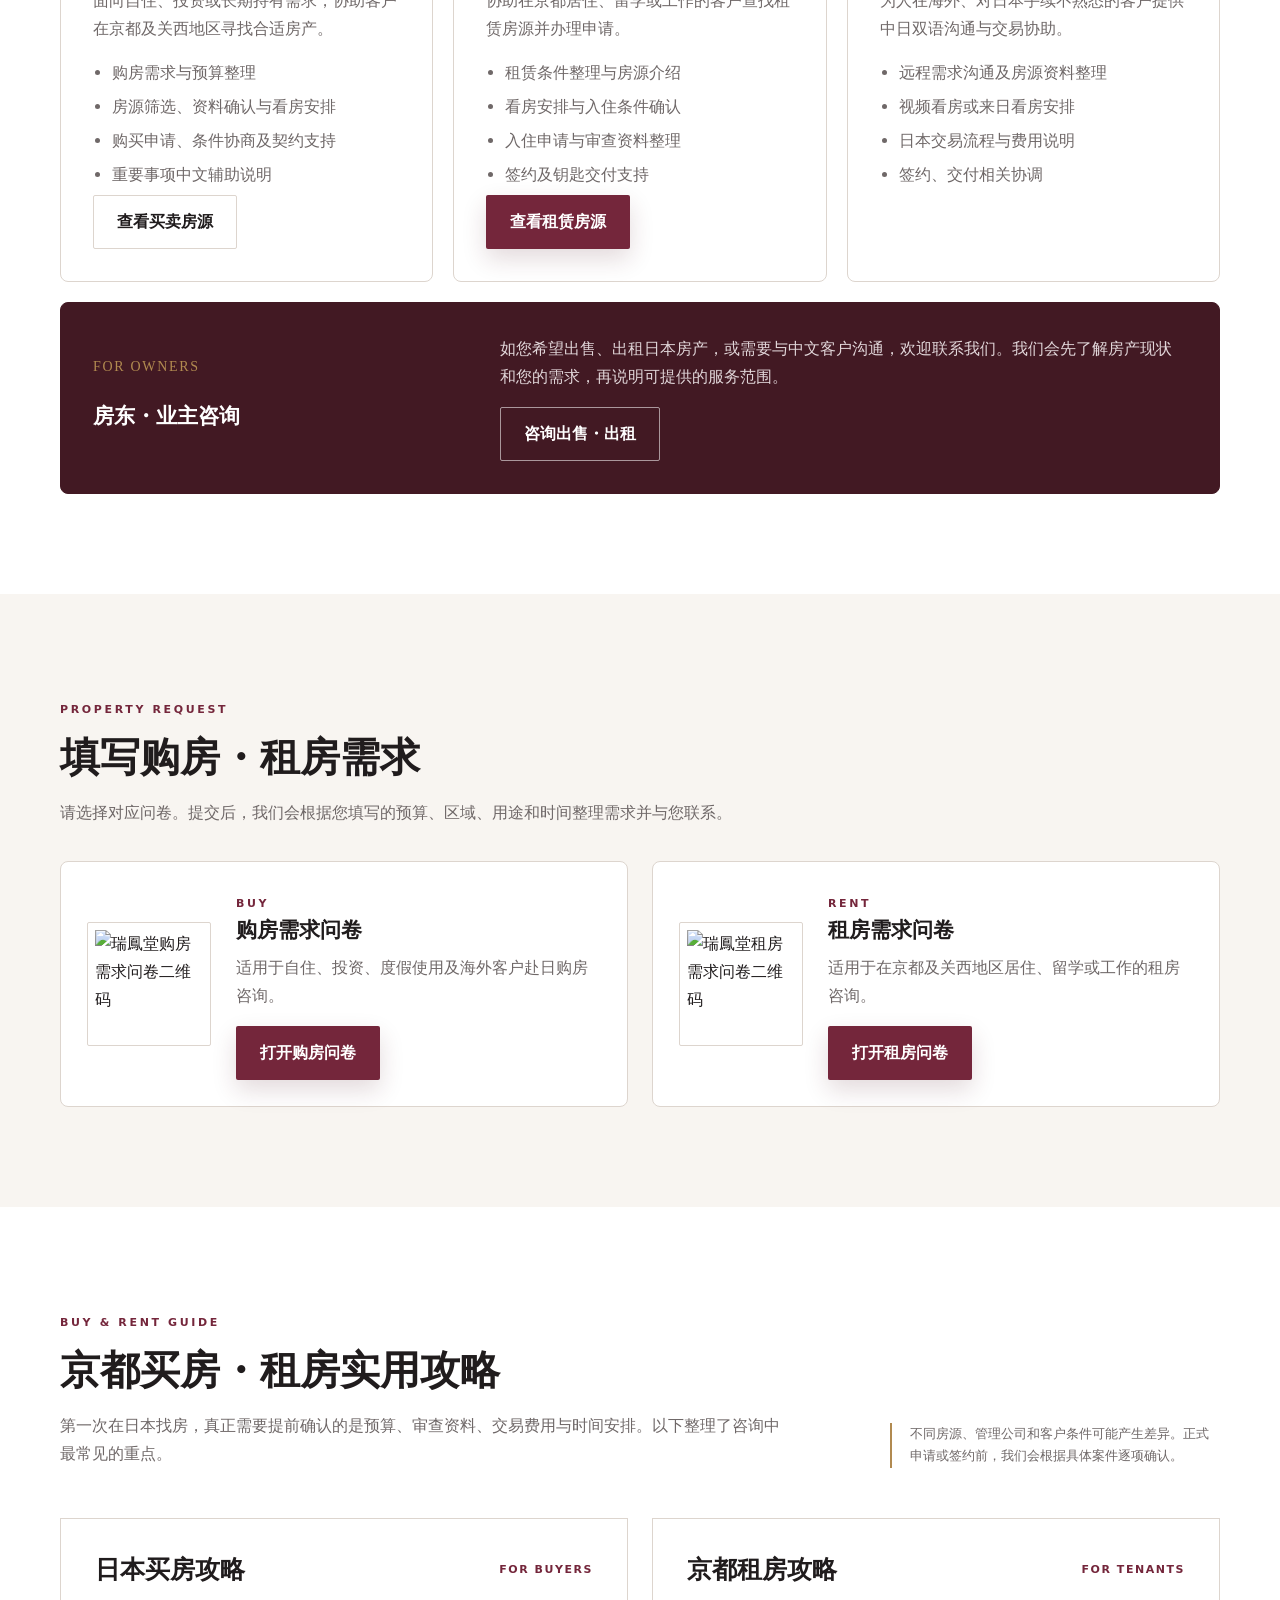
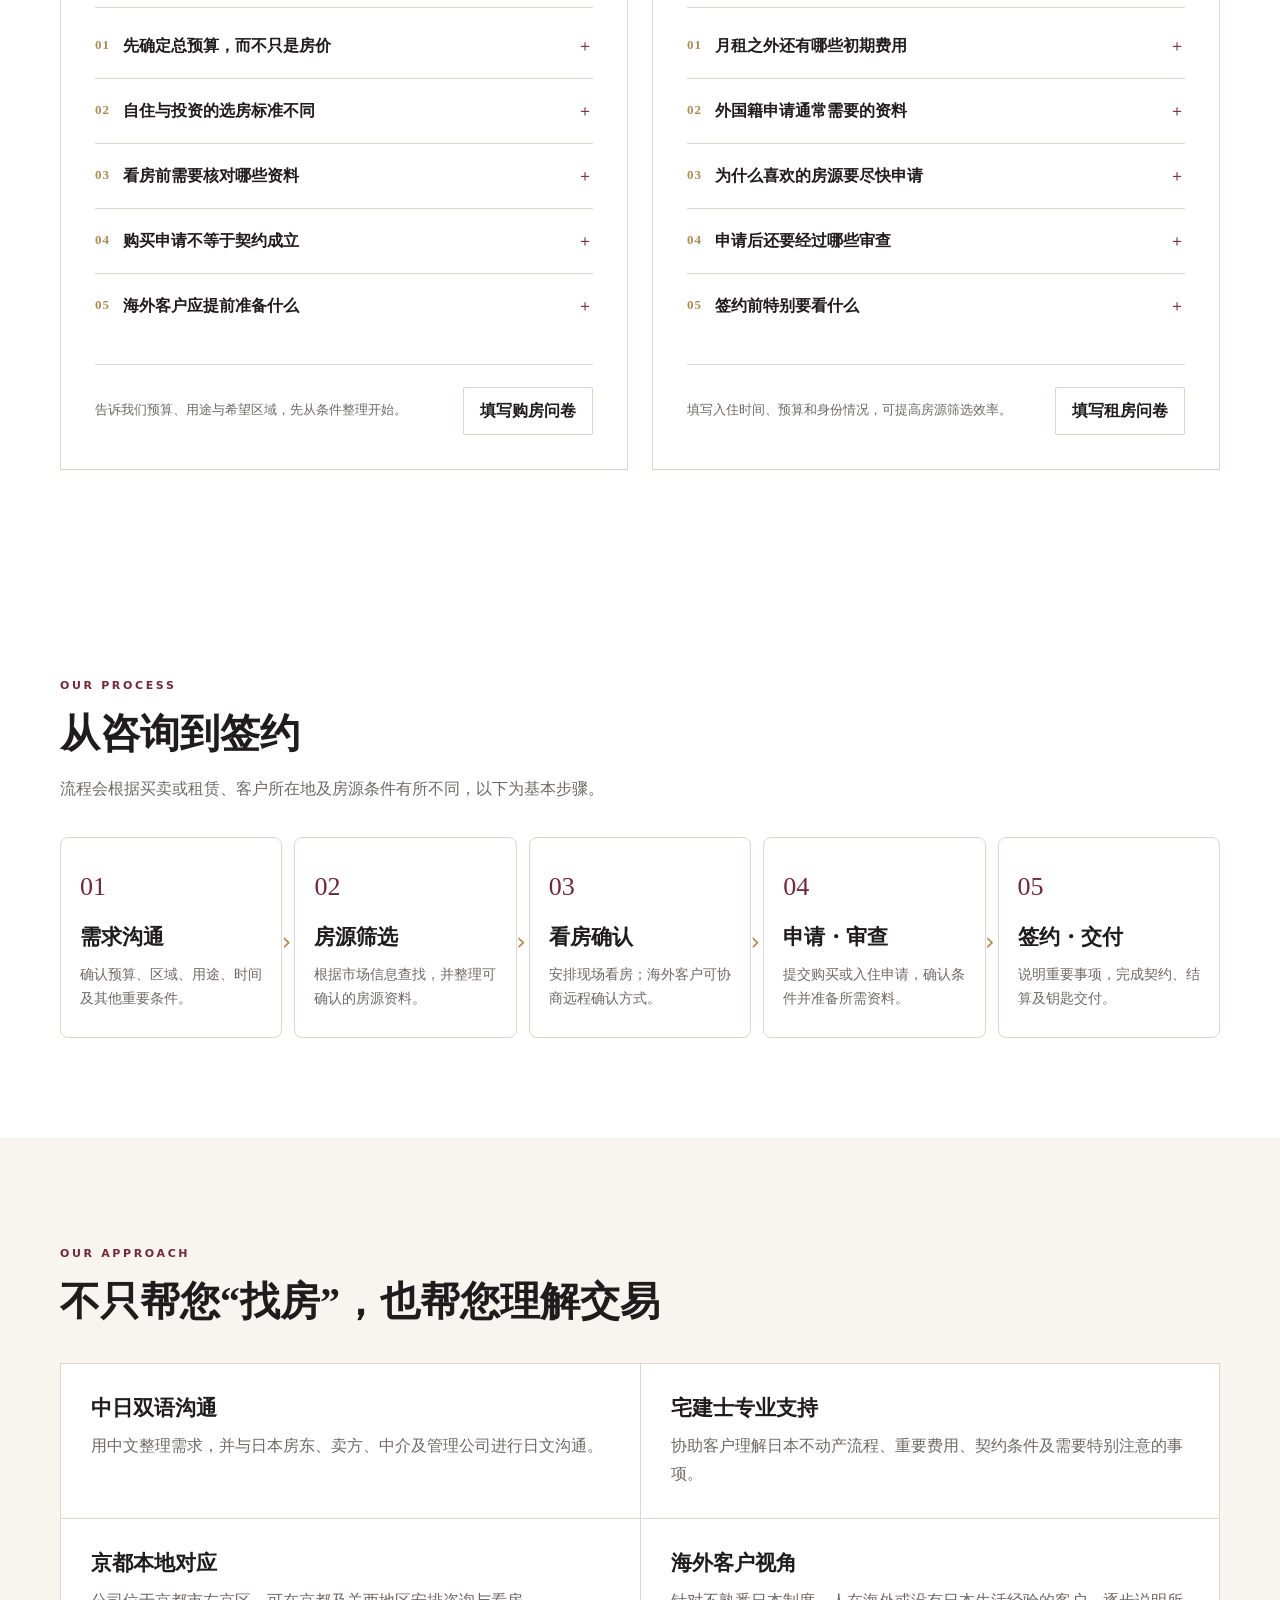
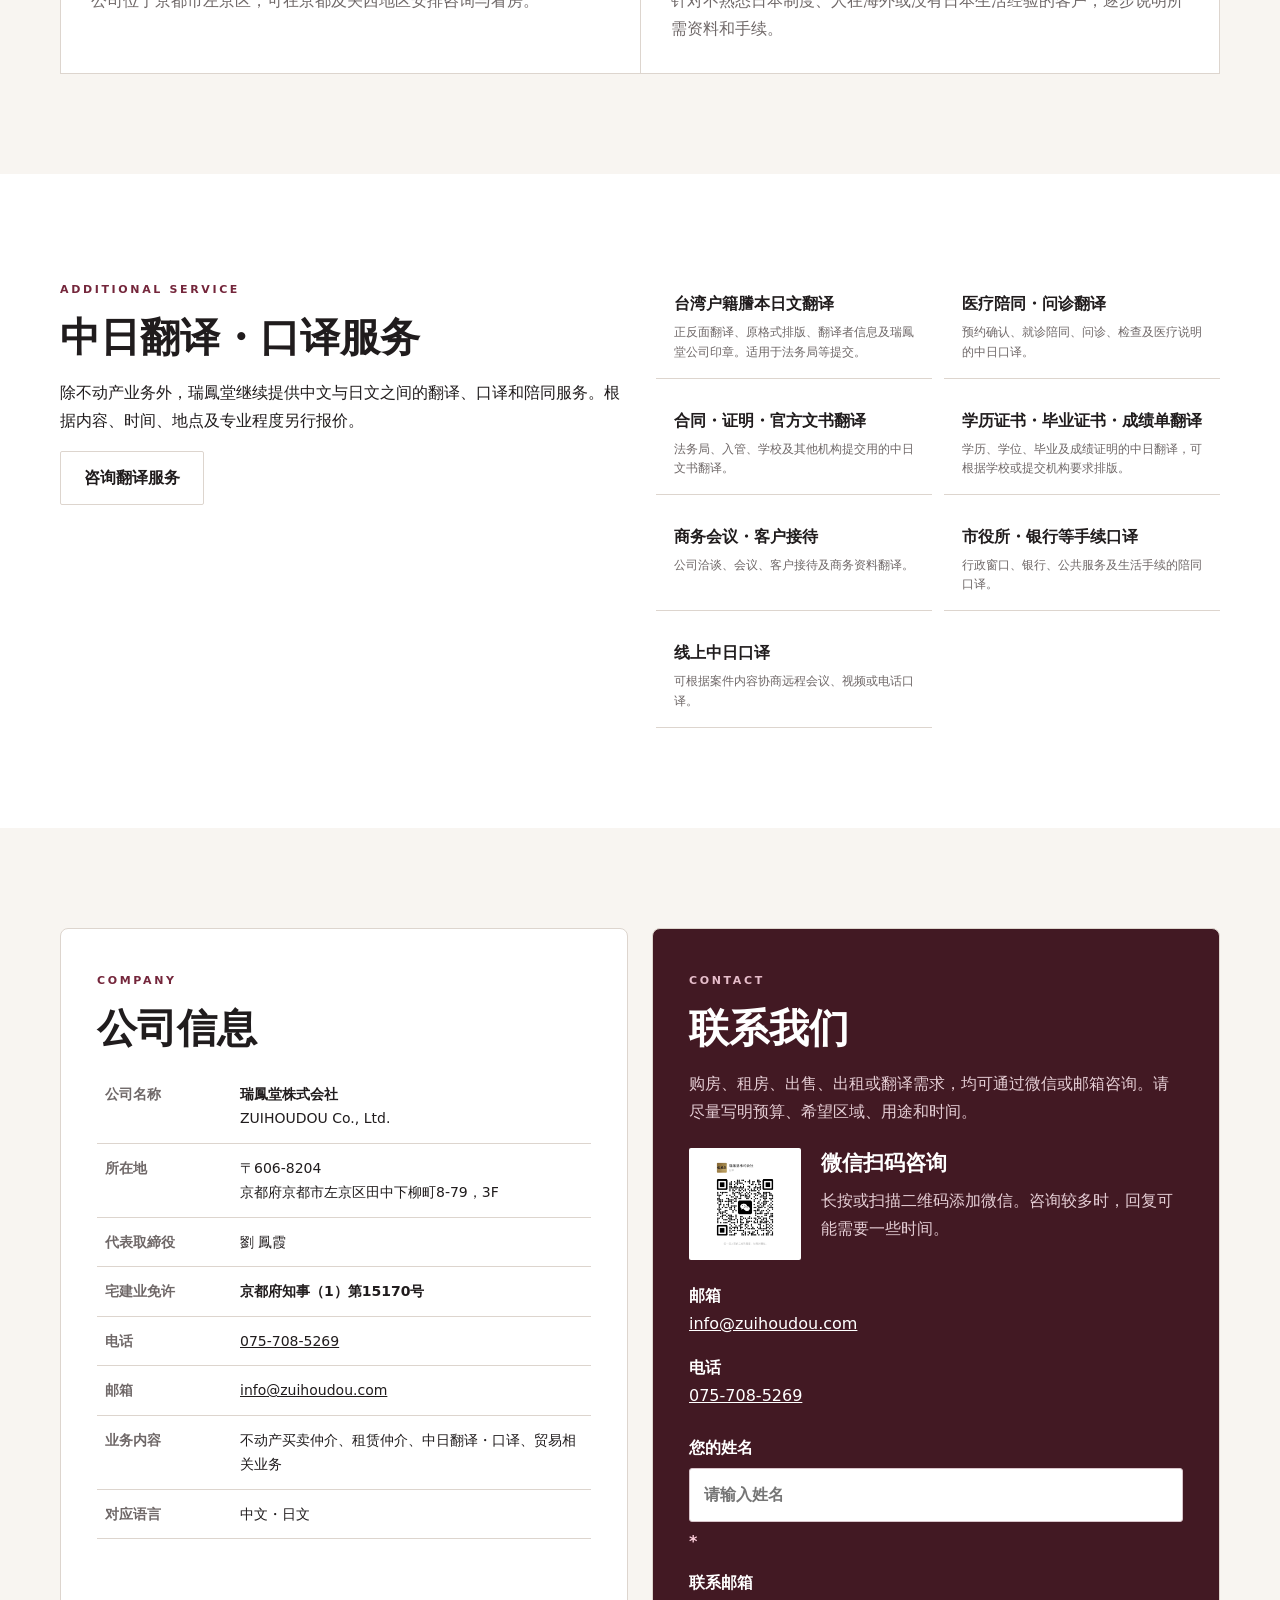
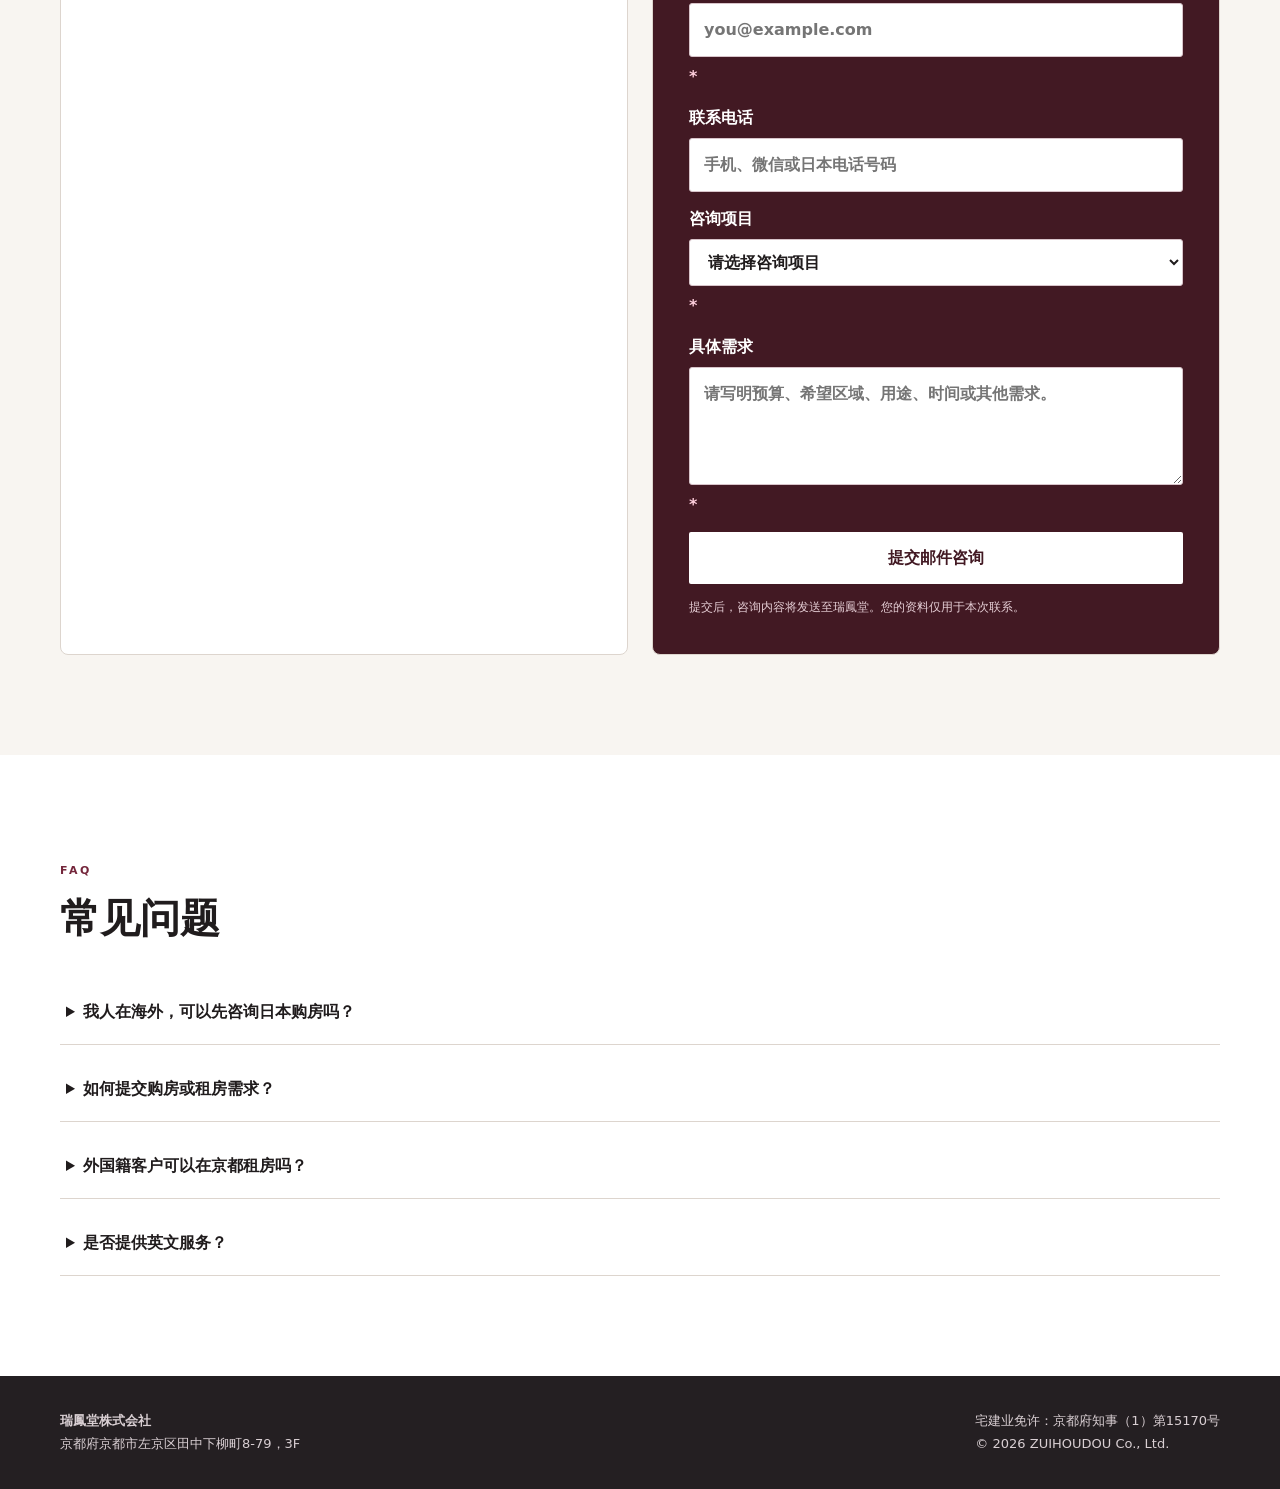
==== commit 70370a4b: "增加房源展示和管理后台" ====
--- a/index.html
+++ b/index.html
@@ -246,7 +246,7 @@
     .translation-list b{display:block;margin-bottom:5px}.translation-list span{display:block;color:var(--muted);font-size:12px;line-height:1.6}
     .site-search{padding:34px 0;background:#fff;border-bottom:1px solid var(--line)}
     .search-box{display:flex;gap:10px;align-items:center;max-width:850px}.search-box input{flex:1;border:1px solid var(--line);border-radius:8px;padding:13px 15px;font:inherit;font-size:15px}.search-box input:focus{outline:2px solid #d9b75d;border-color:var(--brand)}
-    .search-results{display:none;grid-template-columns:repeat(2,1fr);gap:10px;margin-top:14px;max-width:950px}.search-results.has-query{display:grid}.search-results a{display:block;text-decoration:none;border:1px solid var(--line);border-radius:8px;padding:13px 15px;background:#faf9f5}.search-results a:hover{border-color:var(--brand);transform:translateY(-1px)}.search-results b{display:block}.search-results span{display:block;margin-top:4px;color:var(--muted);font-size:12px}.search-empty{display:none;color:var(--muted);margin:12px 0 0}.search-empty.show{display:block}
+    .search-results{display:none;grid-template-columns:repeat(2,1fr);gap:10px;margin-top:14px;max-width:950px}.search-results.has-query{display:grid}.search-results a{display:block;text-decoration:none;border:1px solid var(--line);border-radius:8px;padding:13px 15px;background:#faf9f5}.search-results a[hidden]{display:none!important}.search-results a:hover{border-color:var(--brand);transform:translateY(-1px)}.search-results b{display:block}.search-results span{display:block;margin-top:4px;color:var(--muted);font-size:12px}.search-empty{display:none;color:var(--muted);margin:12px 0 0}.search-empty.show{display:block}
 
     .info-grid{display:grid;grid-template-columns:1fr 1fr;gap:24px}
     .panel{background:#fff;border:1px solid var(--line);border-radius:var(--radius);padding:36px}
@@ -337,6 +337,7 @@
       <button class="menu" id="menu-toggle" type="button" aria-expanded="false" aria-controls="main-nav">☰ 菜单</button>
       <nav id="main-nav" aria-label="主菜单">
         <ul>
+          <li><a href="properties.html?type=rent&amp;lang=zh-cn">公开房源</a></li>
           <li><a href="#realestate">不动产服务</a></li>
           <li><a href="#requests">找房问卷</a></li>
           <li><a href="#guides">买房・租房攻略</a></li>
@@ -356,7 +357,7 @@
 
   <section class="site-search" id="site-search">
     <div class="container"><span class="eyebrow">SITE SEARCH</span><h2>搜索瑞鳳堂服务</h2><div class="search-box"><input id="site-search-input" type="search" placeholder="输入：台湾户籍謄本、医疗翻译、买房、租房…" autocomplete="off"></div><div class="search-results" id="site-search-results">
-      <a href="#translation" data-search="台湾 户籍謄本 户籍誊本 日文翻译 法务局 证明书"><b>台湾户籍謄本日文翻译</b><span>法务局等提交用的日文翻译、排版及公司印章。</span></a>
+      <a href="#translation" data-search="台湾 台灣 户籍藤本 戶籍藤本 户籍謄本 戶籍謄本 户籍誊本 戸籍謄本 日文翻译 法务局 证明书"><b>台湾户籍謄本日文翻译</b><span>法务局等提交用的日文翻译、排版及公司印章。</span></a>
       <a href="#translation" data-search="医疗翻译 医疗口译 医疗 医院 看病 问诊 陪同 口译 翻译"><b>医疗陪同・问诊翻译</b><span>医院就诊、检查、说明和手续的中日口译支持。</span></a>
       <a href="#translation" data-search="合同 证明 户籍 文书 法律 入管 学校 翻译"><b>合同・证明・文书翻译</b><span>法务局、入管、学校及商务手续等中日文书翻译。</span></a>
       <a href="#translation" data-search="学历 学历证书 毕业证 毕业证书 学位证 成绩单 成绩证明 学校 入管 翻译"><b>学历・毕业证书・成绩单翻译</b><span>学校、入管及各类手续提交用的中日文翻译与格式整理。</span></a>
@@ -419,6 +420,7 @@
               <li>购买申请、条件协商及契约支持</li>
               <li>重要事项中文辅助说明</li>
             </ul>
+            <a class="btn btn-light" href="properties.html?type=sale&amp;lang=zh-cn">查看买卖房源</a>
           </article>
           <article class="service-card">
             <span class="num">SERVICE 02</span>
@@ -426,10 +428,11 @@
             <p class="muted">协助在京都居住、留学或工作的客户查找租赁房源并办理申请。</p>
             <ul>
               <li>租赁条件整理与房源介绍</li>
-              <li>看房、初期费用概算</li>
+              <li>看房安排与入住条件确认</li>
               <li>入住申请与审查资料整理</li>
               <li>签约及钥匙交付支持</li>
             </ul>
+            <a class="btn btn-primary" href="properties.html?type=rent&amp;lang=zh-cn">查看租赁房源</a>
           </article>
           <article class="service-card">
             <span class="num">SERVICE 03</span>
@@ -711,7 +714,7 @@
 
   <script>
     const searchInput=document.getElementById('site-search-input'),searchResults=document.getElementById('site-search-results'),searchEmpty=document.getElementById('site-search-empty');
-    if(searchInput&&searchResults){const items=[...searchResults.querySelectorAll('[data-search]')];const runSearch=()=>{const q=searchInput.value.trim().toLowerCase(),terms=q.split(/\s+/).filter(Boolean);let shown=0;items.forEach(item=>{const hay=(item.dataset.search+' '+item.textContent).toLowerCase(),ok=!!q&&terms.every(t=>hay.includes(t));item.hidden=!ok;if(ok)shown++});searchResults.classList.toggle('has-query',!!q);searchEmpty?.classList.toggle('show',!!q&&!shown)};searchInput.addEventListener('input',runSearch);searchInput.addEventListener('keydown',e=>{if(e.key==='Enter'){const first=items.find(x=>!x.hidden);if(first){e.preventDefault();first.click()}}});}
+    if(searchInput&&searchResults){const items=[...searchResults.querySelectorAll('[data-search]')],normalize=s=>String(s||'').toLowerCase().replace(/[臺台]/g,'台').replace(/[戶戸]/g,'户').replace(/[謄誊藤]/g,'謄').replace(/[・·,，。、\/／_\-]/g,'').replace(/\s+/g,'');const runSearch=()=>{const q=searchInput.value.trim(),terms=q.split(/\s+/).map(normalize).filter(Boolean);let shown=0;items.forEach(item=>{const hay=normalize(item.dataset.search+' '+item.textContent),ok=terms.length>0&&terms.every(t=>hay.includes(t));item.hidden=!ok;if(ok)shown++});searchResults.classList.toggle('has-query',!!q);searchEmpty?.classList.toggle('show',!!q&&!shown)};searchInput.addEventListener('input',runSearch);searchInput.addEventListener('search',runSearch);searchInput.addEventListener('keydown',e=>{if(e.key==='Enter'){const first=items.find(x=>!x.hidden);if(first){e.preventDefault();first.click()}}});}
     const menuButton = document.getElementById('menu-toggle');
     if(menuButton){
       menuButton.addEventListener('click',()=>{
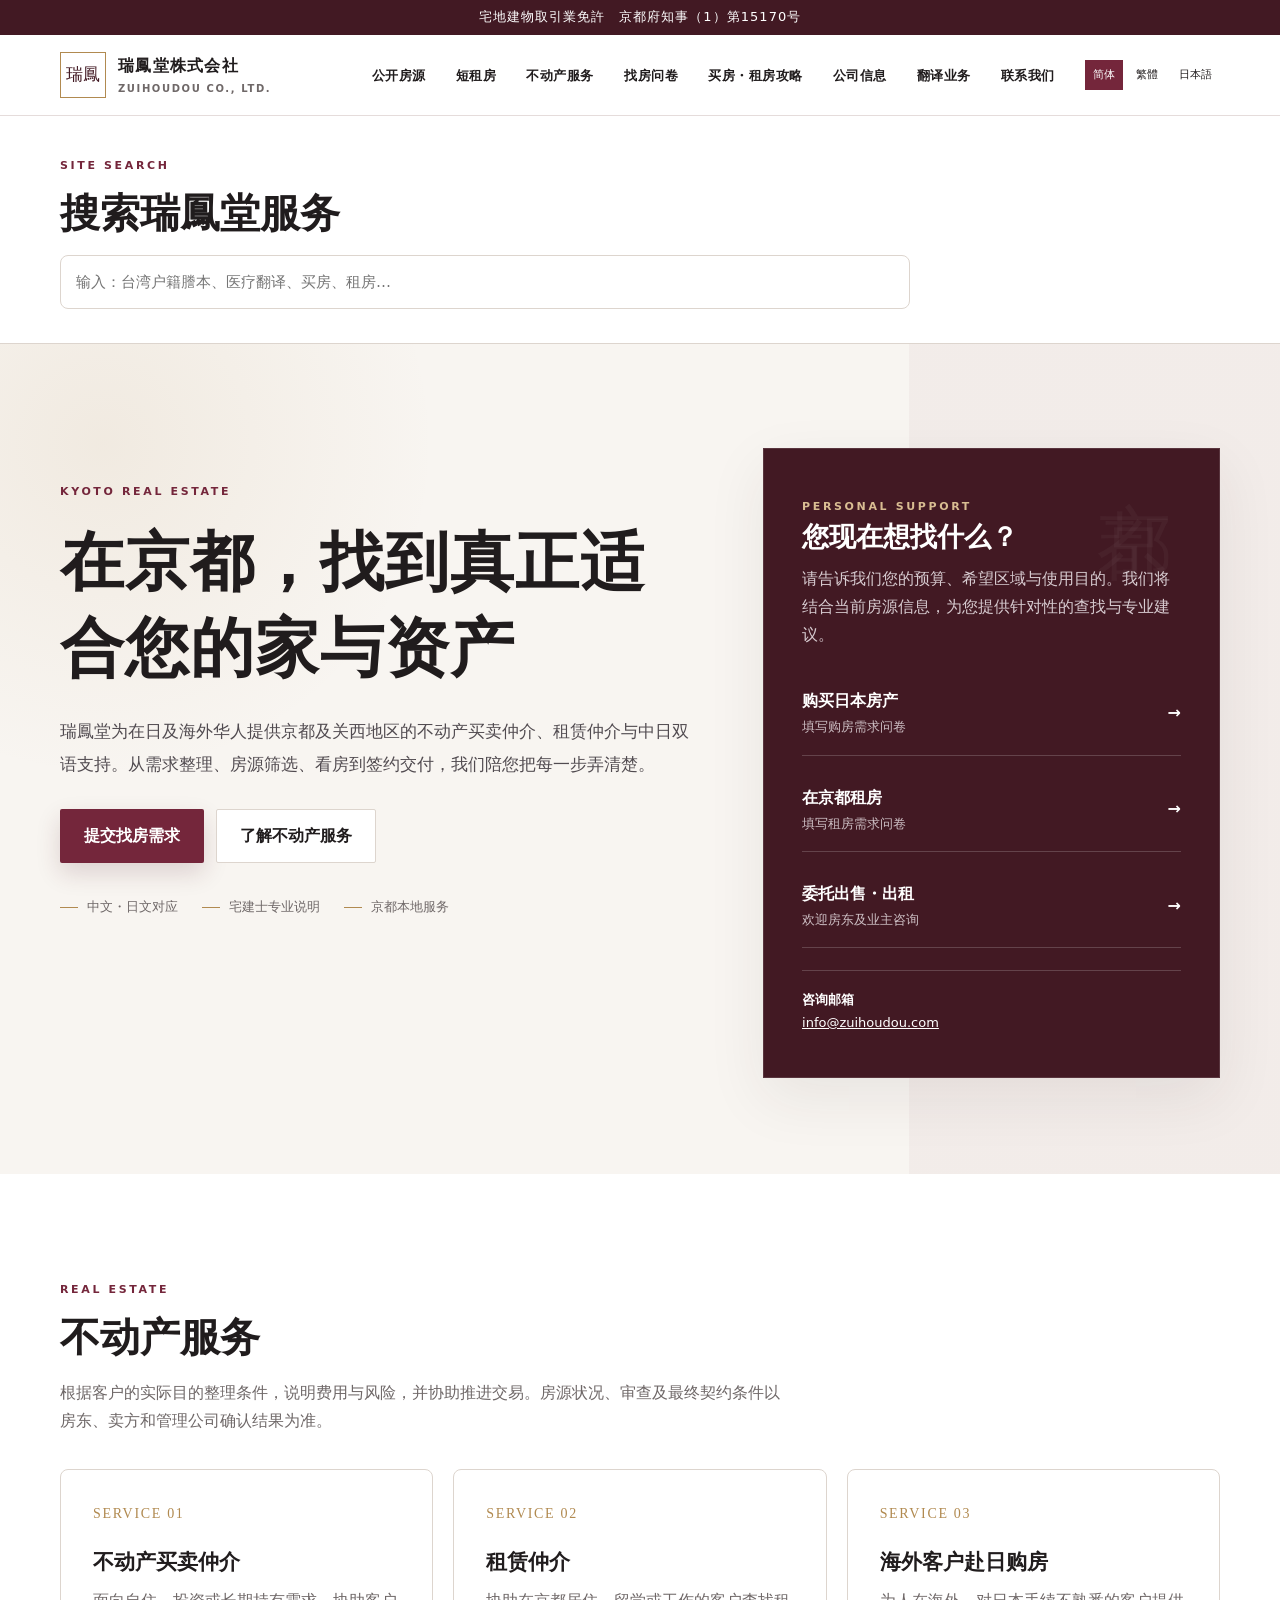
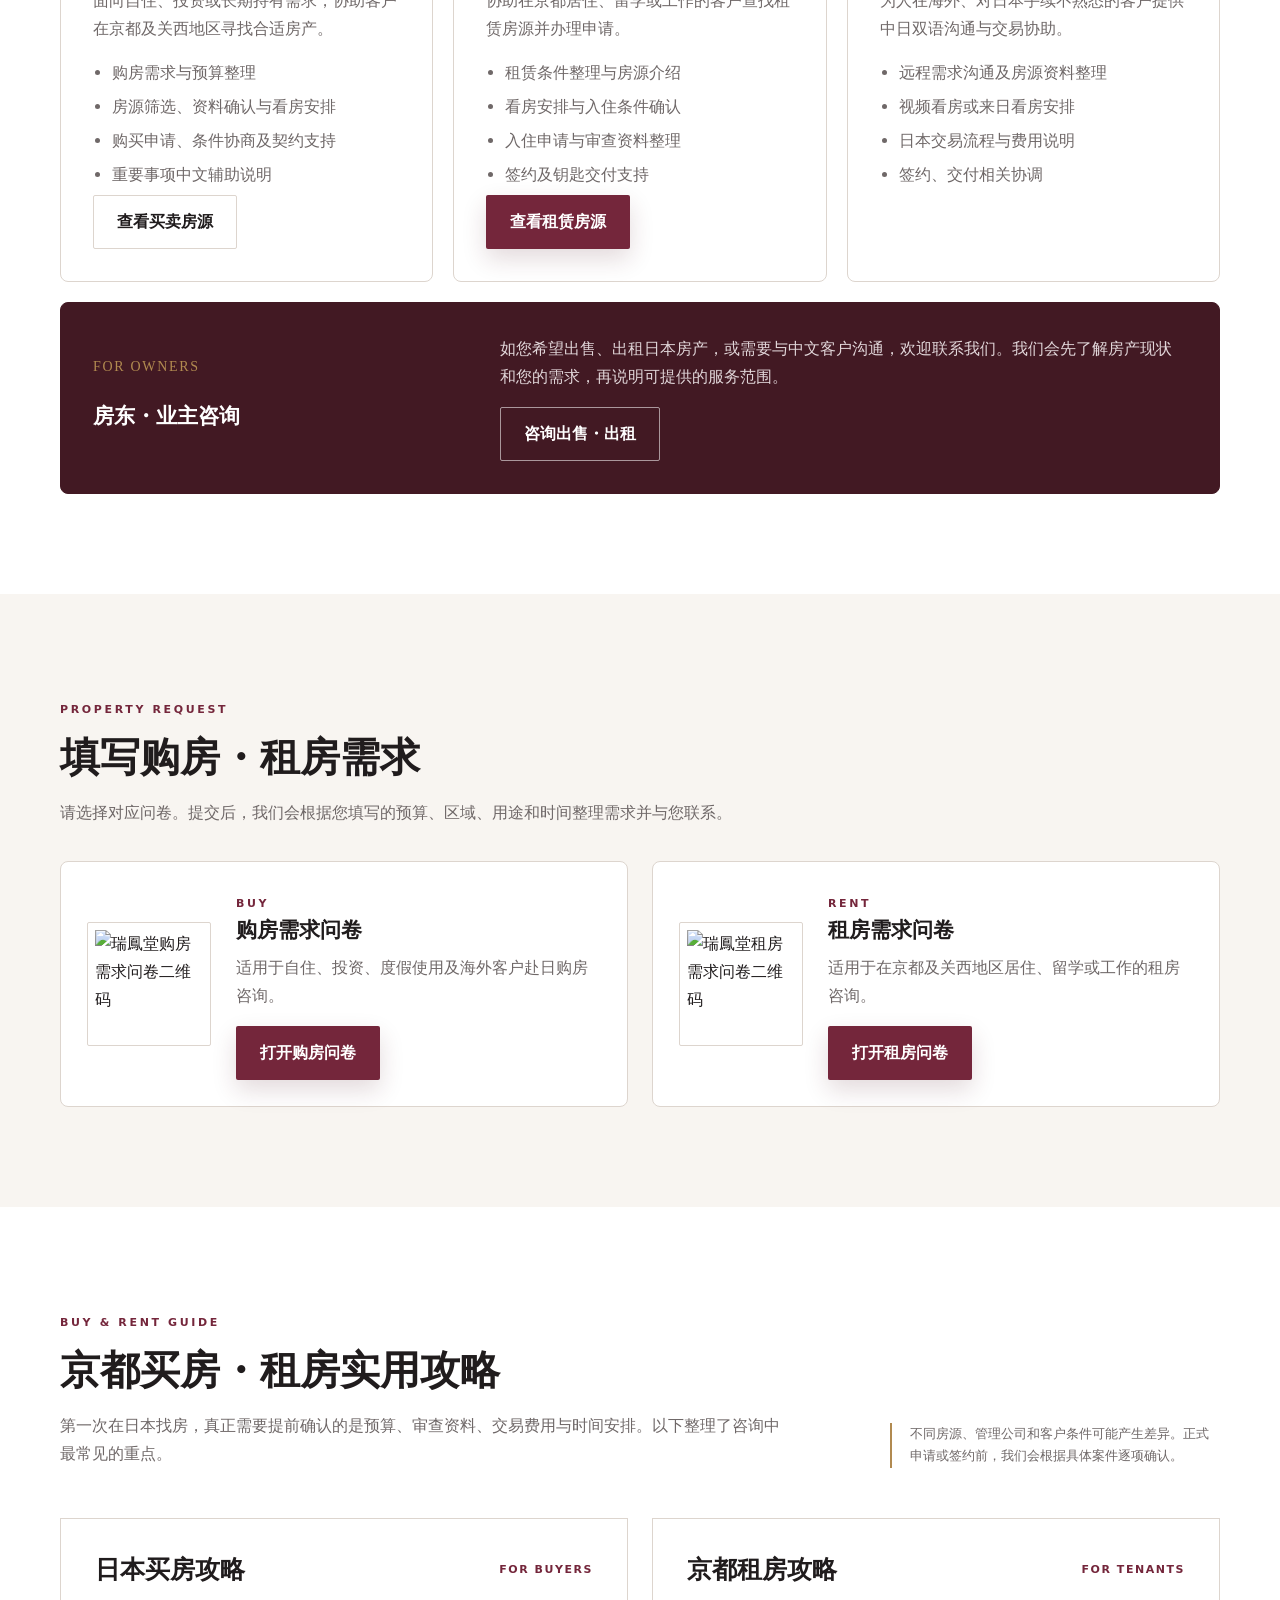
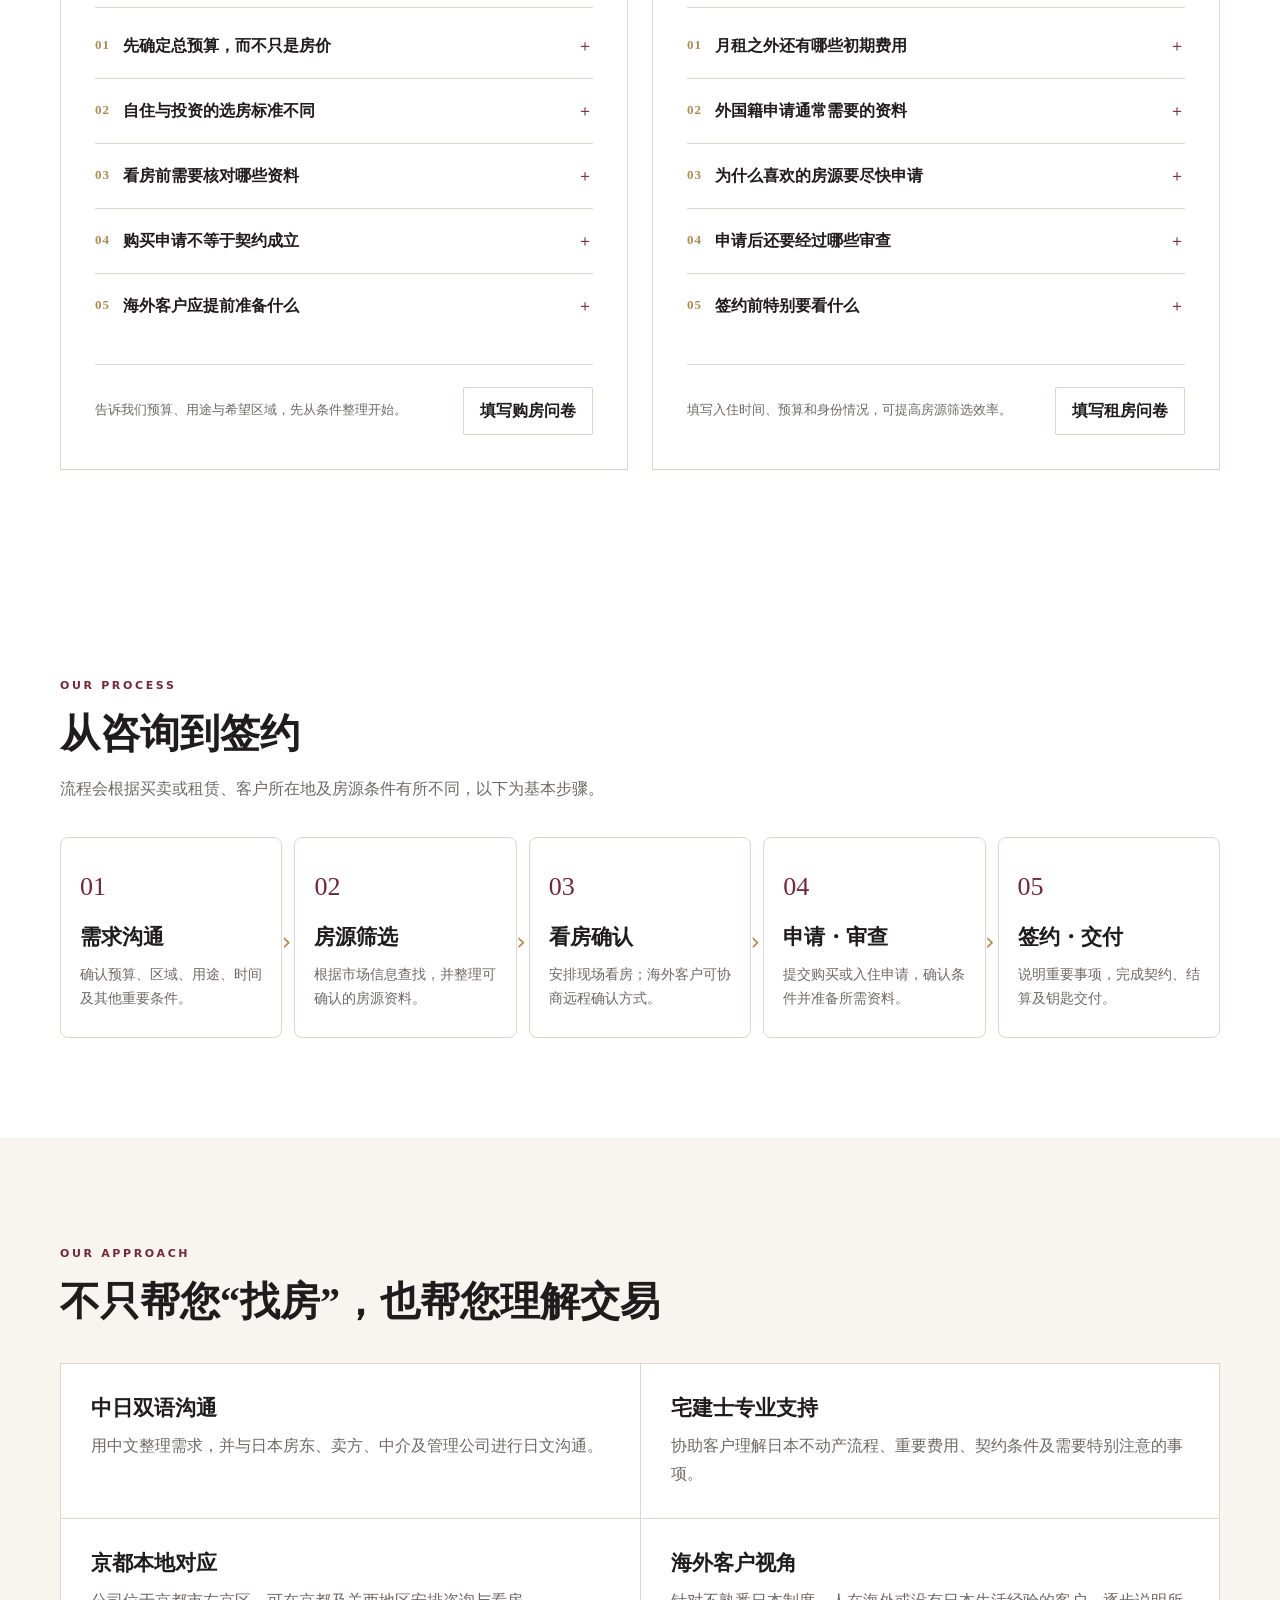
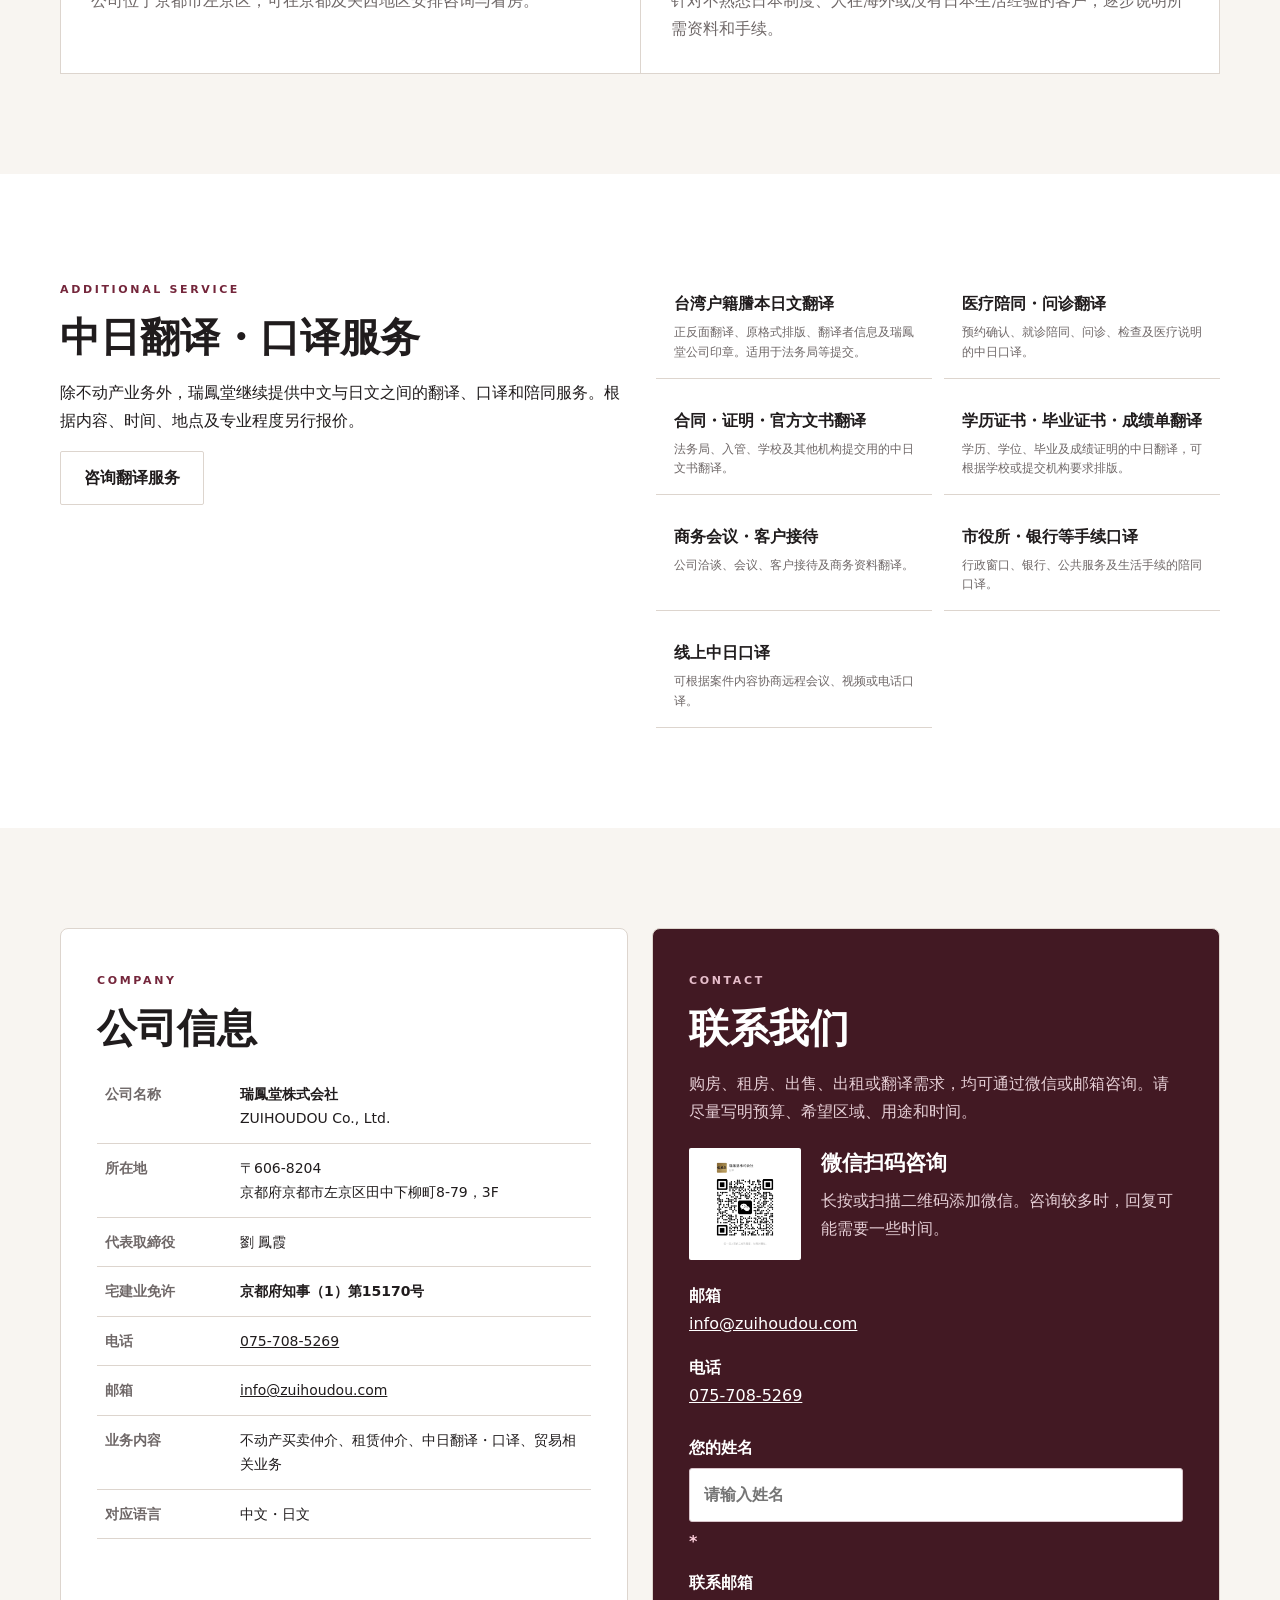
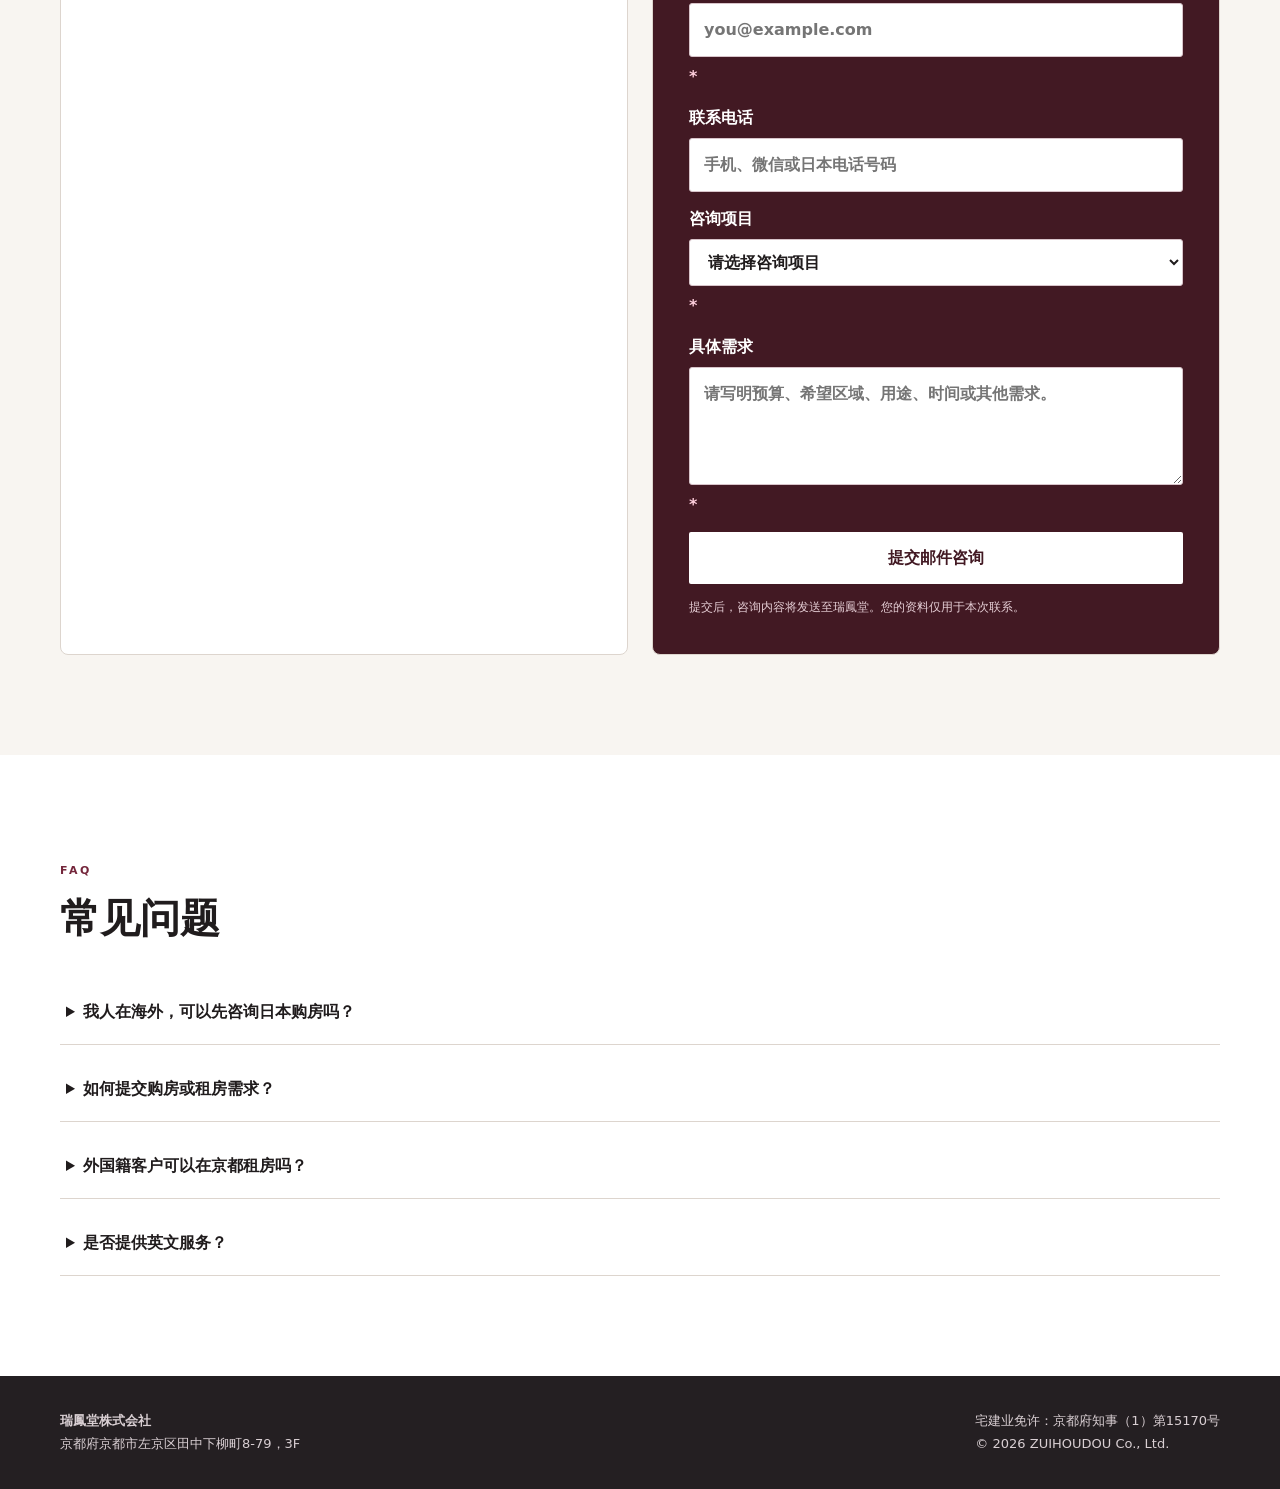
==== commit e1d9ddbf: "增加短租房、照片排序及修复咨询按钮" ====
--- a/index.html
+++ b/index.html
@@ -338,6 +338,7 @@
       <nav id="main-nav" aria-label="主菜单">
         <ul>
           <li><a href="properties.html?type=rent&amp;lang=zh-cn">公开房源</a></li>
+          <li><a href="properties.html?type=short&amp;lang=zh-cn">短租房</a></li>
           <li><a href="#realestate">不动产服务</a></li>
           <li><a href="#requests">找房问卷</a></li>
           <li><a href="#guides">买房・租房攻略</a></li>
